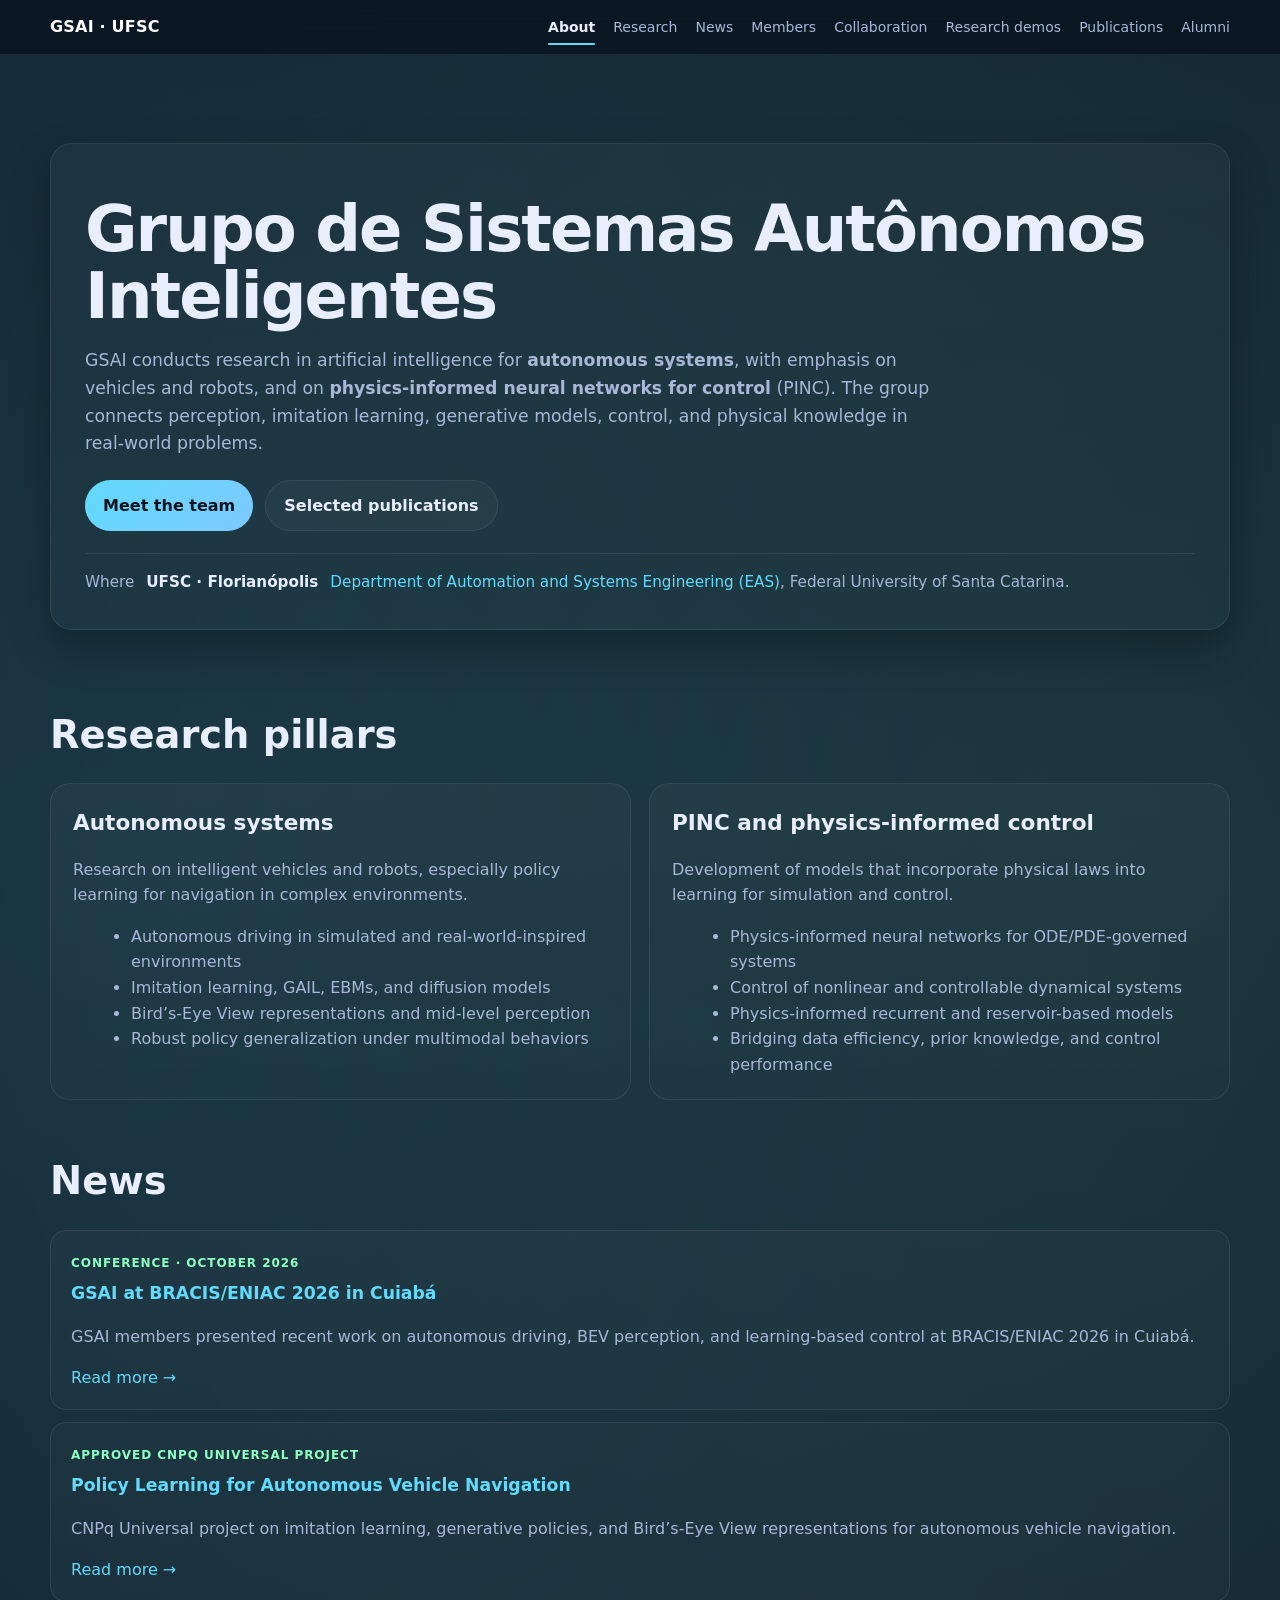
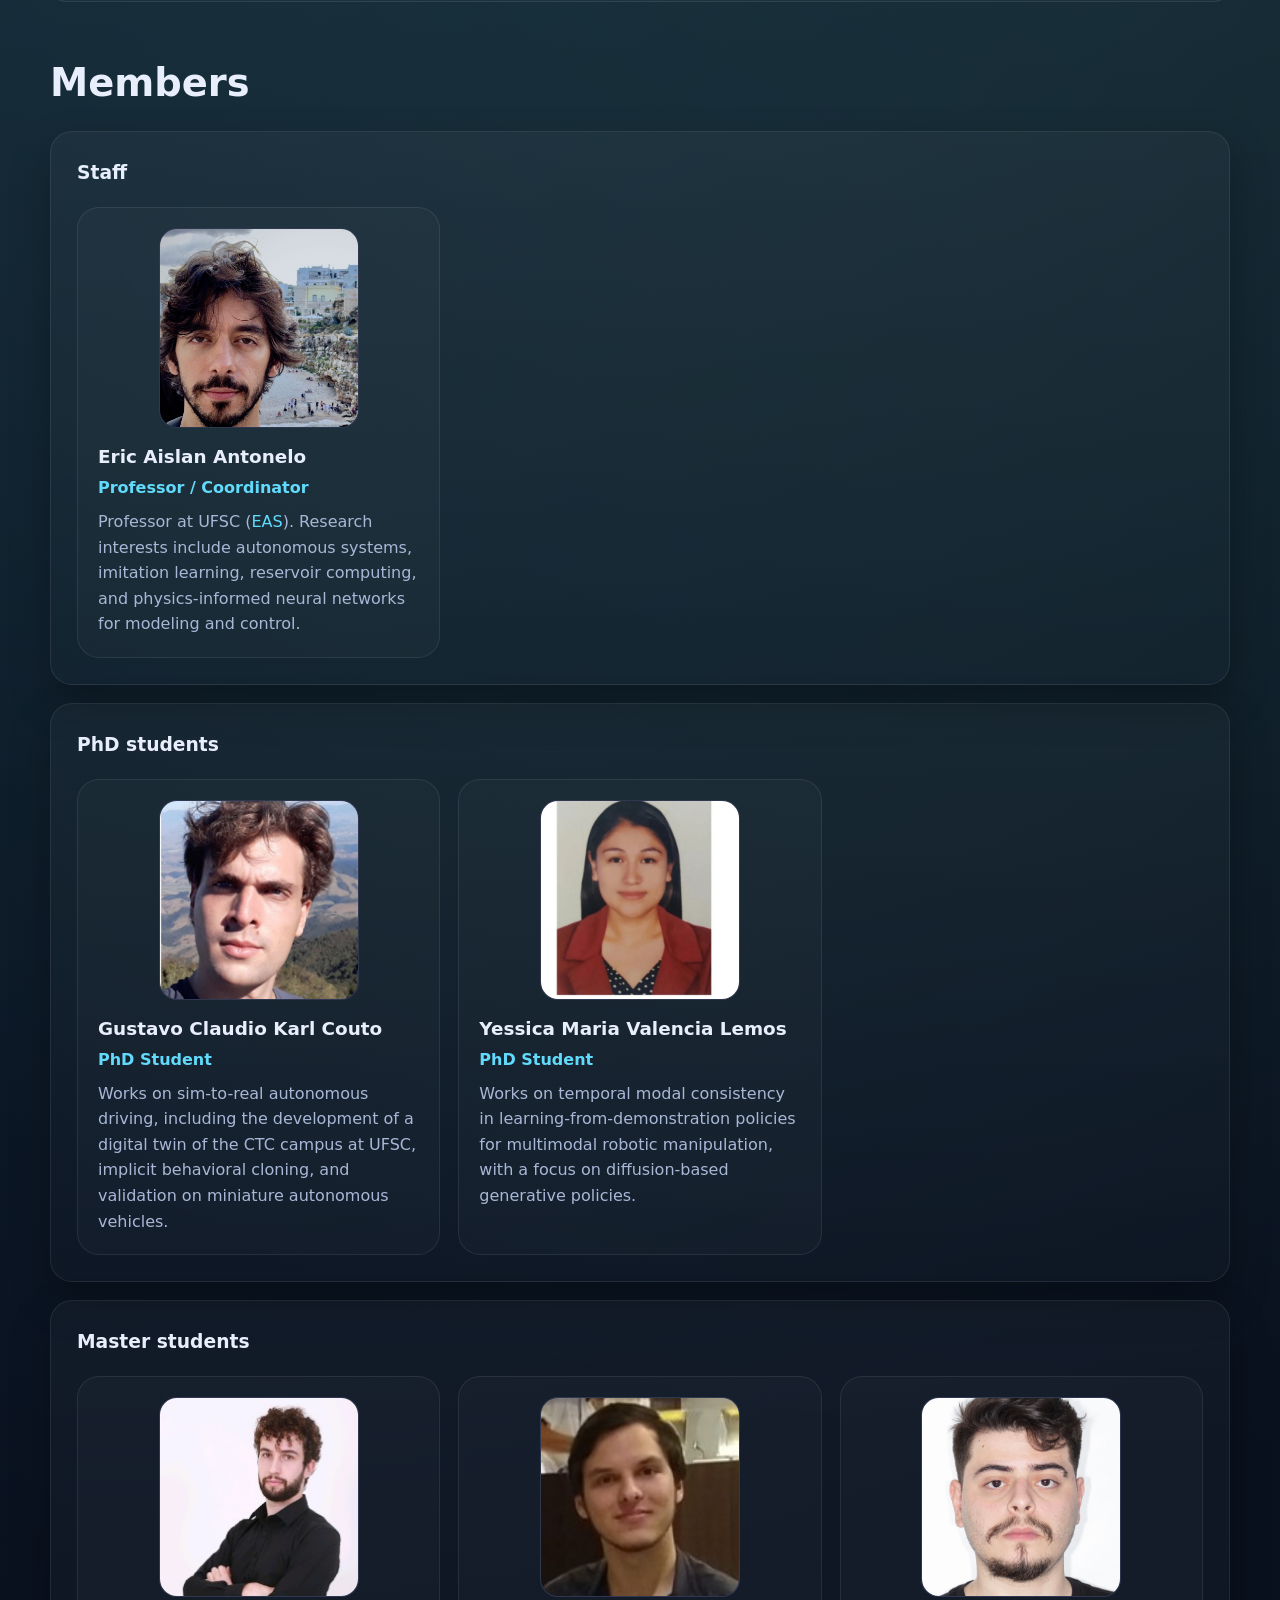
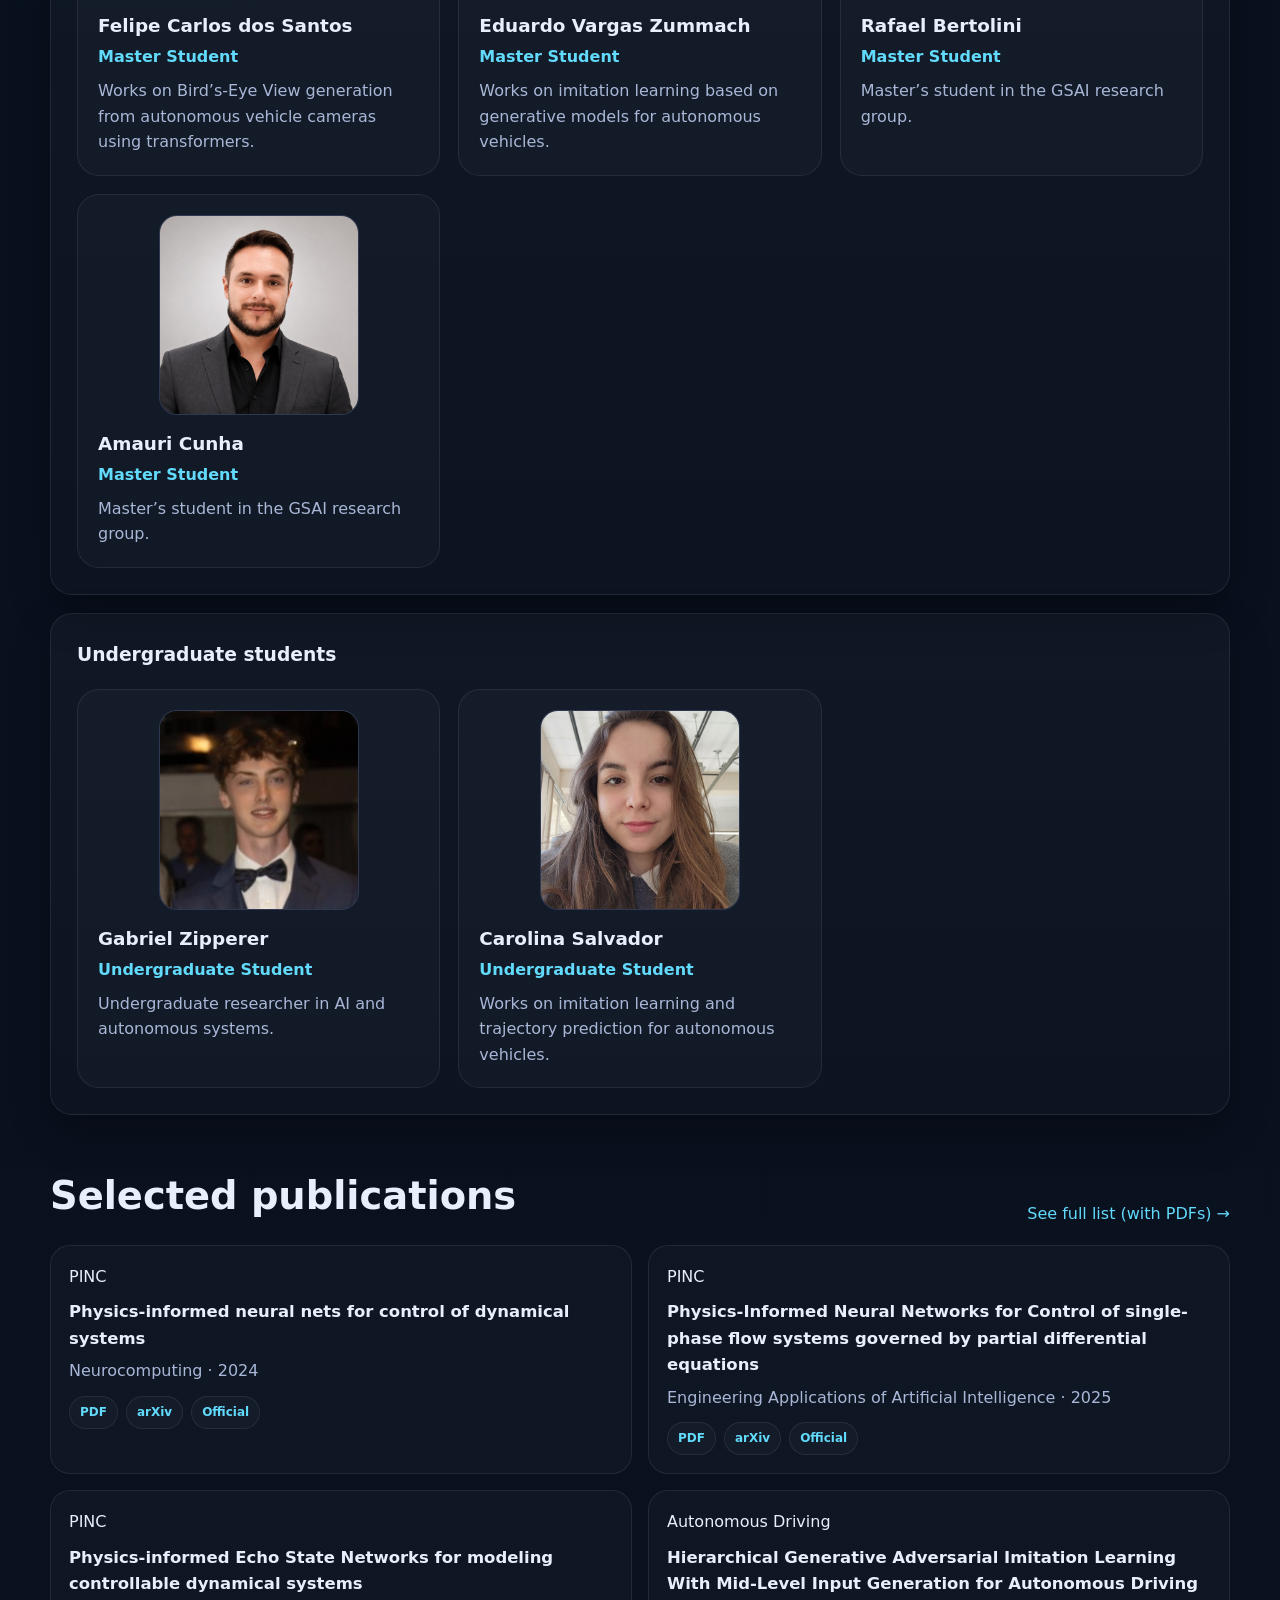
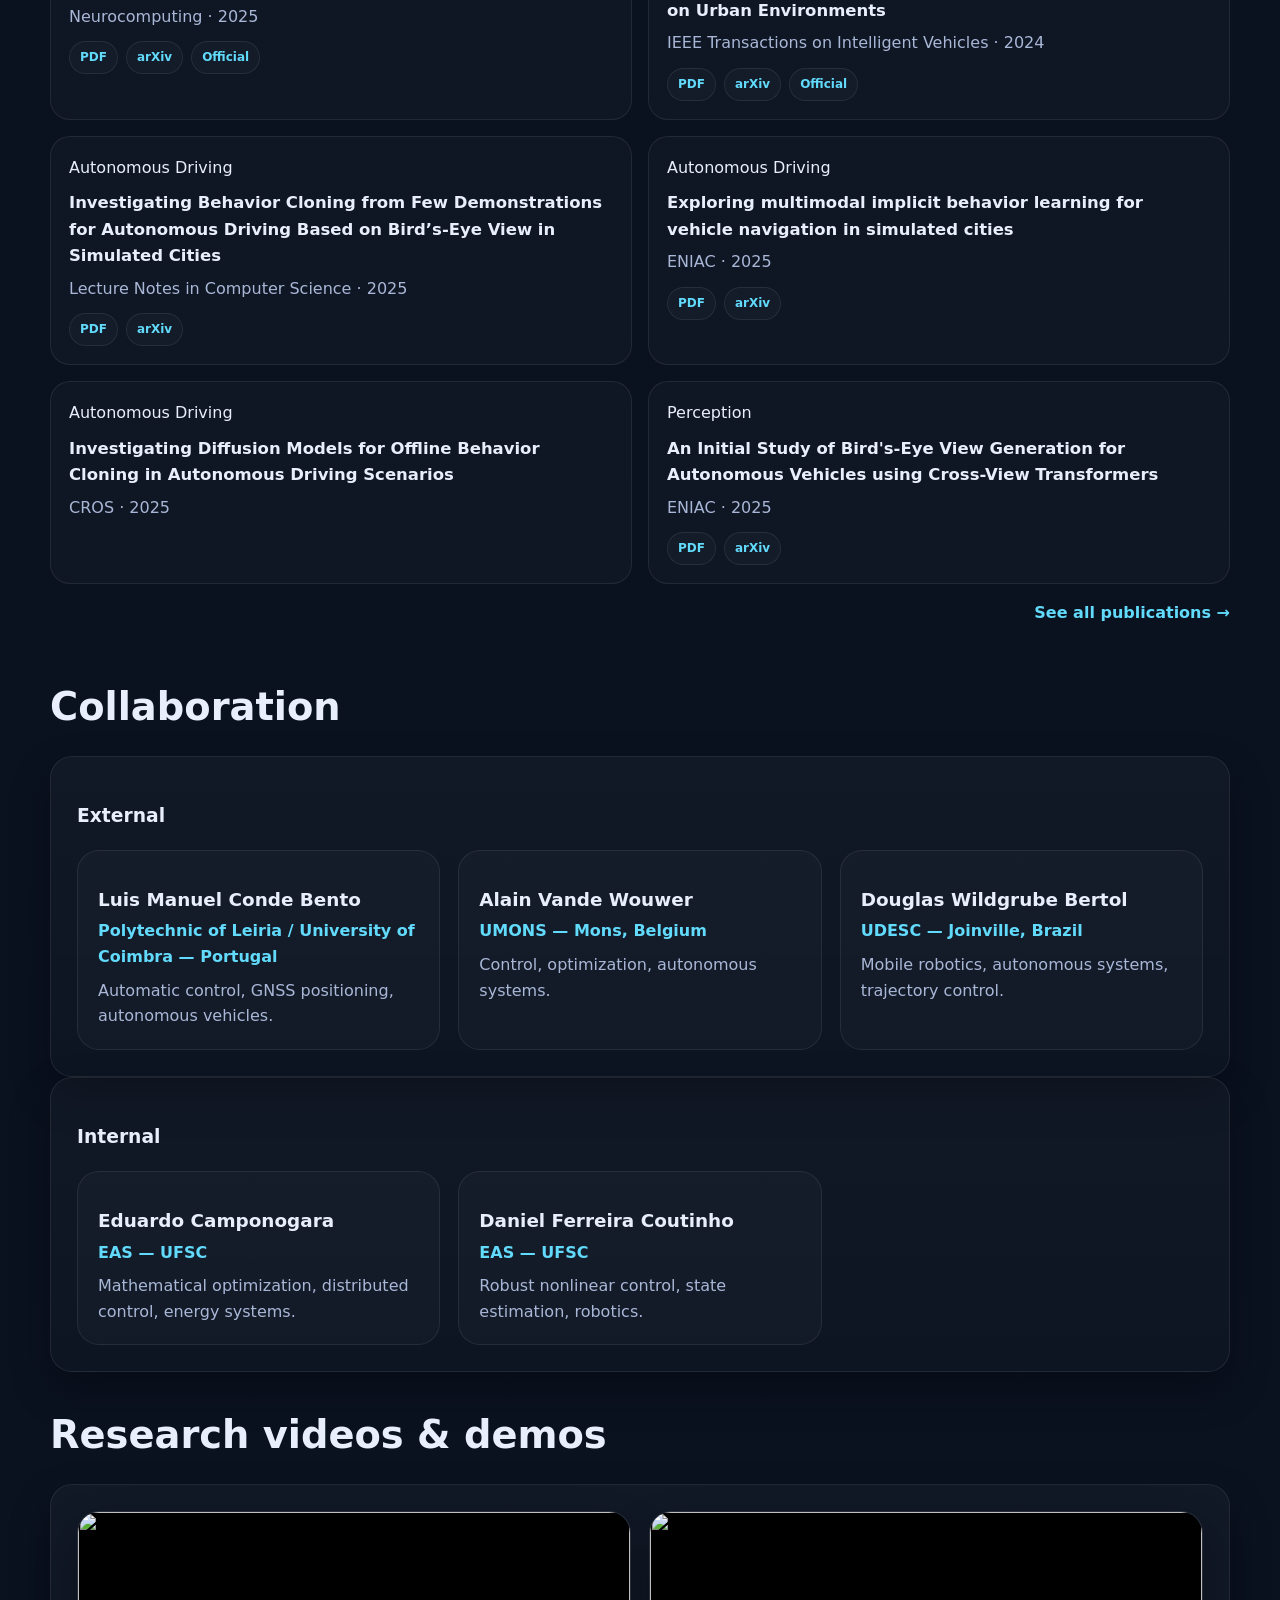
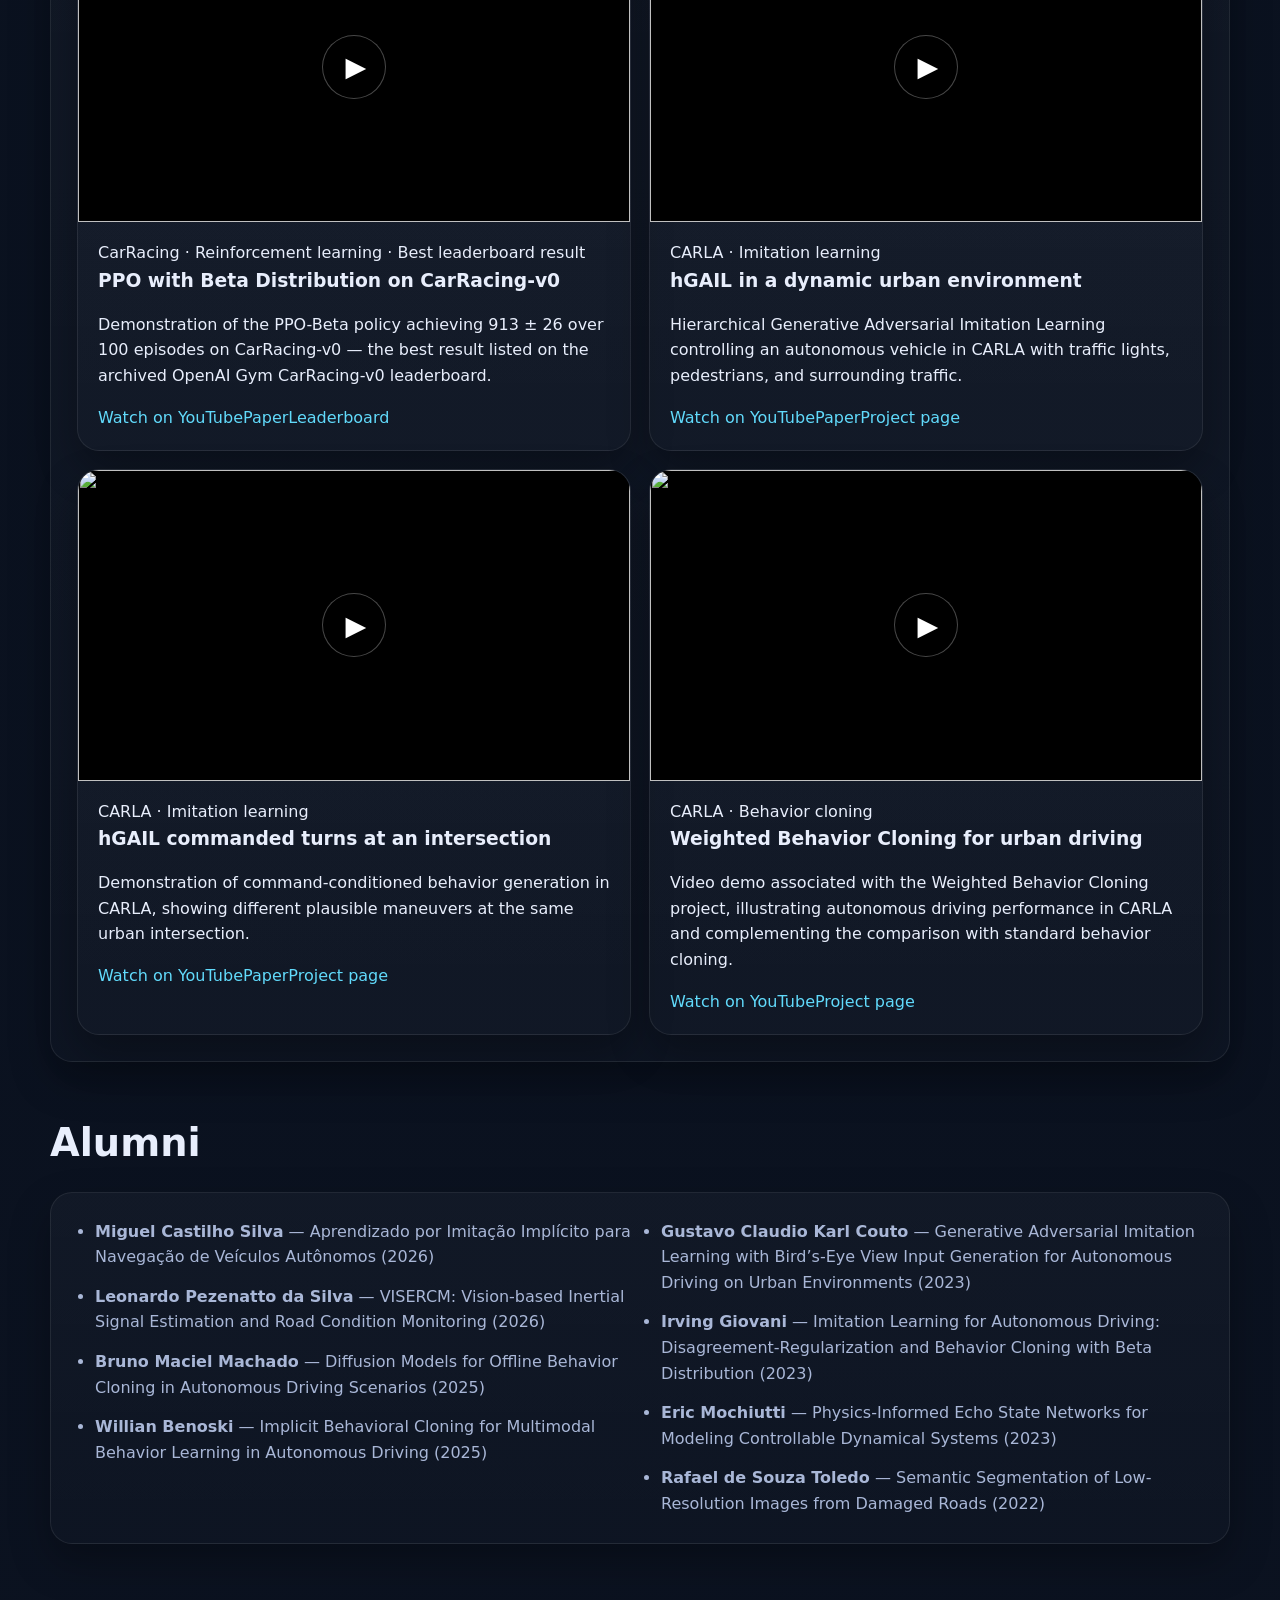
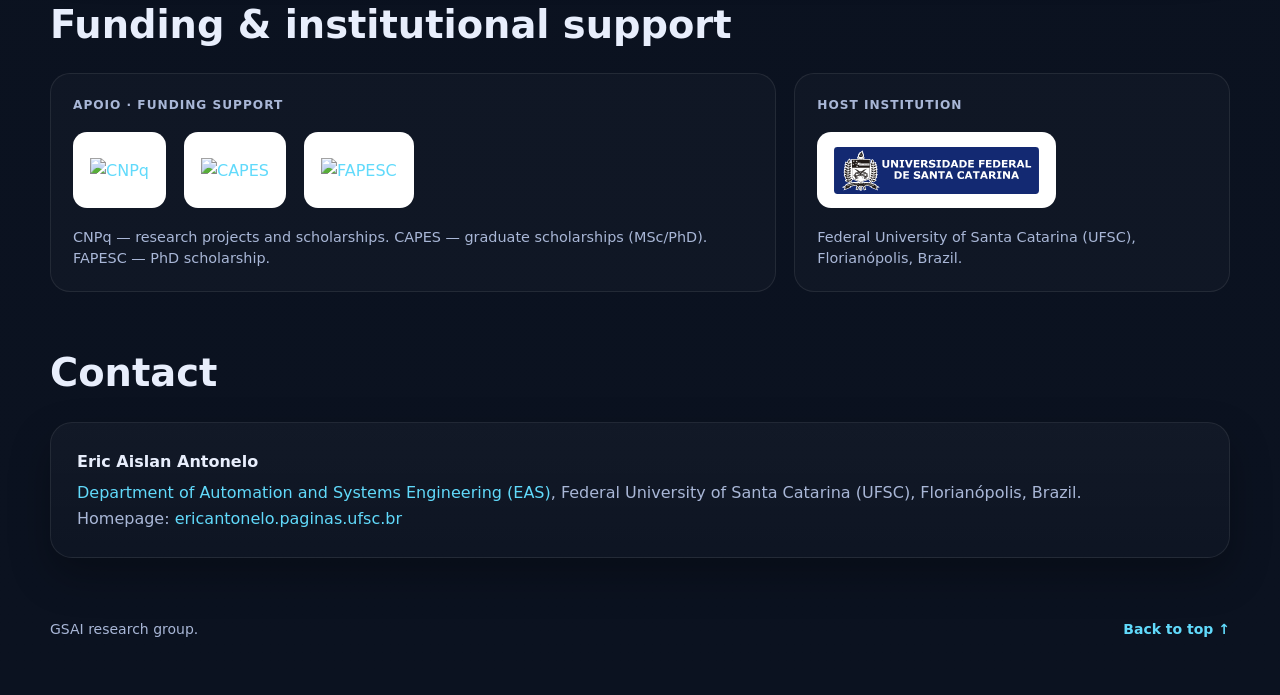
==== index.html @ 3a4d1303 "Move selected publications before collaboration" ====
<!DOCTYPE html>

<html lang="en">
<head>
<meta charset="utf-8"/>
<meta content="text/html; charset=utf-8" http-equiv="Content-Type"/>
<meta content="width=device-width, initial-scale=1.0" name="viewport"/>
<meta name="description" content="GSAI at UFSC researches autonomous systems, autonomous driving, imitation learning, generative models, and physics-informed neural networks for control."/>
<link rel="canonical" href="https://erantone.github.io/gsai/"/>
<meta property="og:type" content="website"/>
<meta property="og:site_name" content="GSAI · UFSC"/>
<meta property="og:title" content="GSAI · Intelligent Autonomous Systems Group · UFSC"/>
<meta property="og:description" content="GSAI at UFSC researches autonomous systems, autonomous driving, imitation learning, generative models, and physics-informed neural networks for control."/>
<meta property="og:url" content="https://erantone.github.io/gsai/"/>
<meta property="og:image" content="https://erantone.github.io/gsai/images/news/bracis-eniac-2026-group.jpg"/>
<meta property="og:image:alt" content="GSAI · Intelligent Autonomous Systems Group at UFSC"/>
<meta name="twitter:card" content="summary_large_image"/>
<meta name="twitter:title" content="GSAI · Intelligent Autonomous Systems Group · UFSC"/>
<meta name="twitter:description" content="GSAI at UFSC researches autonomous systems, autonomous driving, imitation learning, generative models, and physics-informed neural networks for control."/>
<meta name="twitter:image" content="https://erantone.github.io/gsai/images/news/bracis-eniac-2026-group.jpg"/>
<title>GSAI · Intelligent Autonomous Systems Group · UFSC</title>
<link rel="stylesheet" href="styles.css?v=20261023-2"/>
<style>
.hero {
      padding: 88px 0 56px;
    }
    .hero-grid {
      display: grid; grid-template-columns: 1fr; gap: 26px; align-items: stretch;
    }
    .hero-card, .side-card, .section-card {
      background: linear-gradient(180deg, rgba(255,255,255,.03), rgba(255,255,255,.015));
      border: 1px solid var(--line);
      border-radius: var(--radius);
      box-shadow: var(--shadow);
    }
    .hero-card { padding: 34px; }
    .eyebrow {
      display: inline-flex; align-items: center; gap: 8px;
      border: 1px solid rgba(97,218,251,.24);
      color: var(--accent);
      background: rgba(97,218,251,.08);
      border-radius: 999px; padding: 7px 12px; font-size: 13px; font-weight: 600;
    }
    h1 {
      font-size: clamp(2.2rem, 5vw, 4.2rem);
      line-height: 1.05;
      margin: 18px 0 16px;
      letter-spacing: -.03em;
    }
    .lead {
      font-size: 1.08rem;
      color: var(--muted);
      max-width: 78ch;
    }
    .hero-actions { display: flex; gap: 12px; flex-wrap: wrap; margin-top: 22px; }
    .side-card {
      padding: 26px;
      display: grid; gap: 16px;
    }
    .metric {
      padding: 16px 18px; border-radius: 18px;
      background: rgba(255,255,255,.025);
      border: 1px solid var(--line);
    }
    .metric strong { display:block; font-size: 1.55rem; }
    section { padding: 18px 0 32px; }
    .section-head {
      display: flex; justify-content: space-between; align-items: end; gap: 18px;
      margin-bottom: 18px;
    }
    .section-head h2 { font-size: clamp(1.55rem, 3vw, 2.4rem); margin: 0; }
    .section-head p { margin: 0; color: var(--muted); max-width: 64ch; }
    .section-card { padding: 26px; }
    .pillars {
      display: grid; grid-template-columns: repeat(2, minmax(0, 1fr)); gap: 18px;
    }
    .pillar {
      padding: 22px; border-radius: 20px;
      background: linear-gradient(180deg, rgba(255,255,255,.03), rgba(255,255,255,.01));
      border: 1px solid var(--line);
    }
    .pillar h3 { margin-top: 0; margin-bottom: 10px; font-size: 1.35rem; }
    .pillar ul { margin: 10px 0 0 18px; color: var(--muted); }
    .news-card {
      padding: 22px; border-radius: 20px; border: 1px solid rgba(140,255,193,.15);
      background: linear-gradient(180deg, rgba(140,255,193,.08), rgba(97,218,251,.04));
    }
    .news-card .label {
      display: inline-block; font-size: 12px; text-transform: uppercase; letter-spacing: .08em;
      color: var(--accent-2); font-weight: 800; margin-bottom: 10px;
    }
    .news-met
    .news-meta .box {
      padding: 14px; border-radius: 16px; background: rgba(255,255,255,.04); border: 1px solid var(--line);
      font-size: 14px;
    }
    .grid-3 {
      display: grid; grid-template-columns: repeat(3, minmax(0,1fr)); gap: 18px;
    }
    .member-card {
      background: rgba(255,255,255,.025);
      border: 1px solid var(--line);
      border-radius: 22px;
      padding: 20px;
    }
    .member-card h3 { margin: 14px 0 4px; font-size: 1.15rem; }
    .member-card .role { color: var(--accent); font-weight: 700; margin: 0 0 8px; }
    .member-card p { color: var(--muted); margin: 0; }
    .avatar {
      width: 200px; aspect-ratio: 1 / 1; object-fit: cover;
      border-radius: 18px; background: #1d2740; border: 1px solid var(--line);
      margin: 0 auto; display: block;
    }
    .avatar.placeholder {
      display: grid; place-items: center;
      font-size: 2rem; font-weight: 800; color: white;
      background: linear-gradient(135deg, #273555, #16213b);
    }
    .pub-grid {
      display: grid; grid-template-columns: repeat(2, minmax(0, 1fr)); gap: 16px;
    }
    .pub-item {
      padding: 18px; border-radius: 20px; border: 1px solid var(--line); background: rgba(255,255,255,.025);
    }
    .pub-item h4 { margin: 10px 0 6px; font-size: 1.03rem; }
    .pub-item p { margin: 0; color: var(--muted); }
    .pub-actions { display:flex; flex-wrap:wrap; gap:8px; margin-top:12px; }
    .pub-link {
      display:inline-flex; padding:6px 10px; border:1px solid var(--line);
      border-radius:999px; background:rgba(255,255,255,.025);
      font-size:12px; font-weight:700;
    }
    .pub-link:hover { text-decoration:none; background:rgba(97,218,251,.08); }
    .pub-more-link {
      margin-top:16px;
      text-align:right;
      font-weight:700;
    }
    .pub-more-link
    .pub-more-link
    .tag {
      display: inline-flex; padding: 6px 10px; border-radius: 999px;
      background: rgba(97,218,251,.10); color: var(--accent); font-weight: 700; font-size: 12px;
      border: 1px solid rgba(97,218,251,.18);
    }
    .media-card {
      display: grid; grid-template-columns: 1.1fr .9fr; gap: 20px; align-items: center;
      padding: 22px;
      border-radius: 22px;
      border: 1px solid var(--line);
      background: linear-gradient(180deg, rgba(255,255,255,.03), rgba(255,255,255,.01));
    }
    .media-preview {
      min-height: 240px;
      border-radius: 20px;
      background:
        linear-gradient(135deg, rgba(97,218,251,.18), rgba(140,255,193,.08)),
        radial-gradient(circle at 30% 25%, rgba(255,255,255,.12), transparent 26%),
        #0d1627;
      border: 1px solid var(--line);
      display: grid; place-items: center; text-align: center; padding: 18px;
    }
    .media-preview strong { font-size: 1.3rem; max-width: 18ch; }
    .alumni-list {
      columns: 2; gap: 24px; padding-left: 18px; margin: 0;
    }
    .alumni-list li { break-inside: avoid; margin-bottom: 14px; color: var(--muted); }
    @media (max-width: 980px) {
      .hero-grid, .pillars, .grid-3, .pub-grid, .media-card, .news-meta {
        grid-template-columns: 1fr;
      }
      .alumni-list { columns: 1; }
    }
    @media (max-width: 720px) {
      .nav .inner {
        flex-direction: column;
        align-items: flex-start;
        gap: 10px;
        padding: 12px 0 10px;
      }
      .menu {
        display: flex;
        width: 100%;
        flex-wrap: nowrap;
        gap: 16px;
        overflow-x: auto;
        white-space: nowrap;
        padding: 2px 0 5px;
        scrollbar-width: none;
        -webkit-overflow-scrolling: touch;
      }
      .menu::-webkit-scrollbar { display: none; }
      .hero-card, .side-card, .section-card { padding: 22px; }
      .hero { padding-top: 48px; }
    }
  

    .video-grid{display:grid;grid-template-columns:repeat(2,minmax(0,1fr));gap:18px}
    .video-card{padding:0;overflow:hidden}
    .video-embed{aspect-ratio:16/9;width:100%;border:0;display:block;background:#000}
    .video-content{padding:18px 20px 20px}
    .video-content h3{margin:0 0 8px}
    .video-met
    .video-links{display:flex;flex-wrap:wrap;gap:8px;margin-top:12px}
    .video-links
    .video-links
    .video-note{margin-top:14px;color:var(--muted);font-size:.93rem}
    @media (max-width: 900px){.video-grid{grid-template-columns:1fr}}

.video-thumb{
  position:relative;display:block;aspect-ratio:16/9;overflow:hidden;background:#000;
}
.video-thumb-button{
  width:100%;
  padding:0;
  border:0;
  cursor:pointer;
  color:inherit;
  font:inherit;
  text-align:inherit;
}
.video-thumb img{width:100%;height:100%;object-fit:cover;display:block;transition:transform .2s ease,opacity .2s ease}
.video-thumb:hover img{transform:scale(1.02);opacity:.88}
.video-play{
  position:absolute;left:50%;top:50%;transform:translate(-50%,-50%);
  width:64px;height:64px;border-radius:50%;display:grid;place-items:center;
  background:rgba(0,0,0,.72);border:1px solid rgba(255,255,255,.28);
  font-size:27px;color:#fff;line-height:1;padding-left:4px;
}
.video-thumb:hover .video-play{background:rgba(0,0,0,.88)}
.video-thumb:focus-visible{
  outline:3px solid var(--accent);
  outline-offset:3px;
}

    .collaborator-row:first-child { border-top: 0; }
    @media (max-width: 760px) {
      .collaborator-row {
        grid-template-columns: 1fr;
        gap: 4px;
      }
    }

    .collaborator-section-box

    .collaborator-section-box

    #collaboration {
      padding-top: 30px;
      padding-bottom: 10px;
    }
    @media (max-width: 760px) {
      .collaboration-row {
        grid-template-columns: 1fr;
        gap: 4px;
      }
    }

    /* Collaboration intentionally reuses the exact Members section structure/classes. */
    #collaboration .section-head,
    #collaboration .section-card,
    #collaboration .grid-3,
    #collaboration .member-card,
    #collaboration .member-card h3,
    #collaboration .member-card p,
    #collaboration .role {
      /* no custom overrides: inherit the same rules used by Members */
    }
    
    /* News feed */
    .news-stack { display:grid; gap:18px; }
    .news-title { margin:0 0 12px; font-size:1.35rem; }
    .news-copy p { margin:0 0 10px; }
    .news-hero {
      width:100%; max-height:520px; object-fit:cover; object-position:center 38%;
      display:block; border-radius:18px; border:1px solid var(--line); margin:14px 0 16px;
    }
    .featured-news { border-color:rgba(97,218,251,.2); }
    .news-gallery {
      display:grid; grid-template-columns:repeat(2,minmax(0,1fr)); gap:12px; margin-top:14px;
    }
    .news-gallery figure { margin:0; }
    .news-gallery img {
      width:100%; height:220px; object-fit:cover; border-radius:14px;
      border:1px solid var(--line); display:block;
    }
    .news-gallery figcaption { color:var(--muted); font-size:12px; margin-top:5px; }
    .news-related {
      margin-top:16px; padding-top:14px; border-top:1px solid var(--line);
    }
    .news-related ul { margin:8px 0 0 18px; padding:0; }
    .news-related li { margin:6px 0; }
    @media (max-width:720px) {
      .news-gallery { grid-template-columns:1fr; }
      .news-gallery img { height:auto; max-height:340px; }
    }

    /* Compact news list */
    .news-list { display:grid; gap:12px; }
    .news-summary-card {
      padding:18px 20px; border:1px solid var(--line); border-radius:16px;
      background:rgba(255,255,255,.025);
    }
    .news-summary-card .label {
      display:inline-block;
      font-size:12px;
      text-transform:uppercase;
      letter-spacing:.08em;
      color:var(--accent-2);
      font-weight:800;
      margin-bottom:2px;
    }
    .news-summary-card h3 { margin:5px 0 7px; font-size:1.08rem; }
    .news-summary-card h3
    .news-summary-card h3
    .news-summary-card p { margin:0 0 8px; }
    .news-read-more, .news-all-link
    .news-read-more:hover, .news-all-link
    .news-all-link { margin-top:14px; }

    .hero-location {
      margin-top: 22px;
      padding-top: 16px;
      border-top: 1px solid var(--line);
      display: flex;
      flex-wrap: wrap;
      align-items: baseline;
      gap: 8px 12px;
      font-size: .95rem;
    }
    .hero-location strong { color: var(--text); }

    /* Funding and institutional support */
    .support-card {
      display:grid;
      grid-template-columns:1.25fr .75fr;
      gap:18px;
    }
    .support-group {
      padding:22px;
      border-radius:20px;
      background:rgba(255,255,255,.025);
      color:var(--text);
      border:1px solid var(--line);
    }
    .support-kicker {
      display:block;
      margin-bottom:12px;
      color:var(--muted);
      font-size:.76rem;
      font-weight:800;
      letter-spacing:.08em;
      text-transform:uppercase;
    }
    .support-logos {
      display:flex;
      align-items:center;
      gap:18px;
      flex-wrap:wrap;
      min-height:86px;
    }
    .support-logo-link {
      display:inline-flex;
      align-items:center;
      justify-content:center;
      min-height:76px;
      padding:12px 16px;
      border-radius:14px;
      background:#fff;
      border:1px solid rgba(255,255,255,.14);
      text-decoration:none;
    }
    .support-logo {
      display:block;
      width:auto;
      height:auto;
      max-height:52px;
      max-width:170px;
    }
    .support-logo.capes { max-width:185px; }
    .support-logo.fapesc { max-width:205px; max-height:58px; }
    .support-logo.ufsc { max-width:205px; max-height:58px; }
    .support-note {
      margin:14px 0 0;
      color:var(--muted);
      font-size:.9rem;
      line-height:1.45;
    }
    @media (max-width:720px) {
      .support-card { grid-template-columns:1fr; }
      .support-logos { gap:14px; }
      .support-logo-link { min-height:70px; padding:10px 14px; }
      .support-logo { max-width:145px; max-height:48px; }
      .support-logo.capes { max-width:160px; }
      .support-logo.fapesc { max-width:175px; max-height:52px; }
      .support-logo.ufsc { max-width:180px; max-height:54px; }
    }
</style>
</head>
<body id="top"><div id="site-nav"></div><script src="shared-nav.js?v=20261023-3"></script>
<header class="hero">
<div class="wrap hero-grid">
<div class="hero-card">
<h1>Grupo de Sistemas Autônomos Inteligentes</h1>
<p class="lead">GSAI conducts research in artificial intelligence for <strong>autonomous systems</strong>, with emphasis on vehicles and robots, and on <strong>physics-informed neural networks for control</strong> (PINC). The group connects perception, imitation learning, generative models, control, and physical knowledge in real-world problems.</p>
<div class="hero-actions">
<a class="btn primary" href="#members">Meet the team</a>
<a class="btn secondary" href="#publications">Selected publications</a>
</div>
<div class="hero-location">
  <span class="muted">Where</span>
  <strong>UFSC · Florianópolis</strong>
  <span class="muted"><a href="https://eas.ufsc.br/" rel="noopener noreferrer" target="_blank">Department of Automation and Systems Engineering (EAS)</a>, Federal University of Santa Catarina.</span>
</div>
</div>
</div>
</header>
<main class="wrap">
<section id="research">
<div class="section-head">
<h2>Research pillars</h2>
</div>
<div class="pillars">
<div class="pillar">
<h3>Autonomous systems</h3>
<p class="muted">
            Research on intelligent vehicles and robots, especially policy learning for navigation in complex environments.
          </p>
<ul>
<li>Autonomous driving in simulated and real-world-inspired environments</li>
<li>Imitation learning, GAIL, EBMs, and diffusion models</li>
<li>Bird’s-Eye View representations and mid-level perception</li>
<li>Robust policy generalization under multimodal behaviors</li>
</ul>
</div>
<div class="pillar">
<h3>PINC and physics-informed control</h3>
<p class="muted">
            Development of models that incorporate physical laws into learning for simulation and control.
          </p>
<ul>
<li>Physics-informed neural networks for ODE/PDE-governed systems</li>
<li>Control of nonlinear and controllable dynamical systems</li>
<li>Physics-informed recurrent and reservoir-based models</li>
<li>Bridging data efficiency, prior knowledge, and control performance</li>
</ul>
</div>
</div>
</section>
<section id="news">
<div class="section-head">
<h2>News</h2>
</div>
<div id="news-content"></div>
</section>
<section id="members">
<div class="section-head">
<h2>Members</h2>
</div>
<div id="members-content"></div></section><section id="publications">
<div class="section-head">
<h2>Selected publications</h2>
<a href="publications.html">See full list (with PDFs) →</a>
</div>
<div id="selected-publications-content"></div>
<div class="pub-more-link"><a href="publications.html">See all publications →</a></div>
</section>
<section class="section" id="collaboration"><div class="container"><div class="section-head"><h2>Collaboration</h2></div><div id="collaboration-content"></div></div></section>
<section id="videos" style="padding-top:0">
<div class="section-head">
<h2>Research videos &amp; demos</h2>
</div>
<div id="videos-content"></div></section>
<section id="alumni">
<div class="section-head">
<h2>Alumni</h2>
</div>
<div class="section-card">
<ul class="alumni-list">
<li><strong>Miguel Castilho Silva</strong> — Aprendizado por Imitação Implícito para Navegação de Veículos Autônomos (2026)</li><li><strong>Leonardo Pezenatto da Silva</strong> — VISERCM: Vision-based Inertial Signal Estimation and Road Condition Monitoring (2026)</li><li><strong>Bruno Maciel Machado</strong> — Diffusion Models for Offline Behavior Cloning in Autonomous Driving Scenarios <span class="muted">(2025)</span></li>
<li><strong>Willian Benoski</strong> — Implicit Behavioral Cloning for Multimodal Behavior Learning in Autonomous Driving <span class="muted">(2025)</span></li>
<li><strong>Gustavo Claudio Karl Couto</strong> — Generative Adversarial Imitation Learning with Bird’s-Eye View Input Generation for Autonomous Driving on Urban Environments <span class="muted">(2023)</span></li>
<li><strong>Irving Giovani</strong> — Imitation Learning for Autonomous Driving: Disagreement-Regularization and Behavior Cloning with Beta Distribution <span class="muted">(2023)</span></li>
<li><strong>Eric Mochiutti</strong> — Physics-Informed Echo State Networks for Modeling Controllable Dynamical Systems <span class="muted">(2023)</span></li>
<li><strong>Rafael de Souza Toledo</strong> — Semantic Segmentation of Low-Resolution Images from Damaged Roads <span class="muted">(2022)</span></li>
</ul>
</div>
</section>

<section id="support">
<div class="section-head">
<h2>Funding &amp; institutional support</h2>
</div>
<div class="support-card">
  <div class="support-group">
    <span class="support-kicker">Apoio · Funding support</span>
    <div class="support-logos">
      <a class="support-logo-link" href="https://www.gov.br/cnpq/pt-br" target="_blank" rel="noopener noreferrer" aria-label="CNPq">
        <img class="support-logo" src="https://www.gov.br/cnpq/pt-br/canais_atendimento/identidade-visual/CNPq_v2017_rgb.png" alt="CNPq"/>
      </a>
      <a class="support-logo-link" href="https://www.gov.br/capes/pt-br" target="_blank" rel="noopener noreferrer" aria-label="CAPES">
        <img class="support-logo capes" src="https://www.gov.br/capes/pt-br/centrais-de-conteudo/logo-aplicacao-horizontal-fundo-claro-png/@@images/image-3180-5cb3582909c66128ae50ae27d6f6d790.png" alt="CAPES"/>
      </a>
      <a class="support-logo-link" href="https://fapesc.sc.gov.br/" target="_blank" rel="noopener noreferrer" aria-label="FAPESC">
        <img class="support-logo fapesc" src="https://fapesc.sc.gov.br/wp-content/uploads/2024/05/PREVIEW-SITE-VERSAO-1-HORIZONTAL-COR-preto.jpg" alt="FAPESC"/>
      </a>
    </div>
    <p class="support-note">CNPq — research projects and scholarships. CAPES — graduate scholarships (MSc/PhD). FAPESC — PhD scholarship.</p>
  </div>
  <div class="support-group">
    <span class="support-kicker">Host institution</span>
    <div class="support-logos">
      <a class="support-logo-link" href="https://ufsc.br/" target="_blank" rel="noopener noreferrer" aria-label="Federal University of Santa Catarina">
        <img class="support-logo ufsc" src="https://identidade.ufsc.br/files/2010/09/brasao_UFSC_vertical_sigla_fundo-claro.svg" onerror="this.onerror=null;this.src='images/logos/ufsc.svg'" alt="Universidade Federal de Santa Catarina (UFSC)"/>
      </a>
    </div>
    <p class="support-note">Federal University of Santa Catarina (UFSC), Florianópolis, Brazil.</p>
  </div>
</div>
</section>

<section id="contact">
<div class="section-head">
<h2>Contact</h2>
</div>
<div class="section-card">
<p style="margin:0 0 6px"><strong>Eric Aislan Antonelo</strong></p>
<p class="muted" style="margin:0"><a href="https://eas.ufsc.br/" rel="noopener noreferrer" target="_blank">Department of Automation and Systems Engineering (EAS)</a>, Federal University of Santa Catarina (UFSC), Florianópolis, Brazil.<br/>Homepage: <a href="https://ericantonelo.paginas.ufsc.br/" rel="noopener noreferrer" target="_blank">ericantonelo.paginas.ufsc.br</a></p>
</div>
</section>
<div class="footer footer-row">
      <span>GSAI research group.</span>
      <a class="back-to-top" href="#top">Back to top ↑</a>
    </div>
</main>
<script src="site.js?v=20261023-6"></script></body>
</html>
---- styles.css ----
:root {
  --bg: #0b1220;
  --panel: #111a2e;
  --panel-2: #16213b;
  --text: #e8eefc;
  --muted: #a9b7d7;
  --line: rgba(255,255,255,.08);
  --accent: #61dafb;
  --accent-2: #8cffc1;
  --max: 1180px;
  --shadow: 0 18px 40px rgba(0,0,0,.28);
  --radius: 22px;
}
* { box-sizing: border-box; }
html { scroll-behavior: smooth; }
body {
  margin: 0;
  font-family: Inter, ui-sans-serif, system-ui, -apple-system, BlinkMacSystemFont, "Segoe UI", sans-serif;
  background:
    radial-gradient(circle at 10% 10%, rgba(97,218,251,.14), transparent 30%),
    radial-gradient(circle at 90% 10%, rgba(140,255,193,.10), transparent 28%),
    linear-gradient(180deg, #08101d 0%, #0b1220 100%);
  color: var(--text);
  line-height: 1.6;
}
a { color: var(--accent); text-decoration: none; }
a:hover { text-decoration: underline; }
.wrap { width: min(var(--max), calc(100% - 32px)); margin: 0 auto; }
.nav {
  position: sticky; top: 0; z-index: 100;
  backdrop-filter: blur(12px);
  background: rgba(8,16,29,.72);
  border-bottom: 1px solid var(--line);
}
.nav .inner {
  display: flex; align-items: center; justify-content: space-between;
  gap: 24px; padding: 14px 0;
}
.brand { font-weight: 800; letter-spacing: .2px; color: white; }
.menu { display: flex; gap: 18px; flex-wrap: wrap; font-size: 14px; }
.btn {
  display: inline-flex; align-items: center; justify-content: center;
  padding: 12px 18px; border-radius: 999px; font-weight: 700;
  border: 1px solid var(--line);
  transition: transform .2s ease, opacity .2s ease;
}
.btn:hover { transform: translateY(-1px); text-decoration: none; }
.btn.primary {
  background: linear-gradient(135deg, var(--accent), #7dc9ff);
  color: #07131f; border: none;
}
.btn.secondary { background: rgba(255,255,255,.03); color: var(--text); }
.muted { color: var(--muted); }
.footer { padding: 28px 0 54px; color: var(--muted); font-size: 14px; }
.footer-row {
  display:flex; justify-content:space-between; align-items:center;
  gap:16px; flex-wrap:wrap;
}
.back-to-top { font-weight:700; white-space:nowrap; }

.menu a {
  position: relative;
  color: var(--muted);
}
.menu a:hover {
  color: var(--text);
  text-decoration: none;
}
.menu a.active,
.menu a[aria-current="page"] {
  color: var(--text);
  font-weight: 700;
}
.menu a.active::after,
.menu a[aria-current="page"]::after {
  content: "";
  position: absolute;
  left: 0;
  right: 0;
  bottom: -7px;
  height: 2px;
  border-radius: 999px;
  background: var(--accent);
}
.menu-shell { min-width: 0; }

@media (max-width:720px) {
  .nav .inner {
    flex-direction: column;
    align-items: flex-start;
    gap: 10px;
    padding: 12px 0 10px;
  }
  .menu-shell {
    position: relative;
    width: 100%;
    overflow: hidden;
  }
  .menu {
    display: flex;
    width: 100%;
    flex-wrap: nowrap;
    gap: 16px;
    overflow-x: auto;
    white-space: nowrap;
    padding: 2px 28px 7px 0;
    scrollbar-width: none;
    -webkit-overflow-scrolling: touch;
    mask-image: linear-gradient(to right, #000 0, #000 calc(100% - 28px), transparent 100%);
    -webkit-mask-image: linear-gradient(to right, #000 0, #000 calc(100% - 28px), transparent 100%);
  }
  .menu::-webkit-scrollbar { display: none; }
}
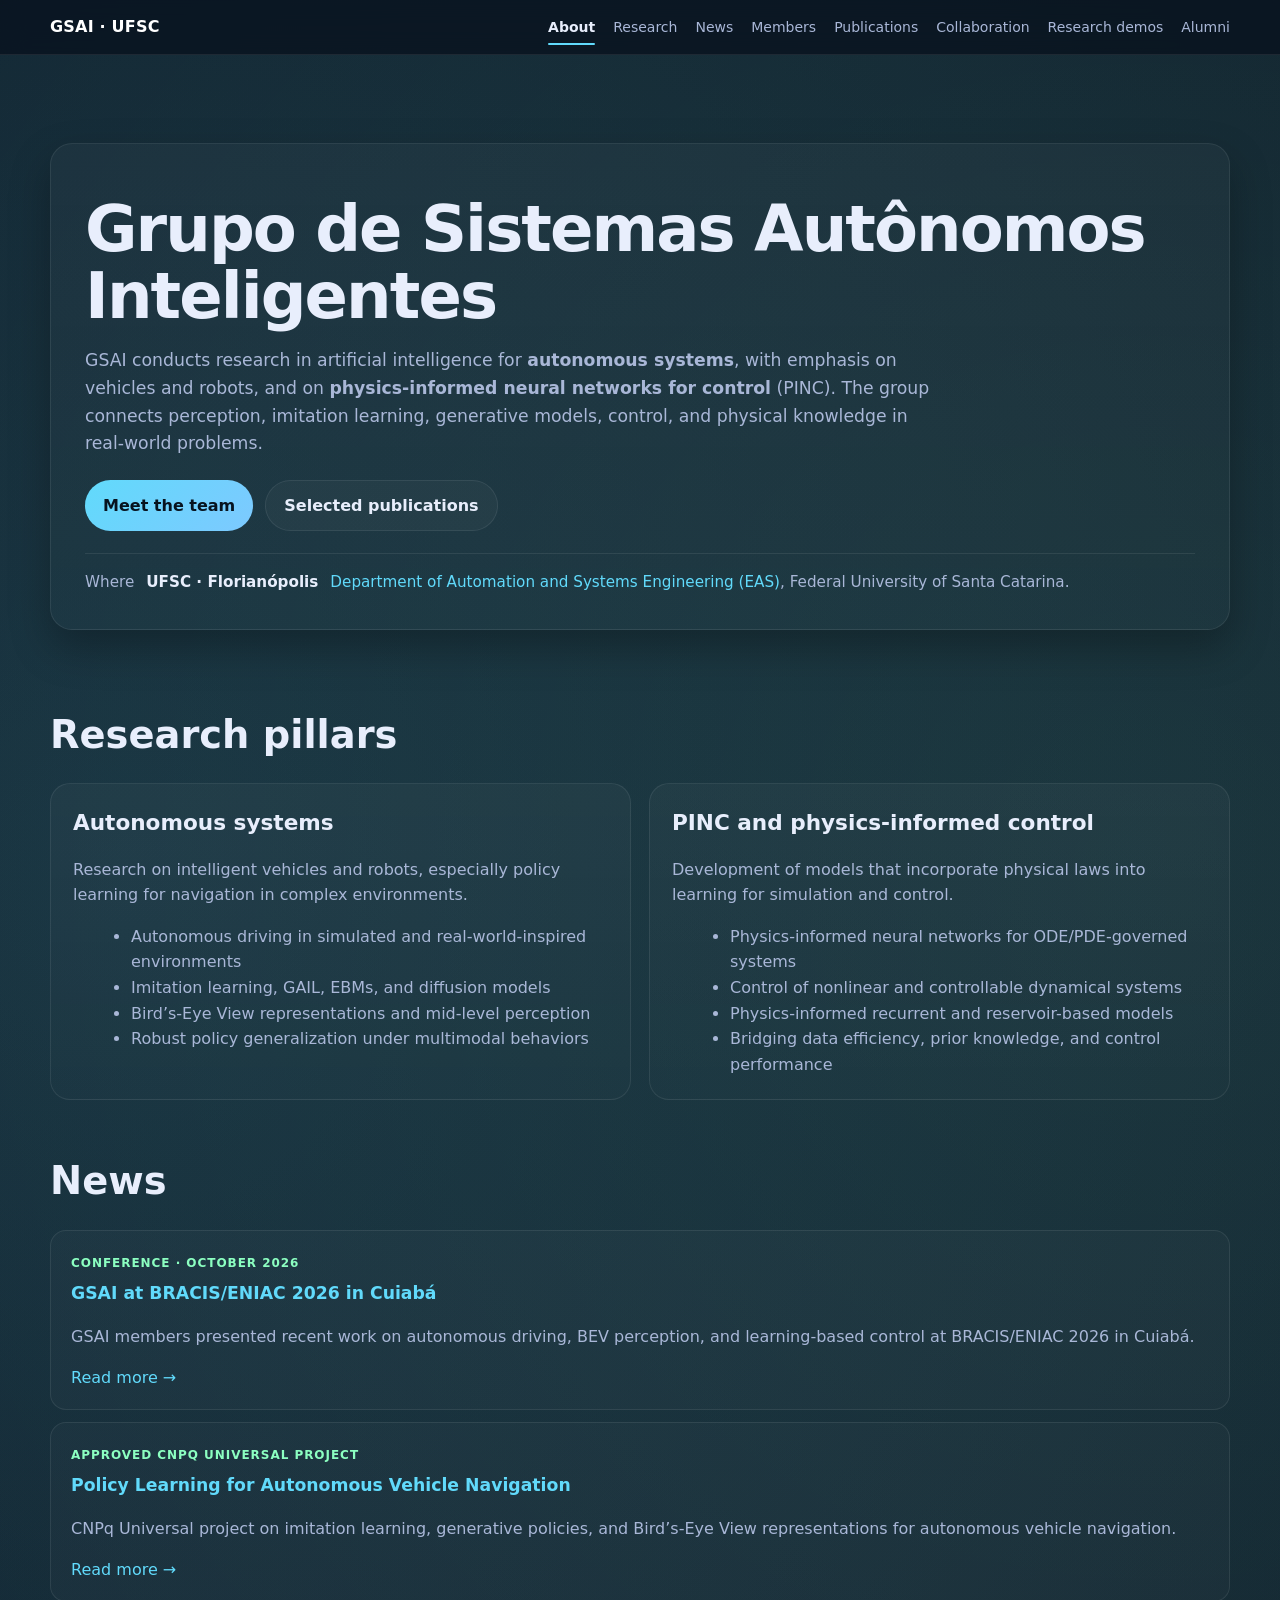
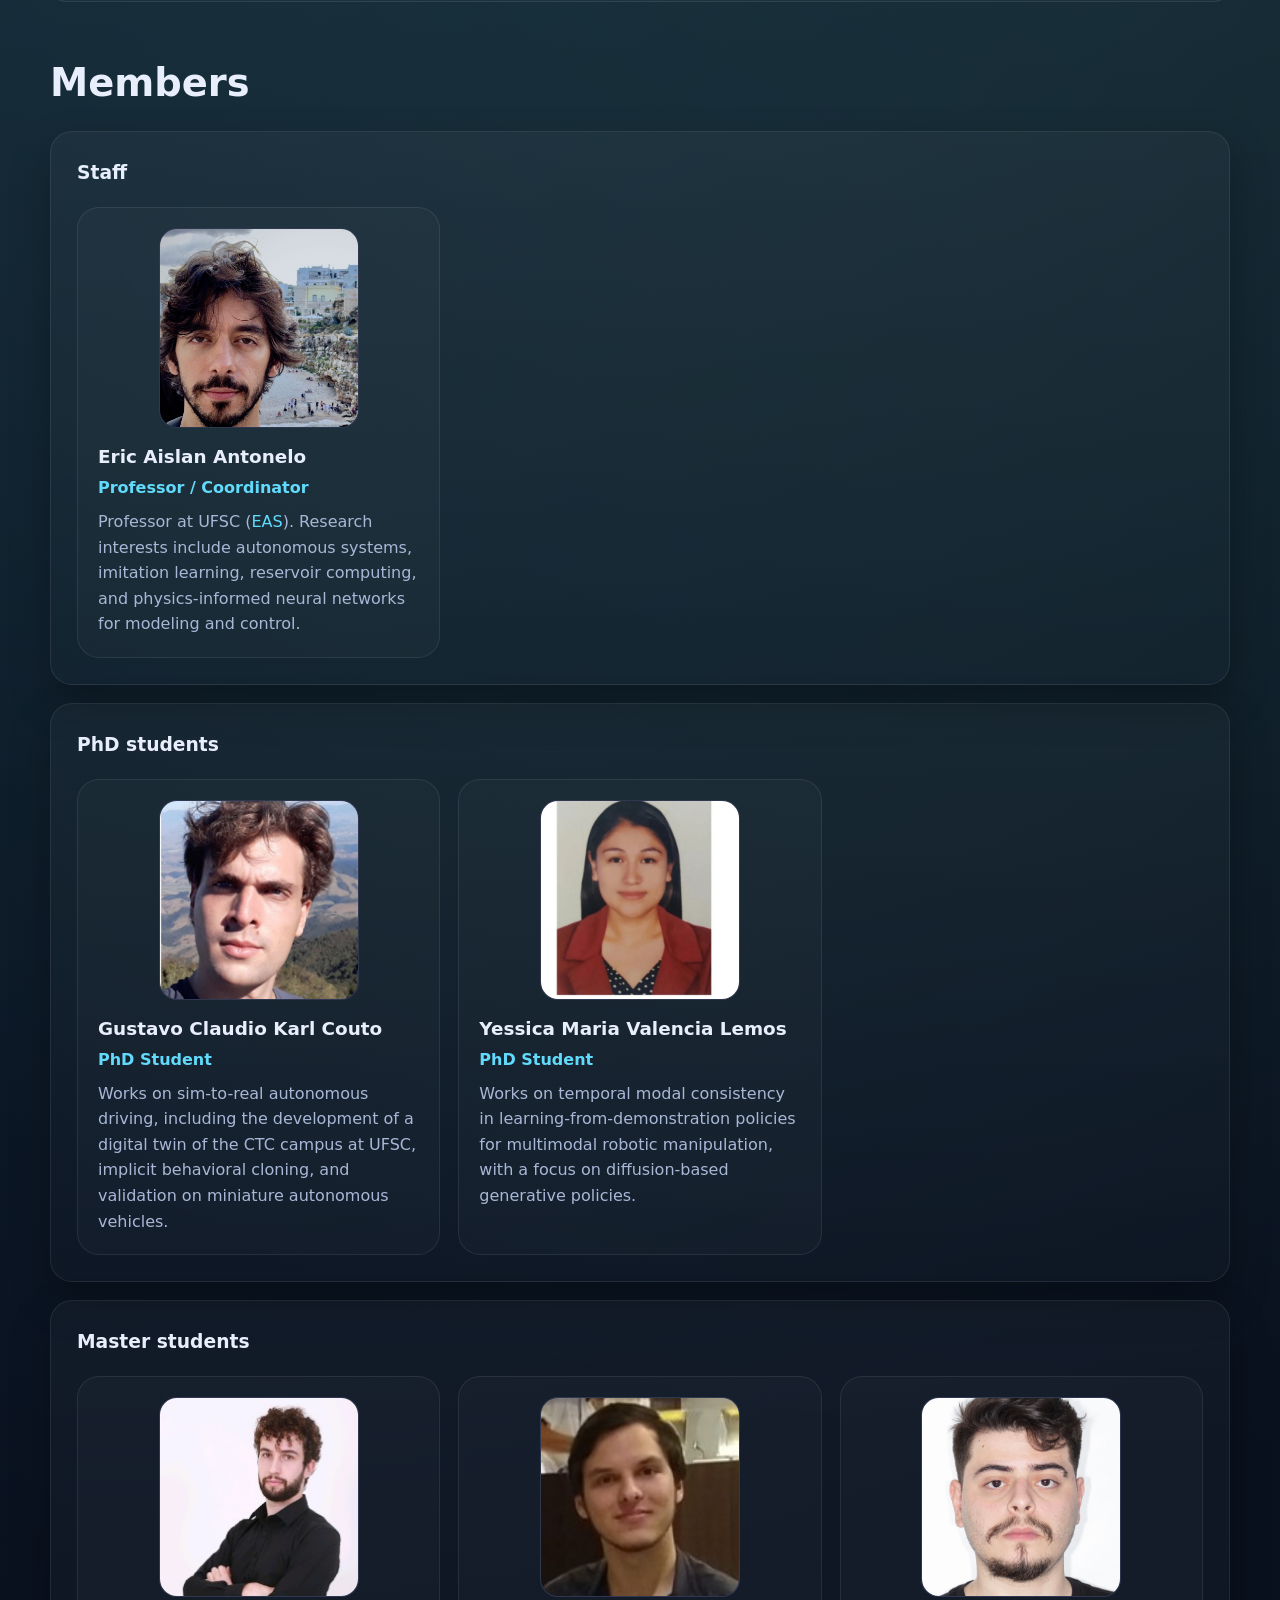
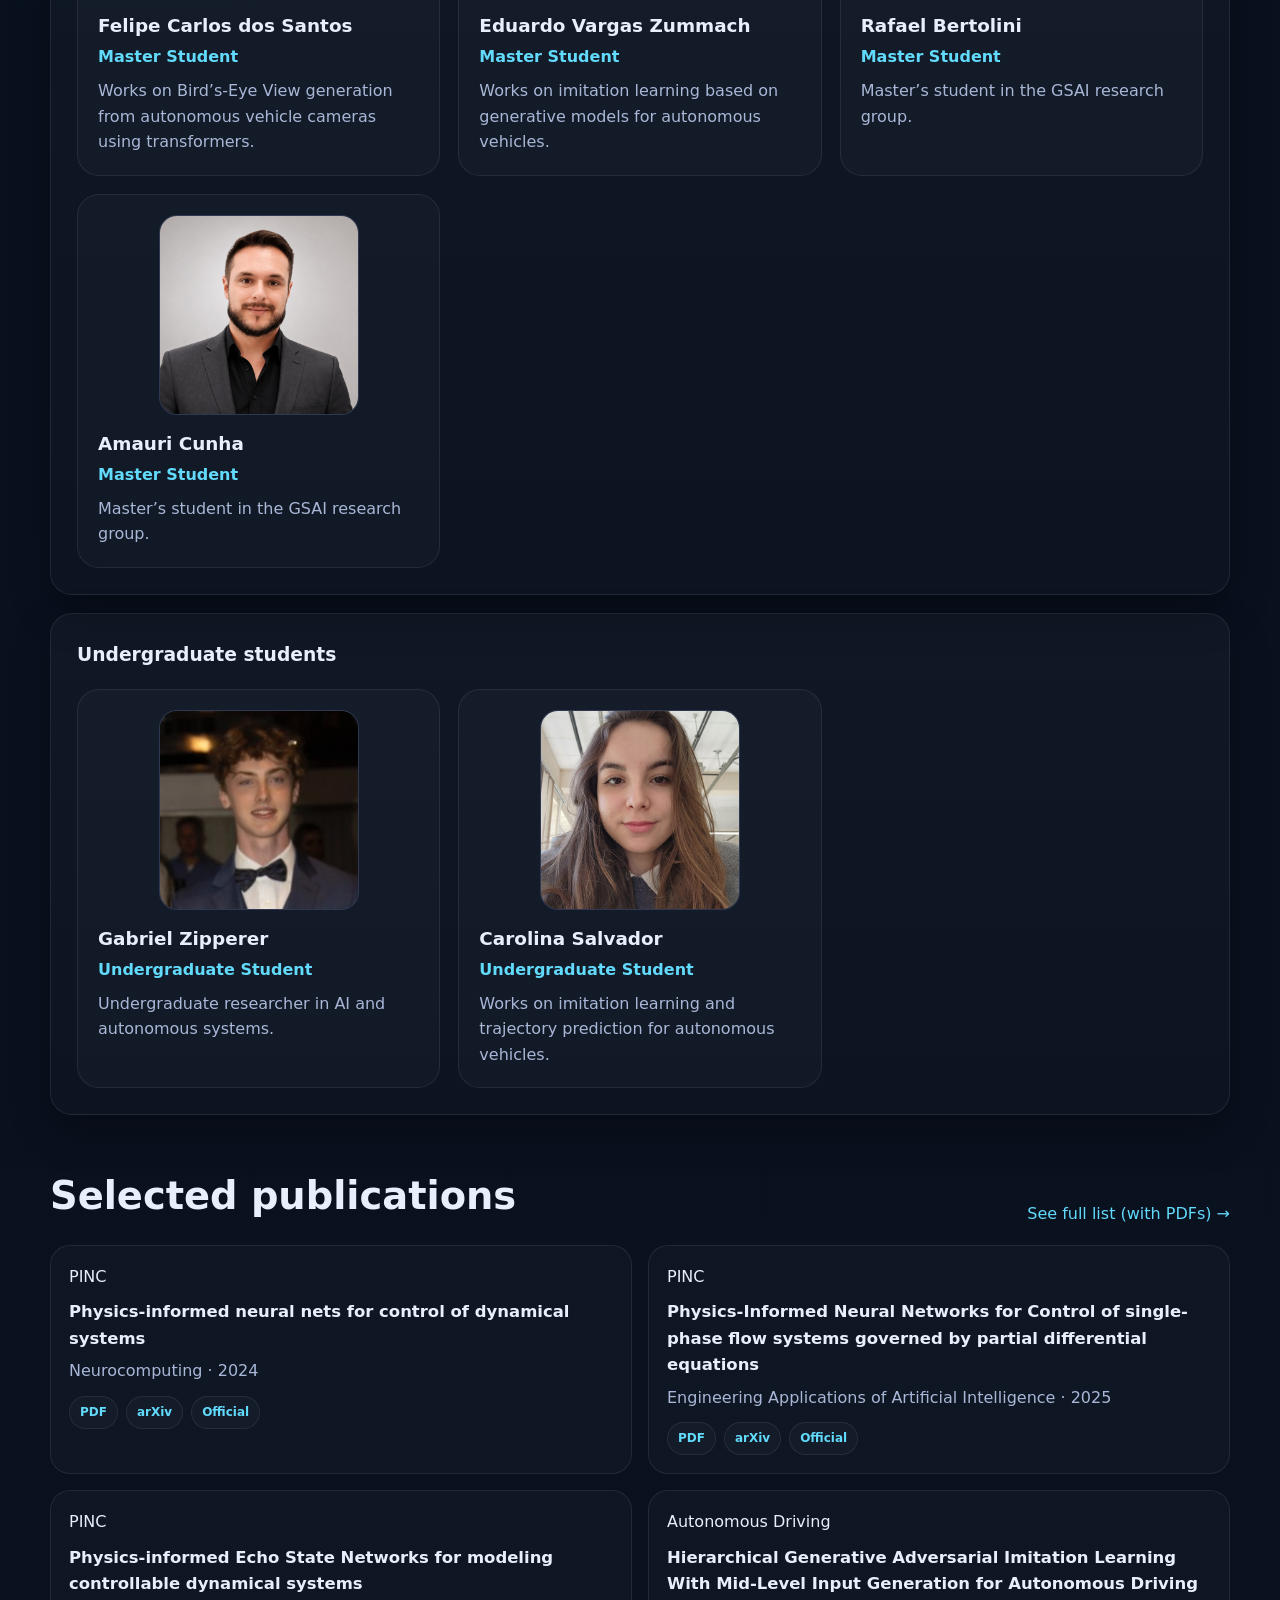
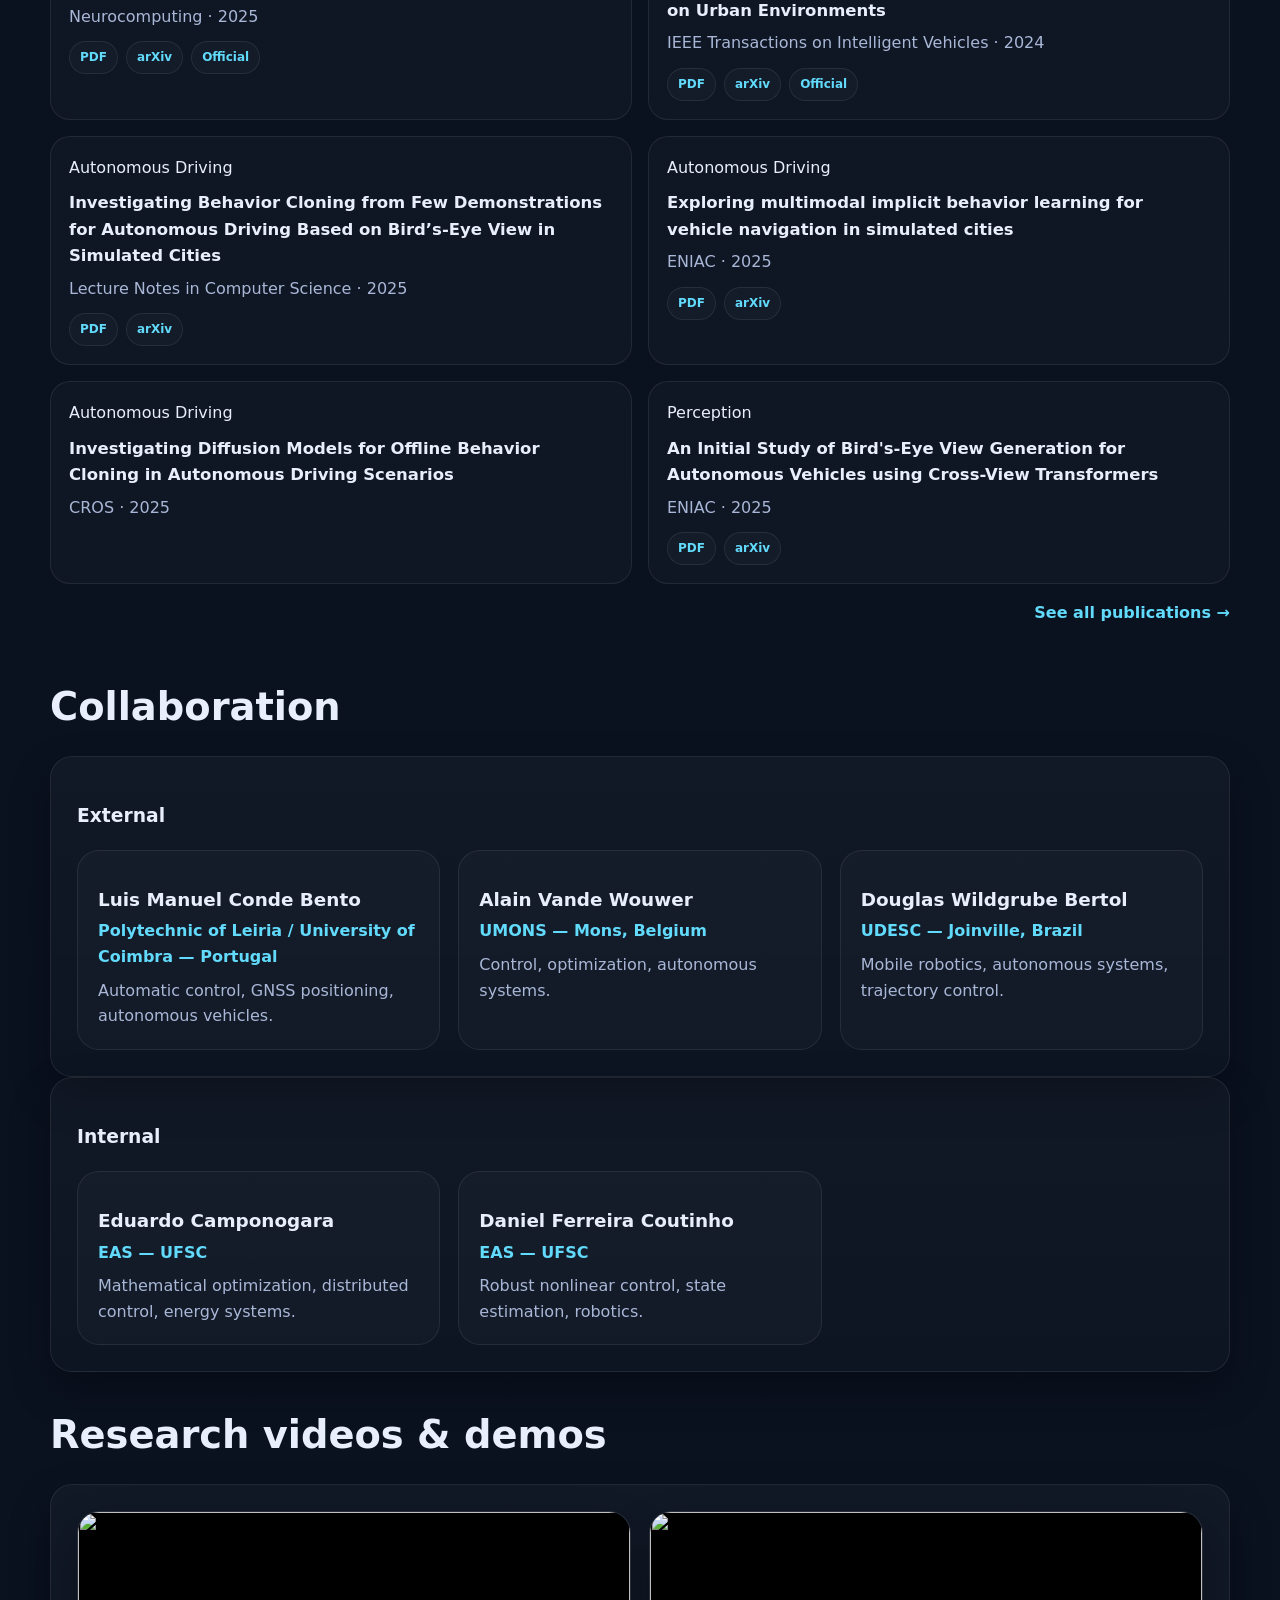
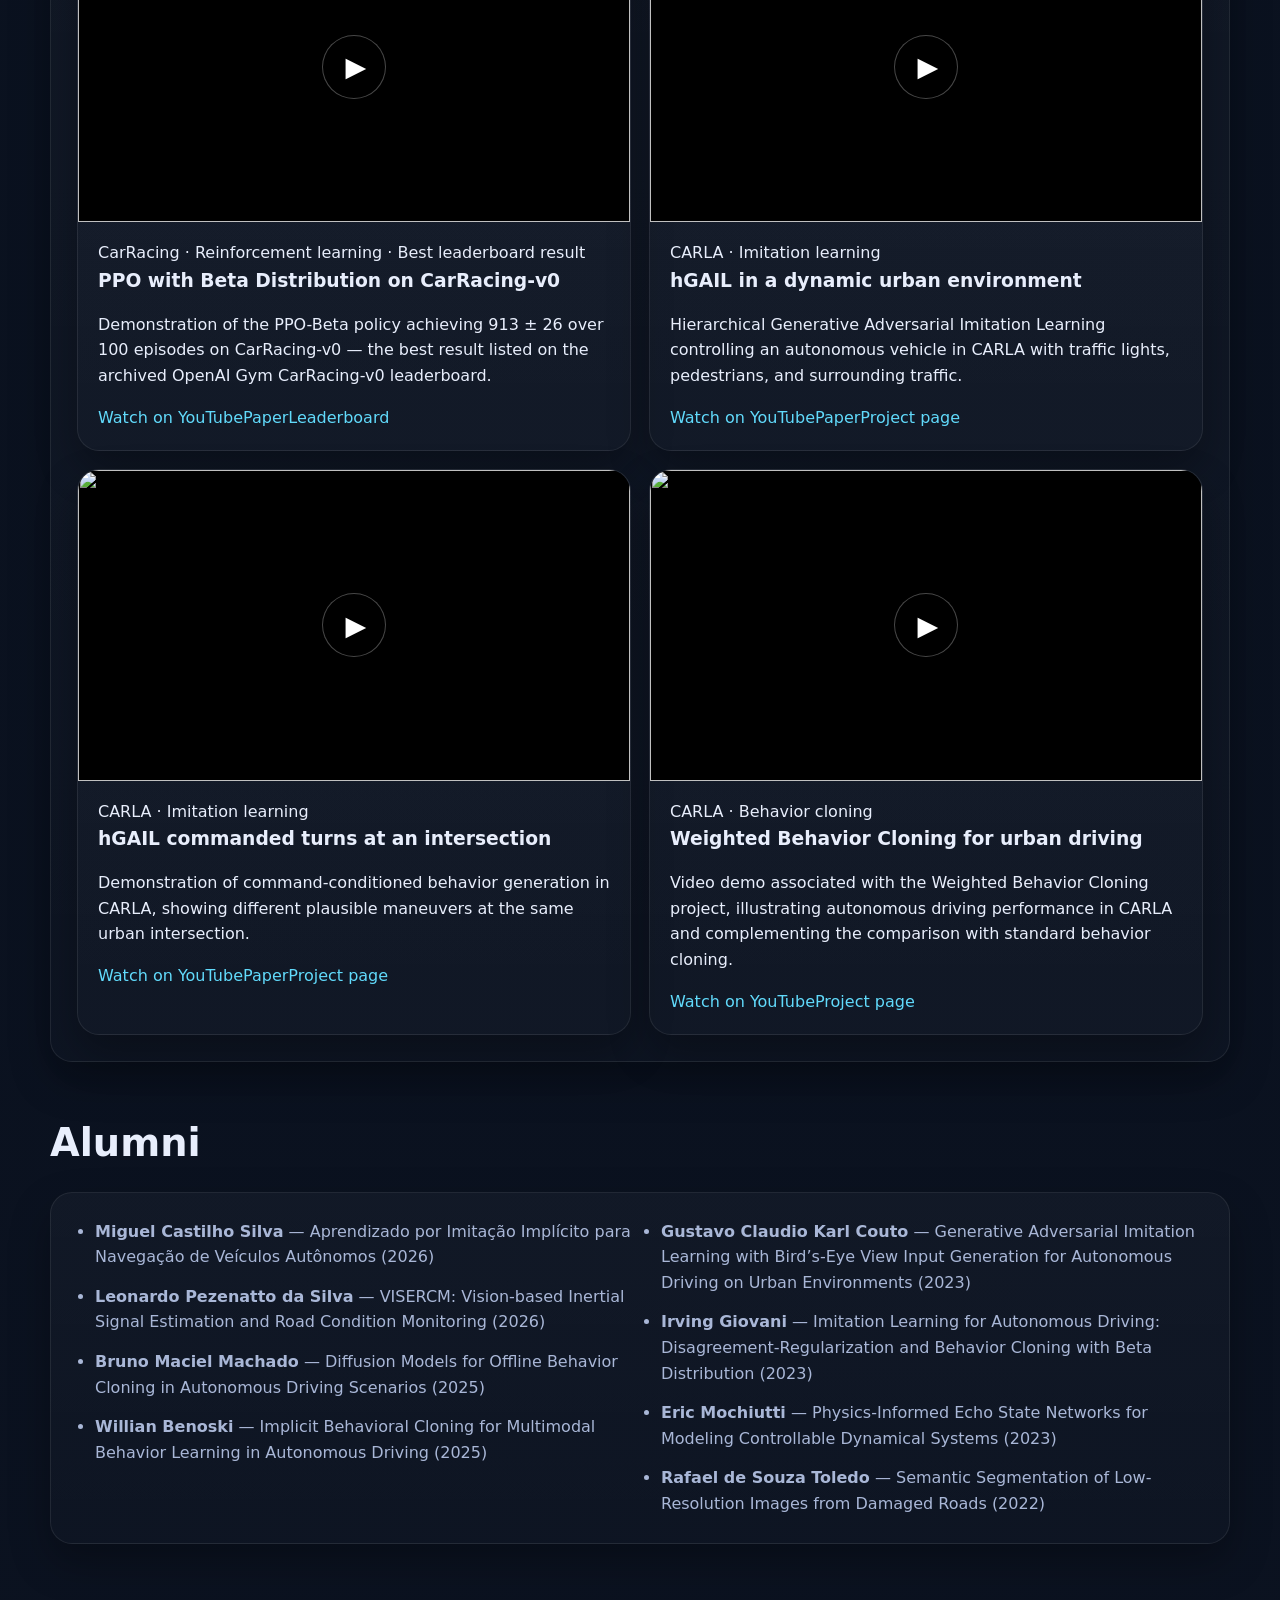
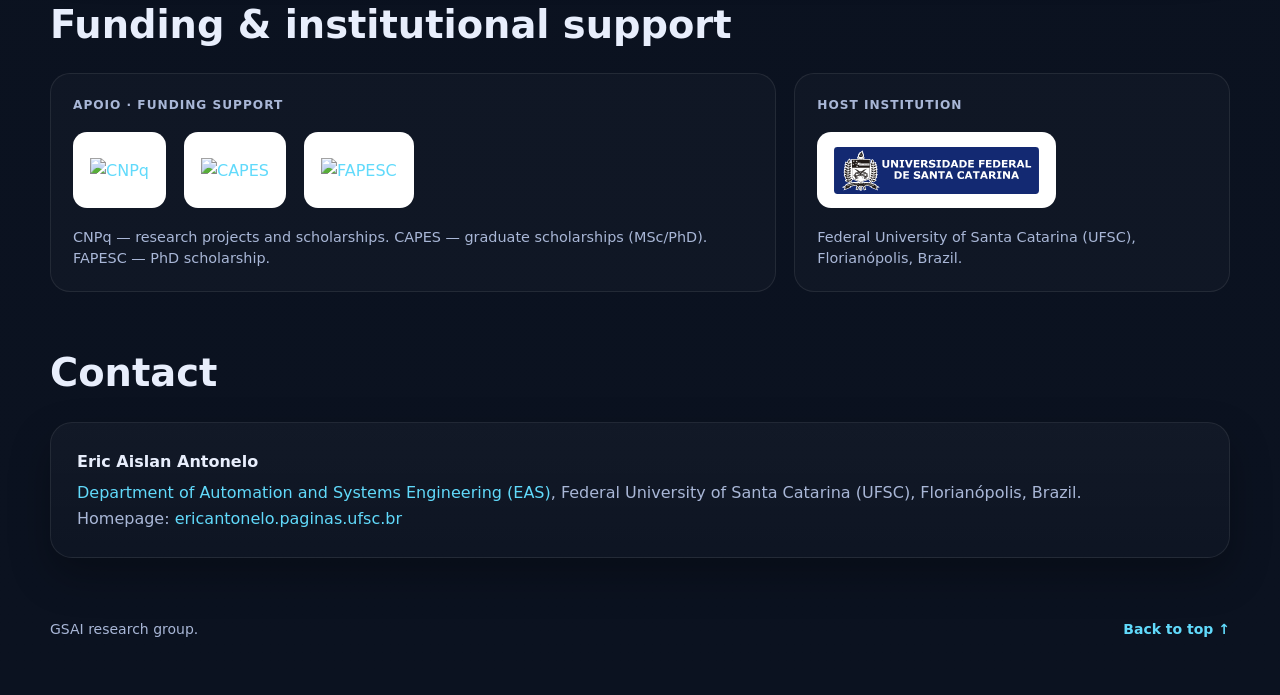
==== commit 87fd0627: "Refresh navigation cache after menu reorder" ====
--- a/index.html
+++ b/index.html
@@ -397,7 +397,7 @@
     }
 </style>
 </head>
-<body id="top"><div id="site-nav"></div><script src="shared-nav.js?v=20261023-3"></script>
+<body id="top"><div id="site-nav"></div><script src="shared-nav.js?v=20261023-4"></script>
 <header class="hero">
 <div class="wrap hero-grid">
 <div class="hero-card">
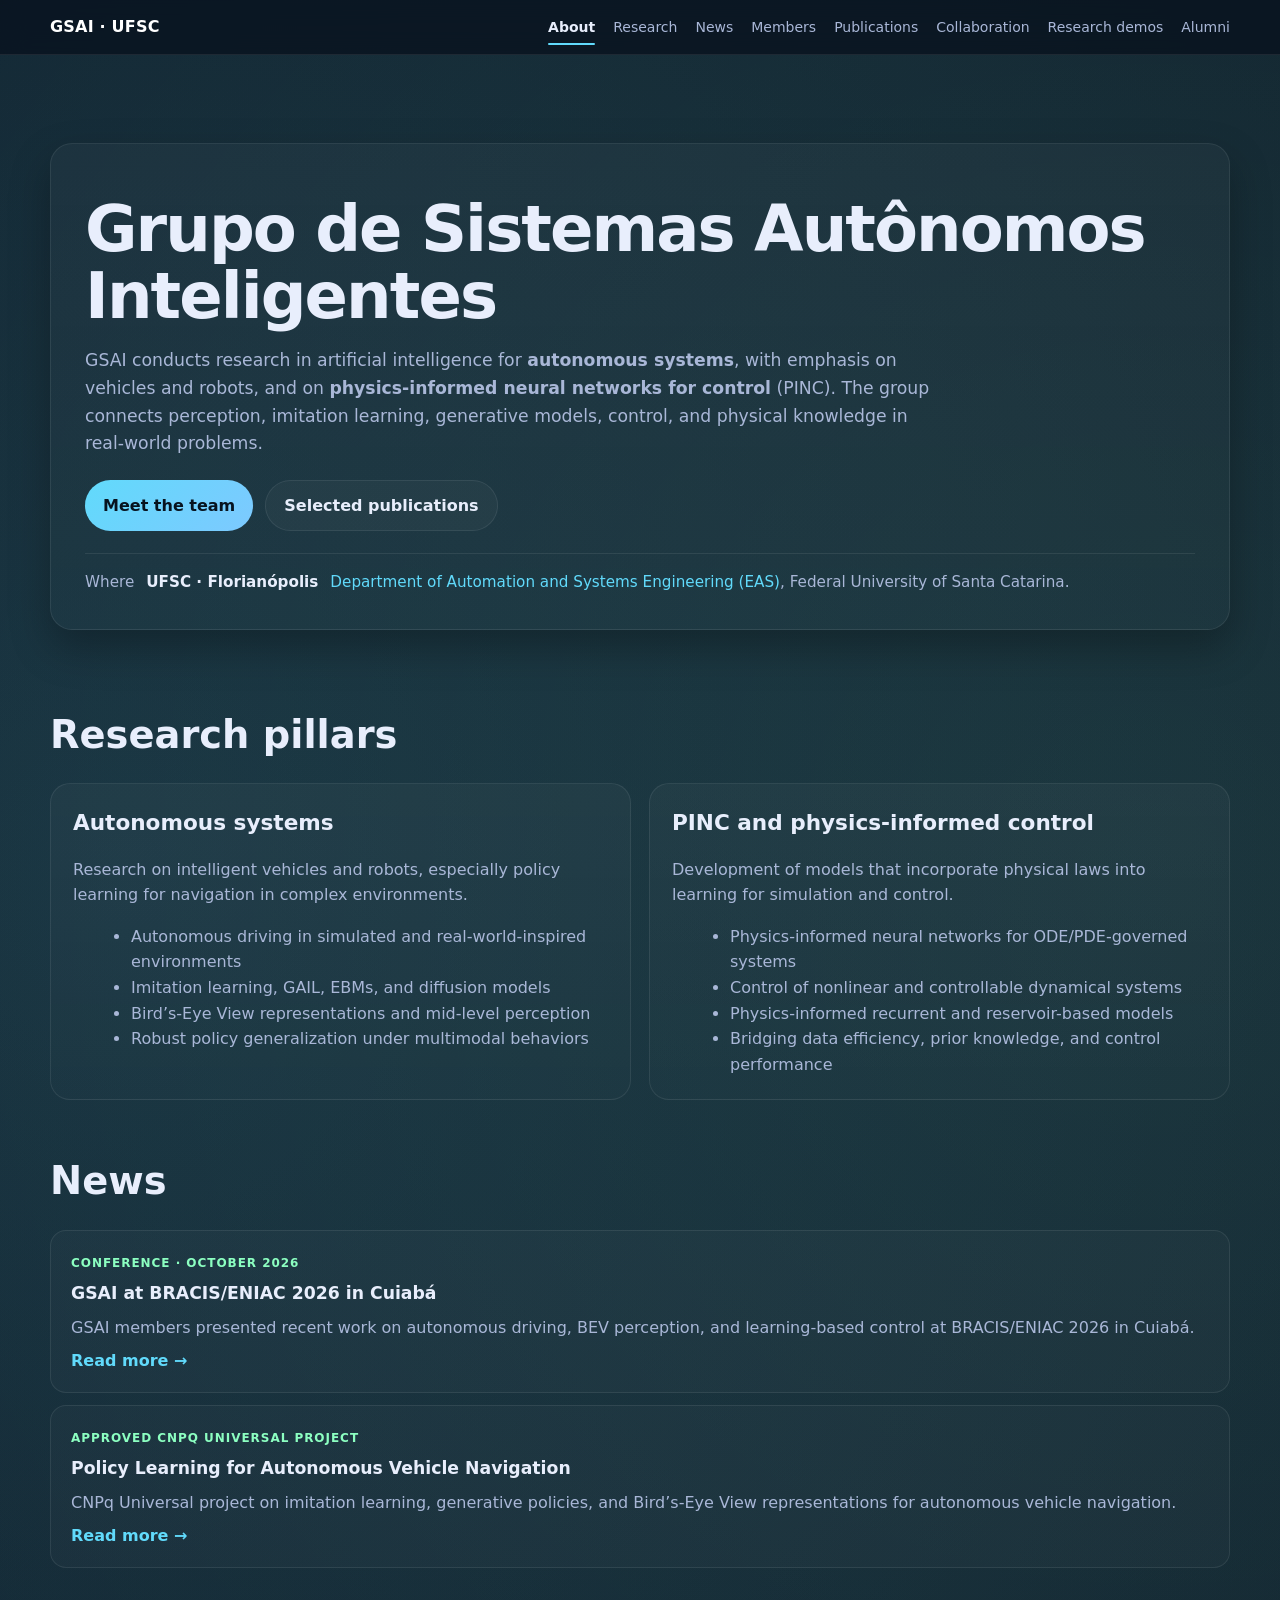
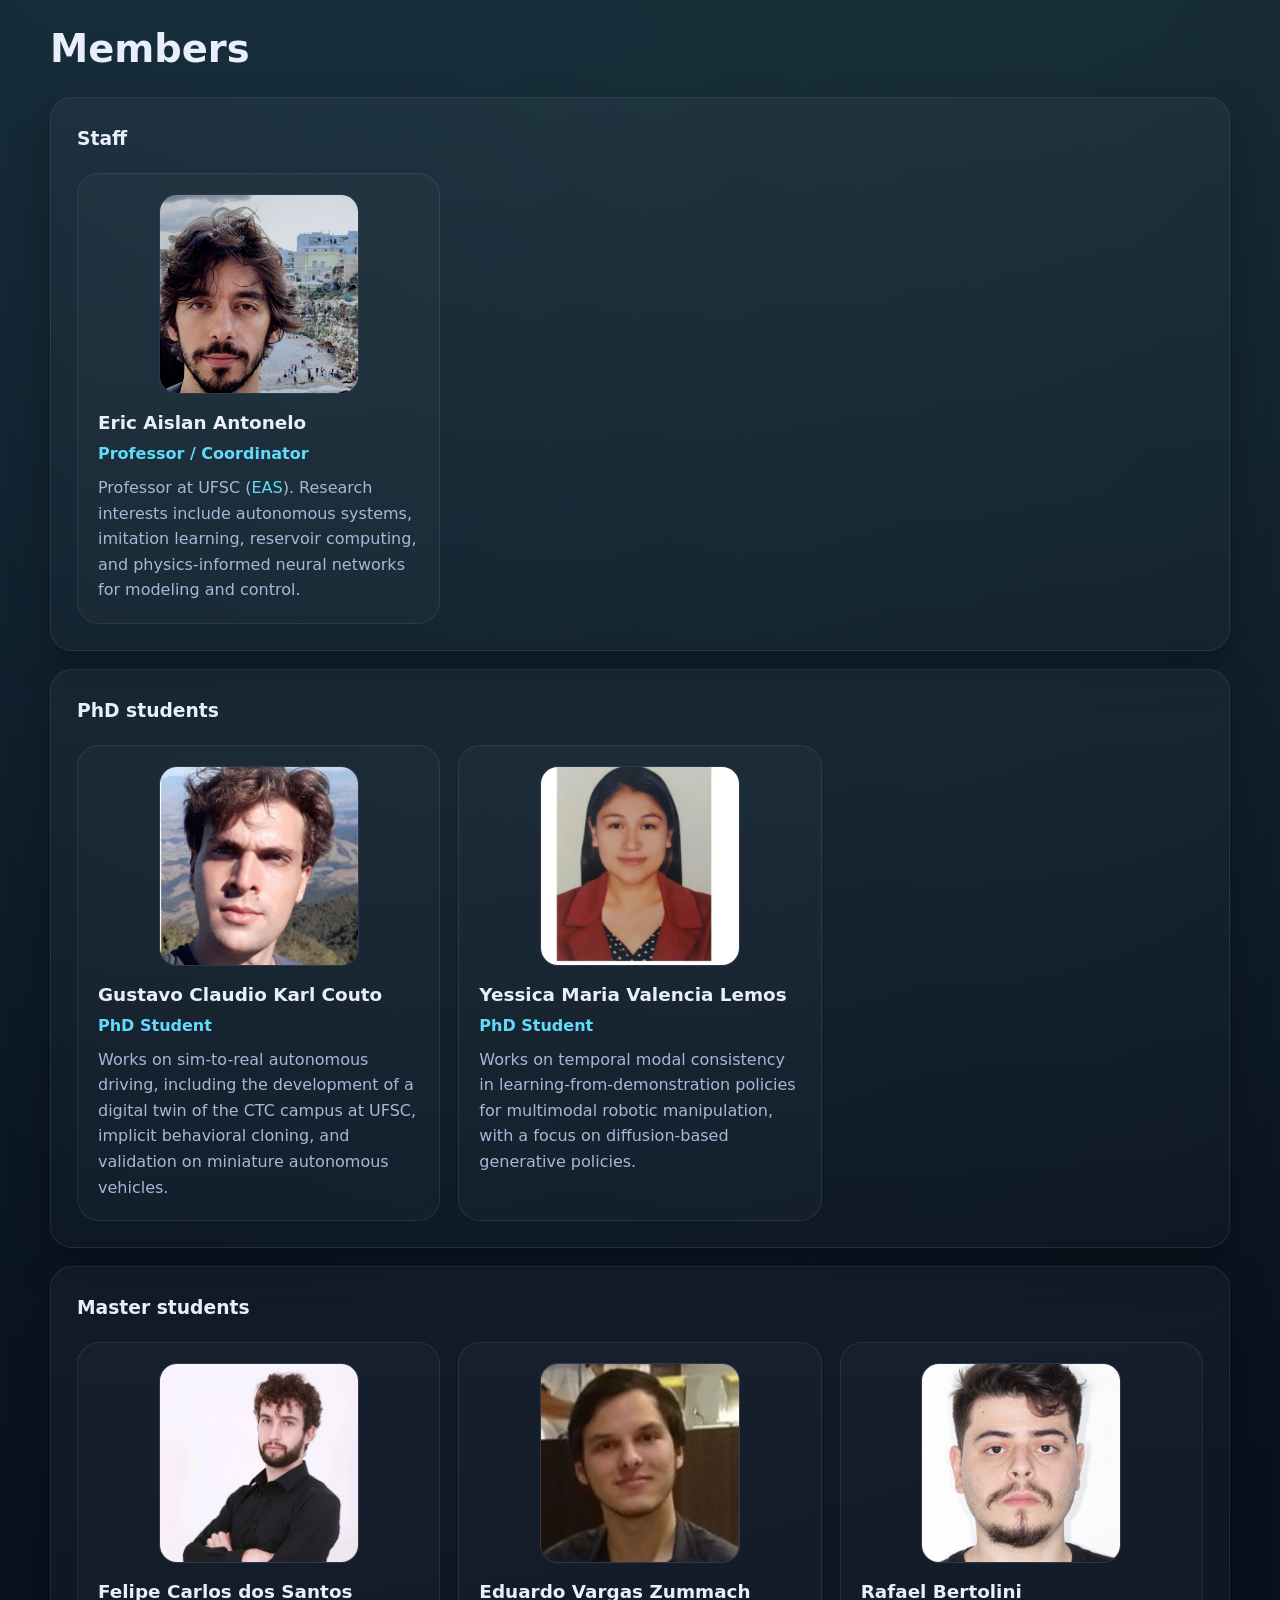
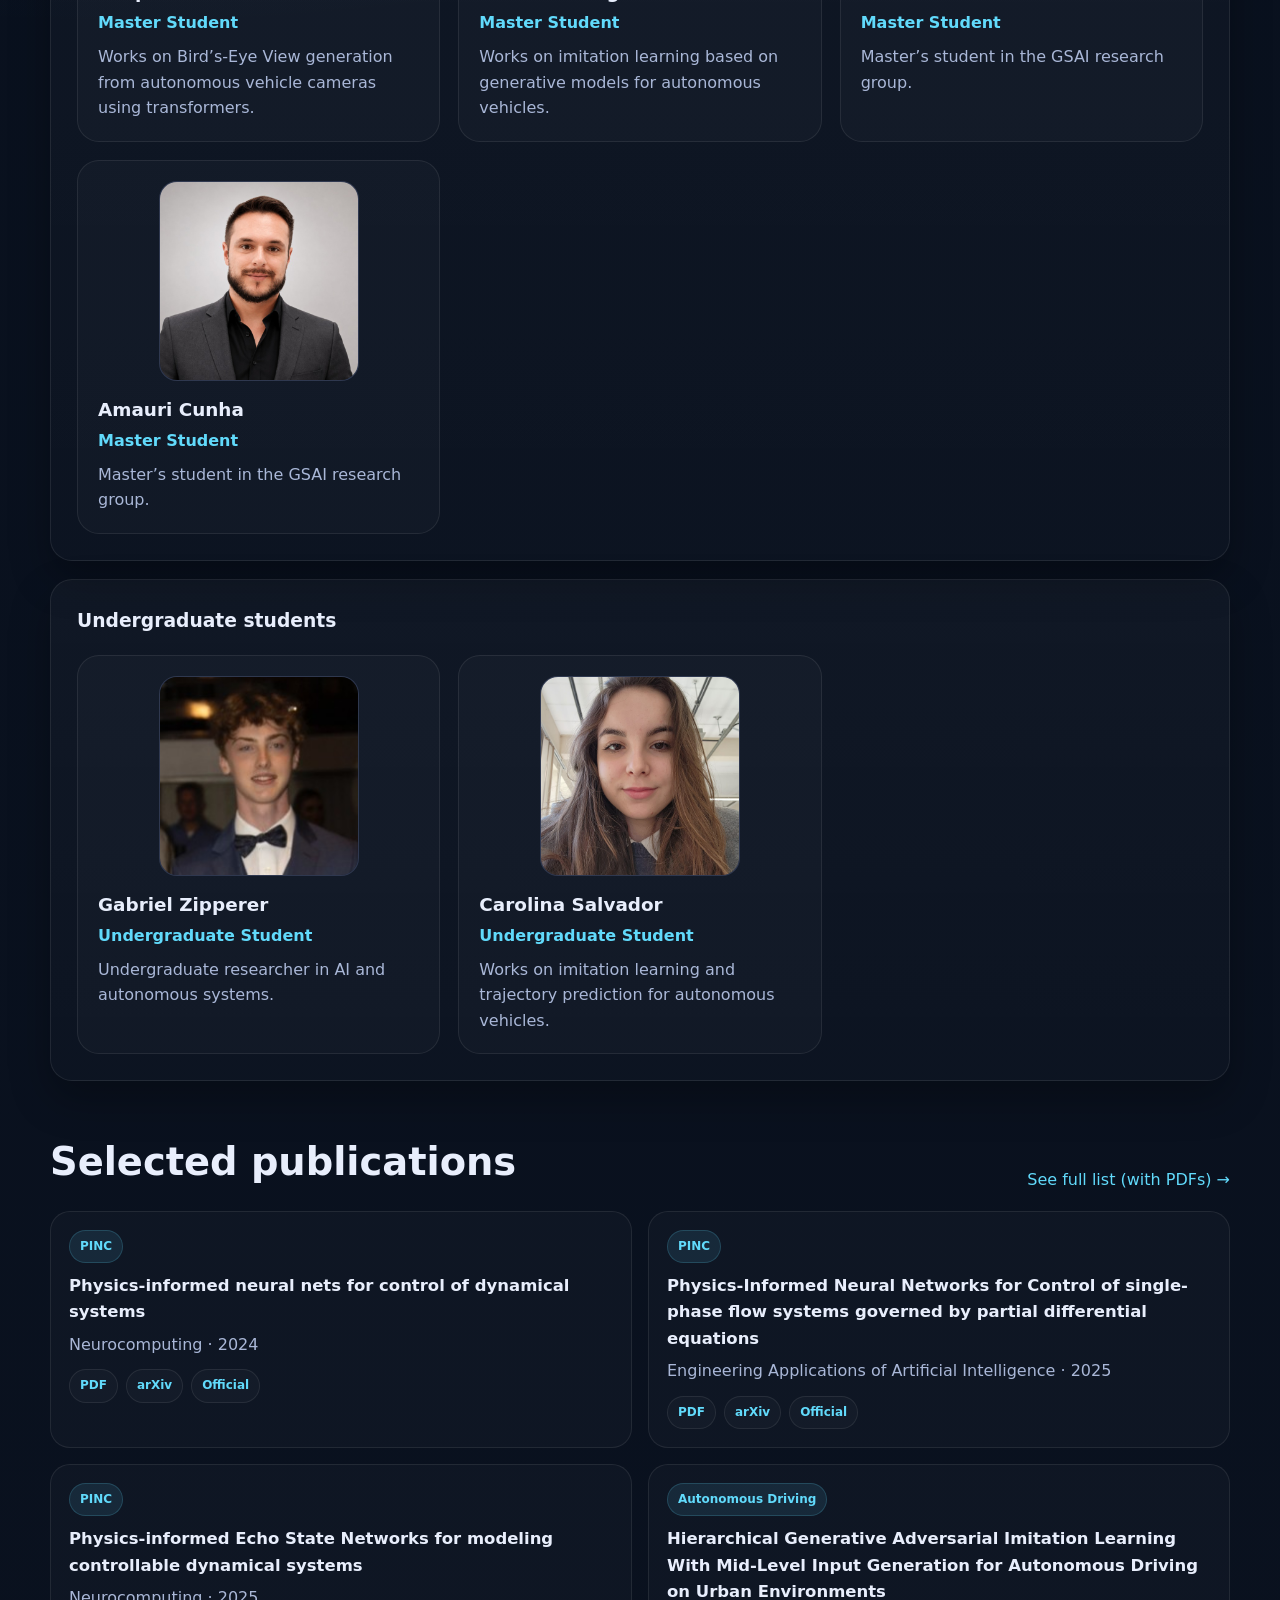
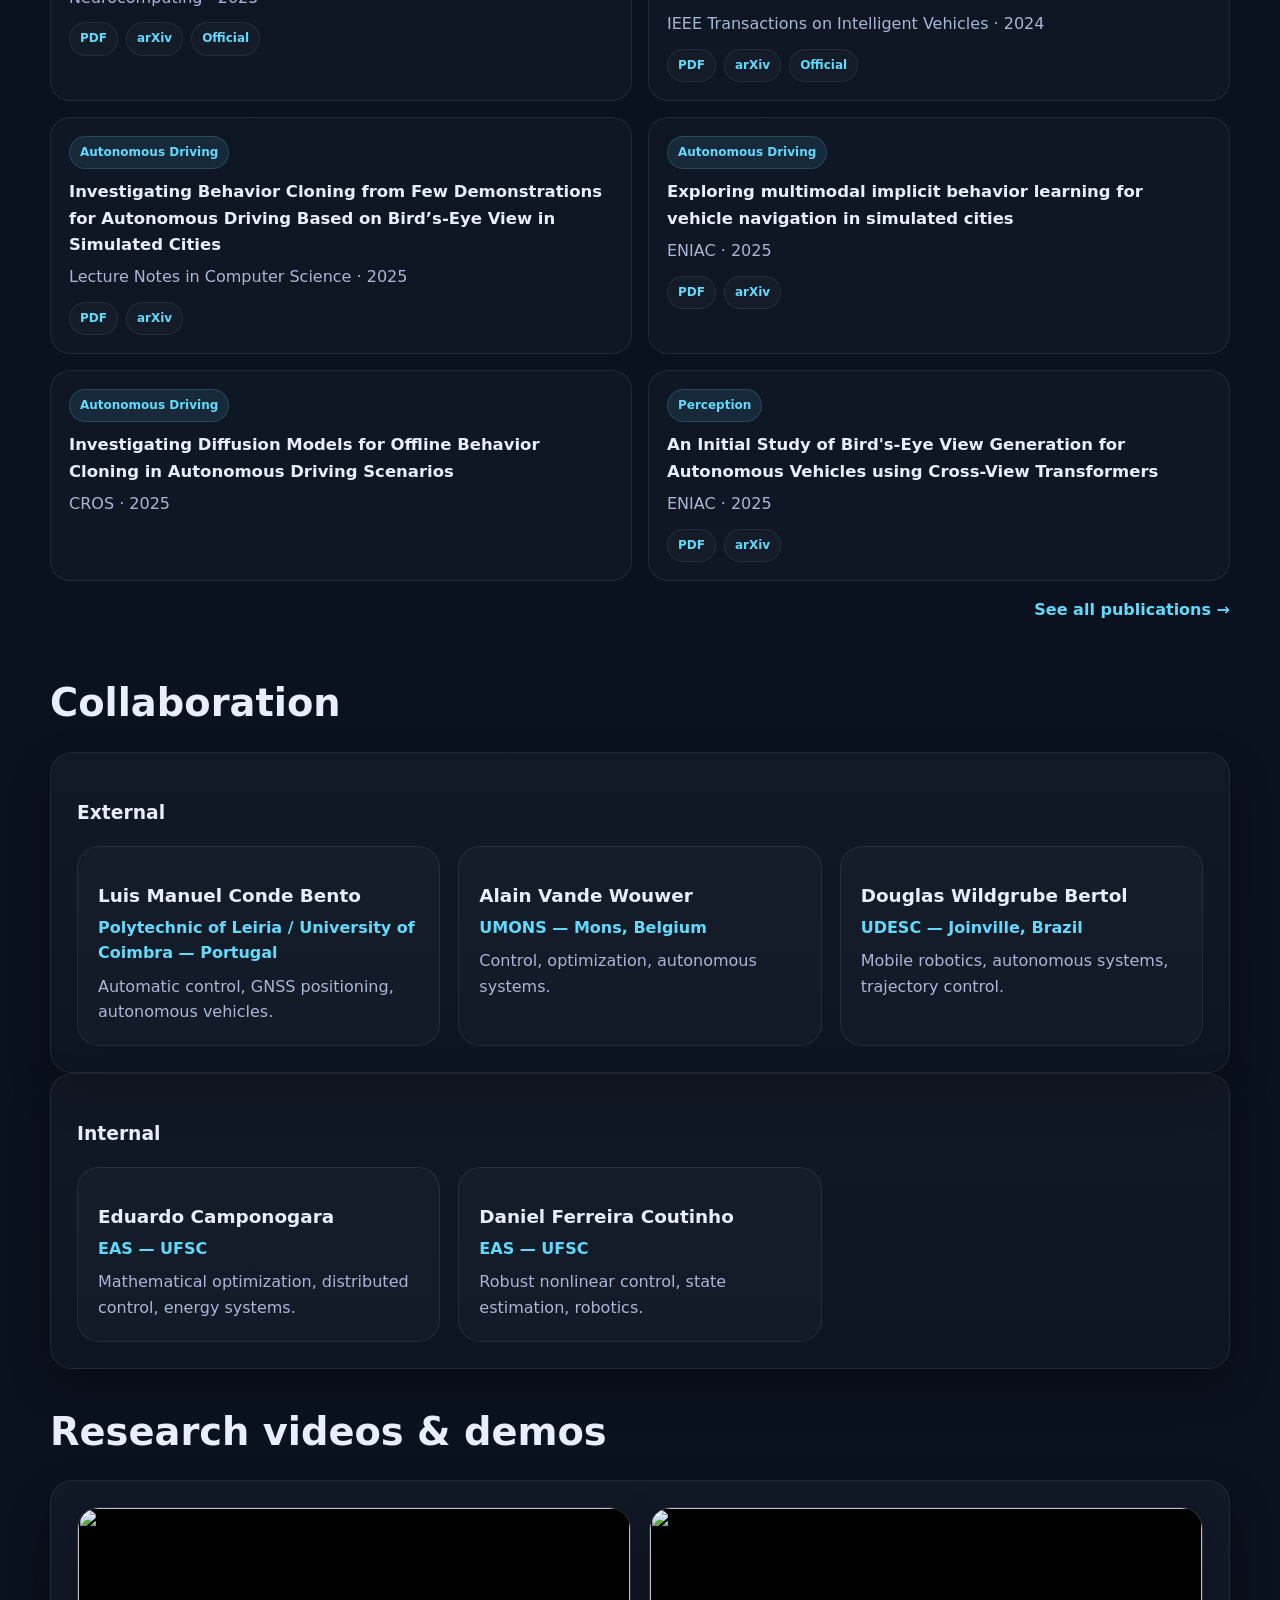
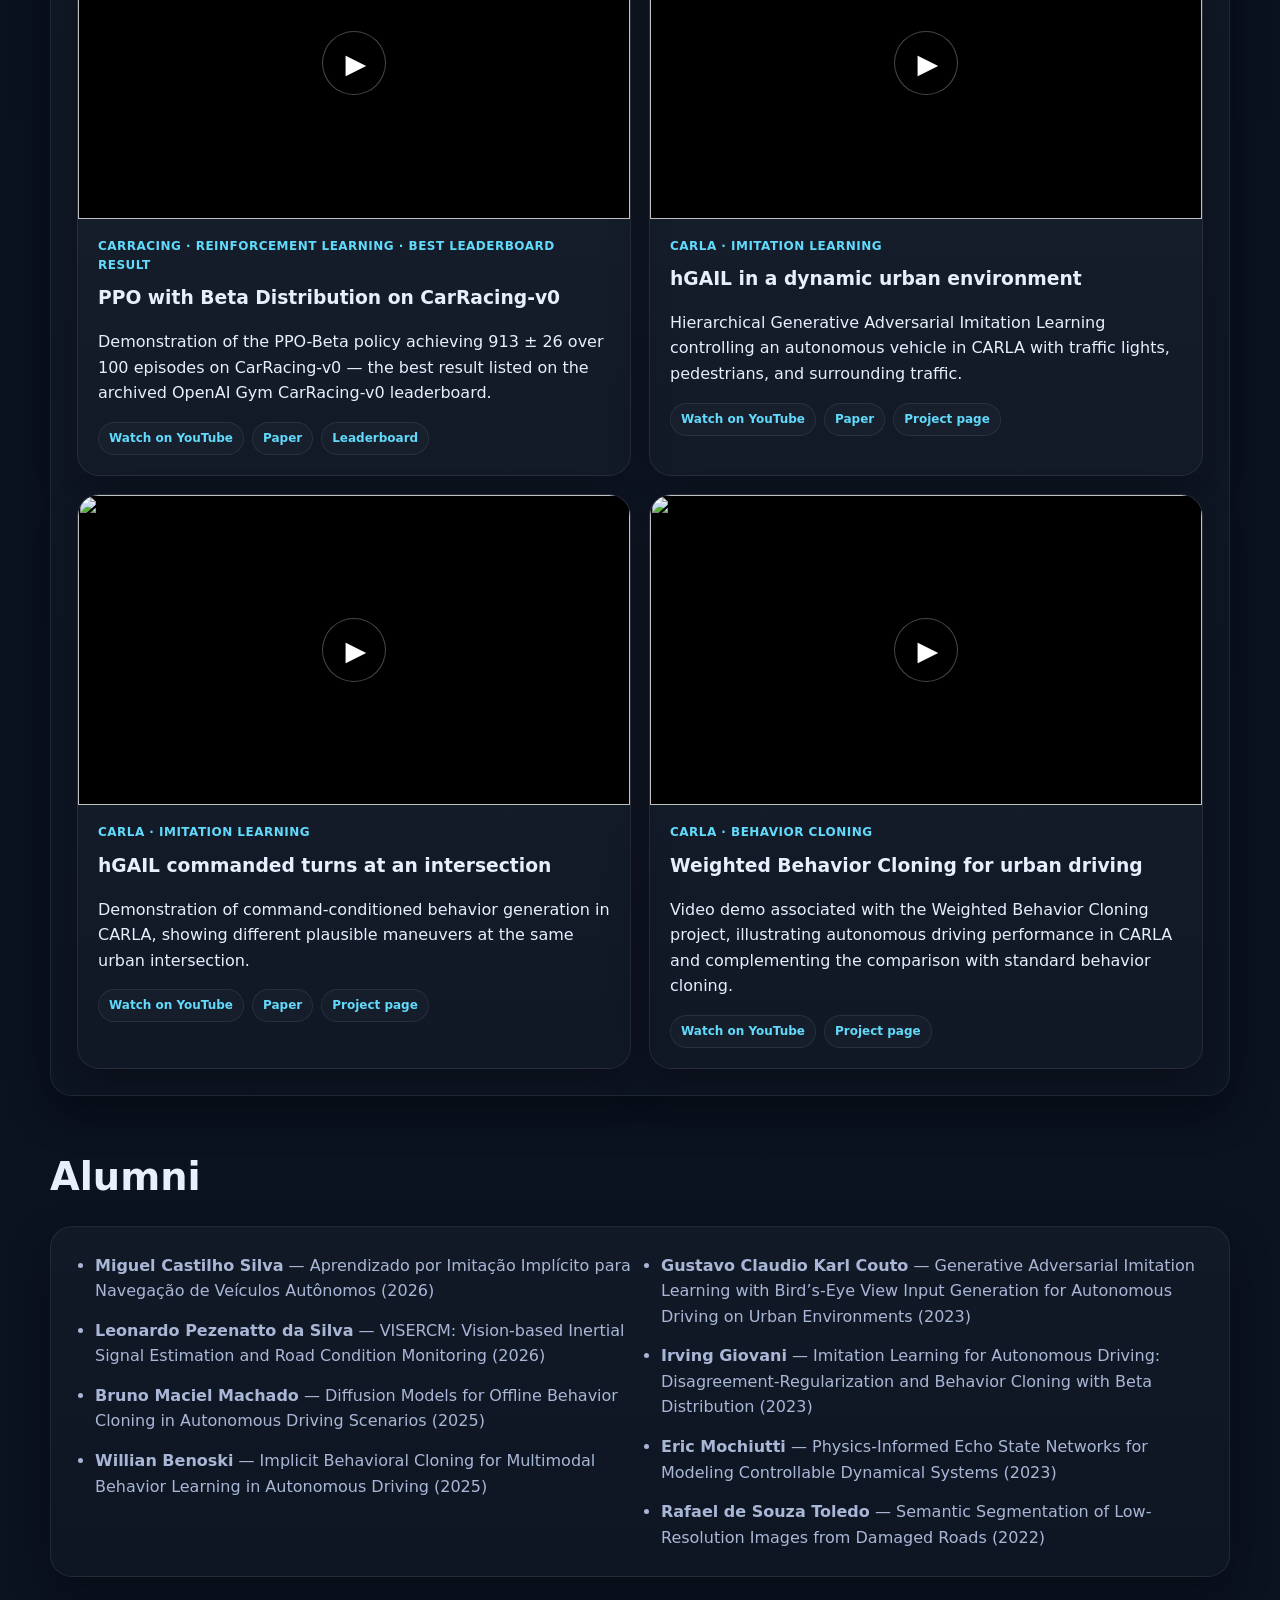
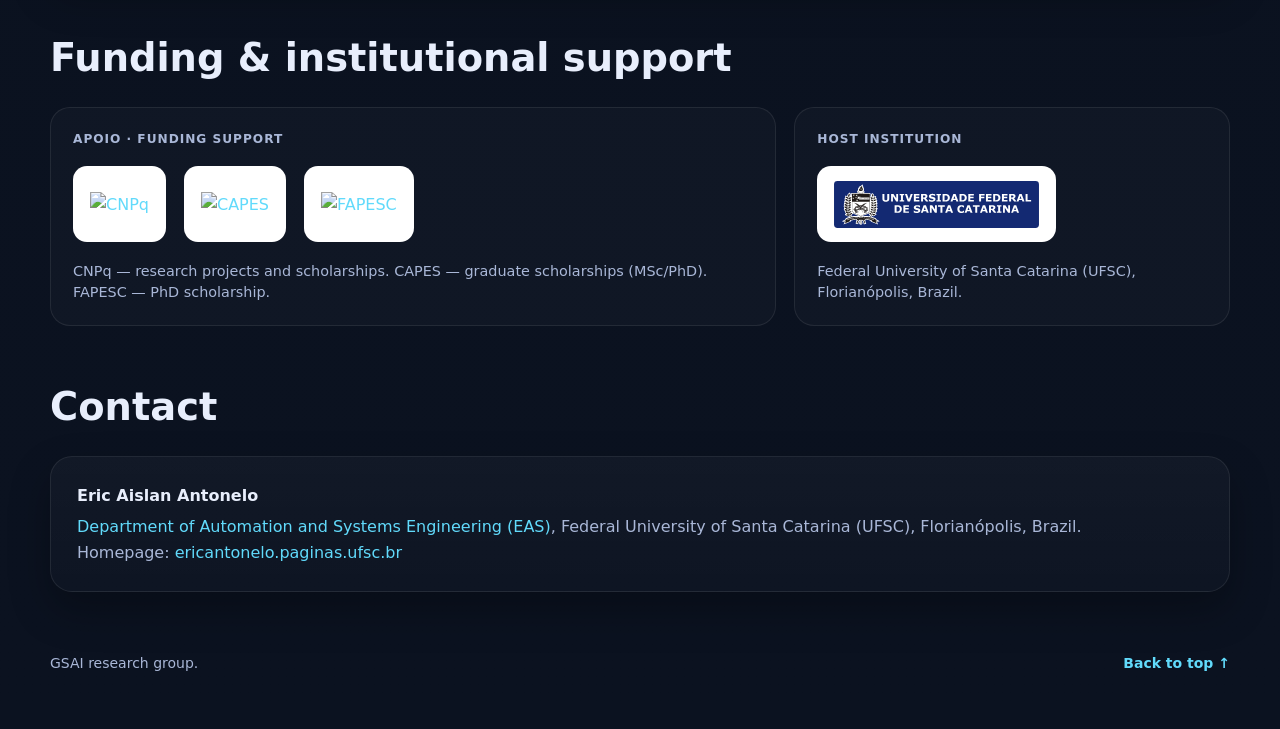
==== commit e0e12612: "Clean malformed CSS selectors and refresh styles" ====
--- a/index.html
+++ b/index.html
@@ -19,7 +19,7 @@
 <meta name="twitter:description" content="GSAI at UFSC researches autonomous systems, autonomous driving, imitation learning, generative models, and physics-informed neural networks for control."/>
 <meta name="twitter:image" content="https://erantone.github.io/gsai/images/news/bracis-eniac-2026-group.jpg"/>
 <title>GSAI · Intelligent Autonomous Systems Group · UFSC</title>
-<link rel="stylesheet" href="styles.css?v=20261023-2"/>
+<link rel="stylesheet" href="styles.css?v=20261023-3"/>
 <style>
 .hero {
       padding: 88px 0 56px;
@@ -89,7 +89,6 @@
       display: inline-block; font-size: 12px; text-transform: uppercase; letter-spacing: .08em;
       color: var(--accent-2); font-weight: 800; margin-bottom: 10px;
     }
-    .news-met
     .news-meta .box {
       padding: 14px; border-radius: 16px; background: rgba(255,255,255,.04); border: 1px solid var(--line);
       font-size: 14px;
@@ -136,8 +135,6 @@
       text-align:right;
       font-weight:700;
     }
-    .pub-more-link
-    .pub-more-link
     .tag {
       display: inline-flex; padding: 6px 10px; border-radius: 999px;
       background: rgba(97,218,251,.10); color: var(--accent); font-weight: 700; font-size: 12px;
@@ -200,11 +197,6 @@
     .video-embed{aspect-ratio:16/9;width:100%;border:0;display:block;background:#000}
     .video-content{padding:18px 20px 20px}
     .video-content h3{margin:0 0 8px}
-    .video-met
-    .video-links{display:flex;flex-wrap:wrap;gap:8px;margin-top:12px}
-    .video-links
-    .video-links
-    .video-note{margin-top:14px;color:var(--muted);font-size:.93rem}
     @media (max-width: 900px){.video-grid{grid-template-columns:1fr}}
 
 .video-thumb{
@@ -311,12 +303,6 @@
       margin-bottom:2px;
     }
     .news-summary-card h3 { margin:5px 0 7px; font-size:1.08rem; }
-    .news-summary-card h3
-    .news-summary-card h3
-    .news-summary-card p { margin:0 0 8px; }
-    .news-read-more, .news-all-link
-    .news-read-more:hover, .news-all-link
-    .news-all-link { margin-top:14px; }
 
     .hero-location {
       margin-top: 22px;
--- a/styles.css
+++ b/styles.css
@@ -111,3 +111,81 @@
   }
   .menu::-webkit-scrollbar { display: none; }
 }
+
+
+/* Restored component styles */
+.news-meta {
+  display:grid;
+  grid-template-columns:repeat(4,minmax(0,1fr));
+  gap:12px;
+  margin-top:18px;
+}
+.news-meta .box {
+  padding:14px;
+  border-radius:16px;
+  background:rgba(255,255,255,.04);
+  border:1px solid var(--line);
+  font-size:14px;
+}
+.tag {
+  display:inline-flex;
+  padding:6px 10px;
+  border-radius:999px;
+  background:rgba(97,218,251,.10);
+  color:var(--accent);
+  font-weight:700;
+  font-size:12px;
+  border:1px solid rgba(97,218,251,.18);
+}
+.video-meta {
+  font-size:12px;
+  font-weight:700;
+  letter-spacing:.04em;
+  text-transform:uppercase;
+  color:var(--accent);
+  margin-bottom:8px;
+}
+.video-links {
+  display:flex;
+  flex-wrap:wrap;
+  gap:8px;
+  margin-top:12px;
+}
+.video-links a {
+  display:inline-flex;
+  padding:6px 10px;
+  border:1px solid var(--line);
+  border-radius:999px;
+  background:rgba(255,255,255,.025);
+  font-size:12px;
+  font-weight:700;
+}
+.video-links a:hover {
+  text-decoration:none;
+  background:rgba(97,218,251,.08);
+}
+.video-note {
+  margin-top:14px;
+  color:var(--muted);
+  font-size:.93rem;
+}
+.news-summary-card h3 a {
+  color:var(--text);
+  text-decoration:none;
+}
+.news-summary-card h3 a:hover { text-decoration:underline; }
+.news-summary-card p { margin:0 0 8px; }
+.news-read-more,
+.news-all-link a {
+  font-weight:600;
+  text-decoration:none;
+}
+.news-read-more:hover,
+.news-all-link a:hover { text-decoration:underline; }
+.news-all-link { margin-top:14px; }
+.pub-more-link a { text-decoration:none; }
+.pub-more-link a:hover { text-decoration:underline; }
+
+@media (max-width:980px) {
+  .news-meta { grid-template-columns:1fr; }
+}
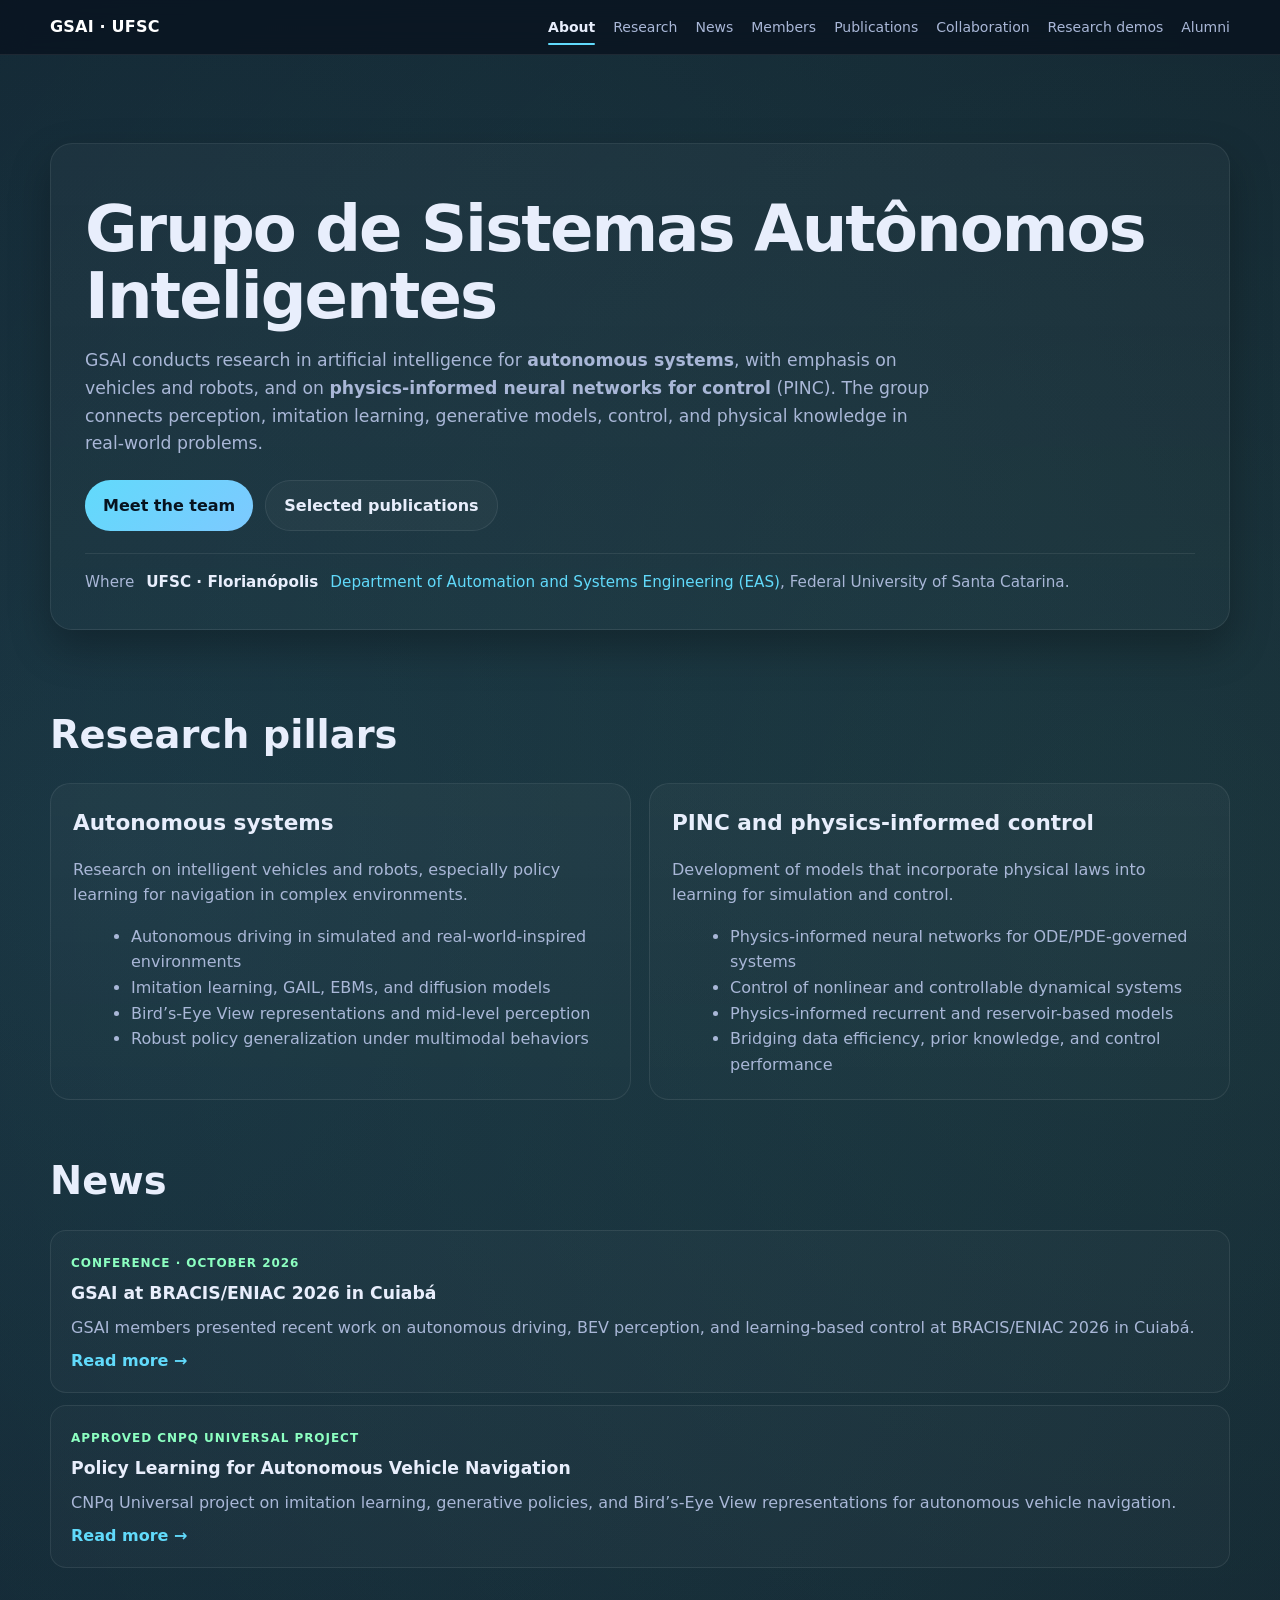
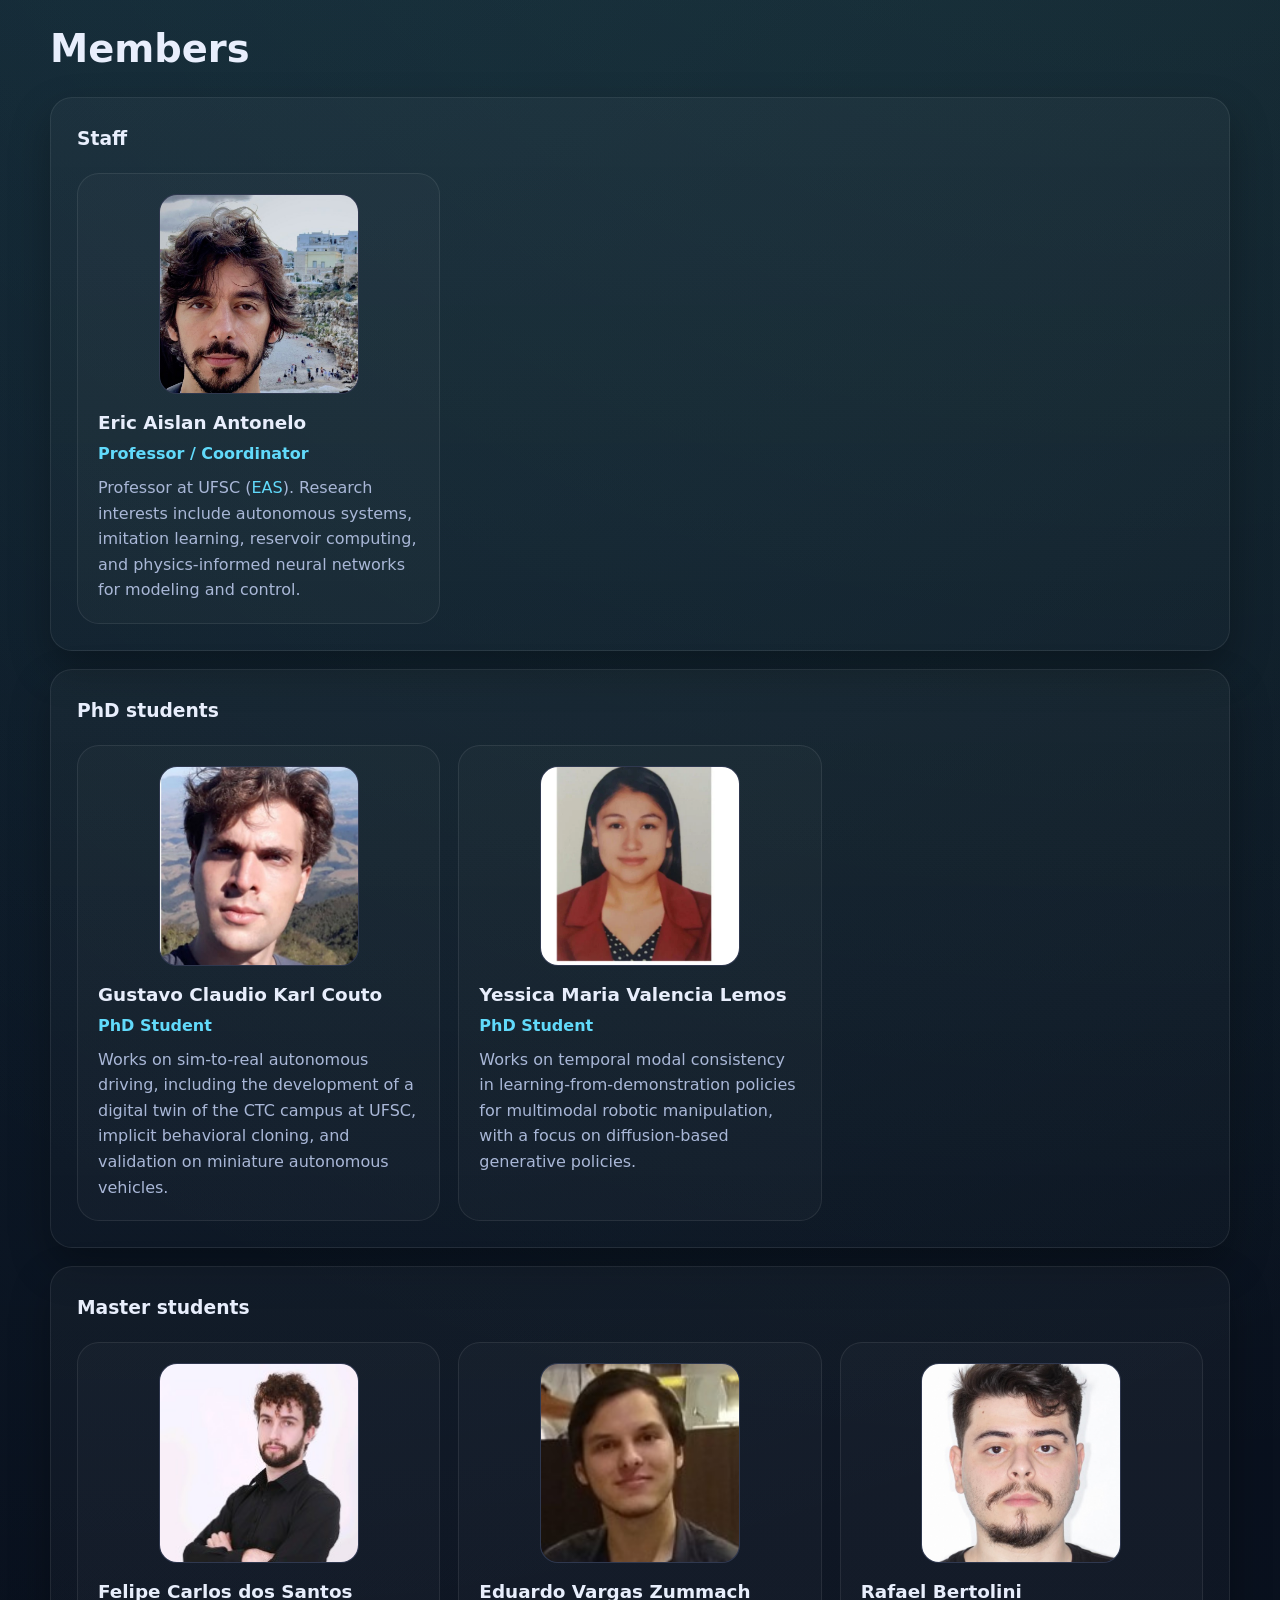
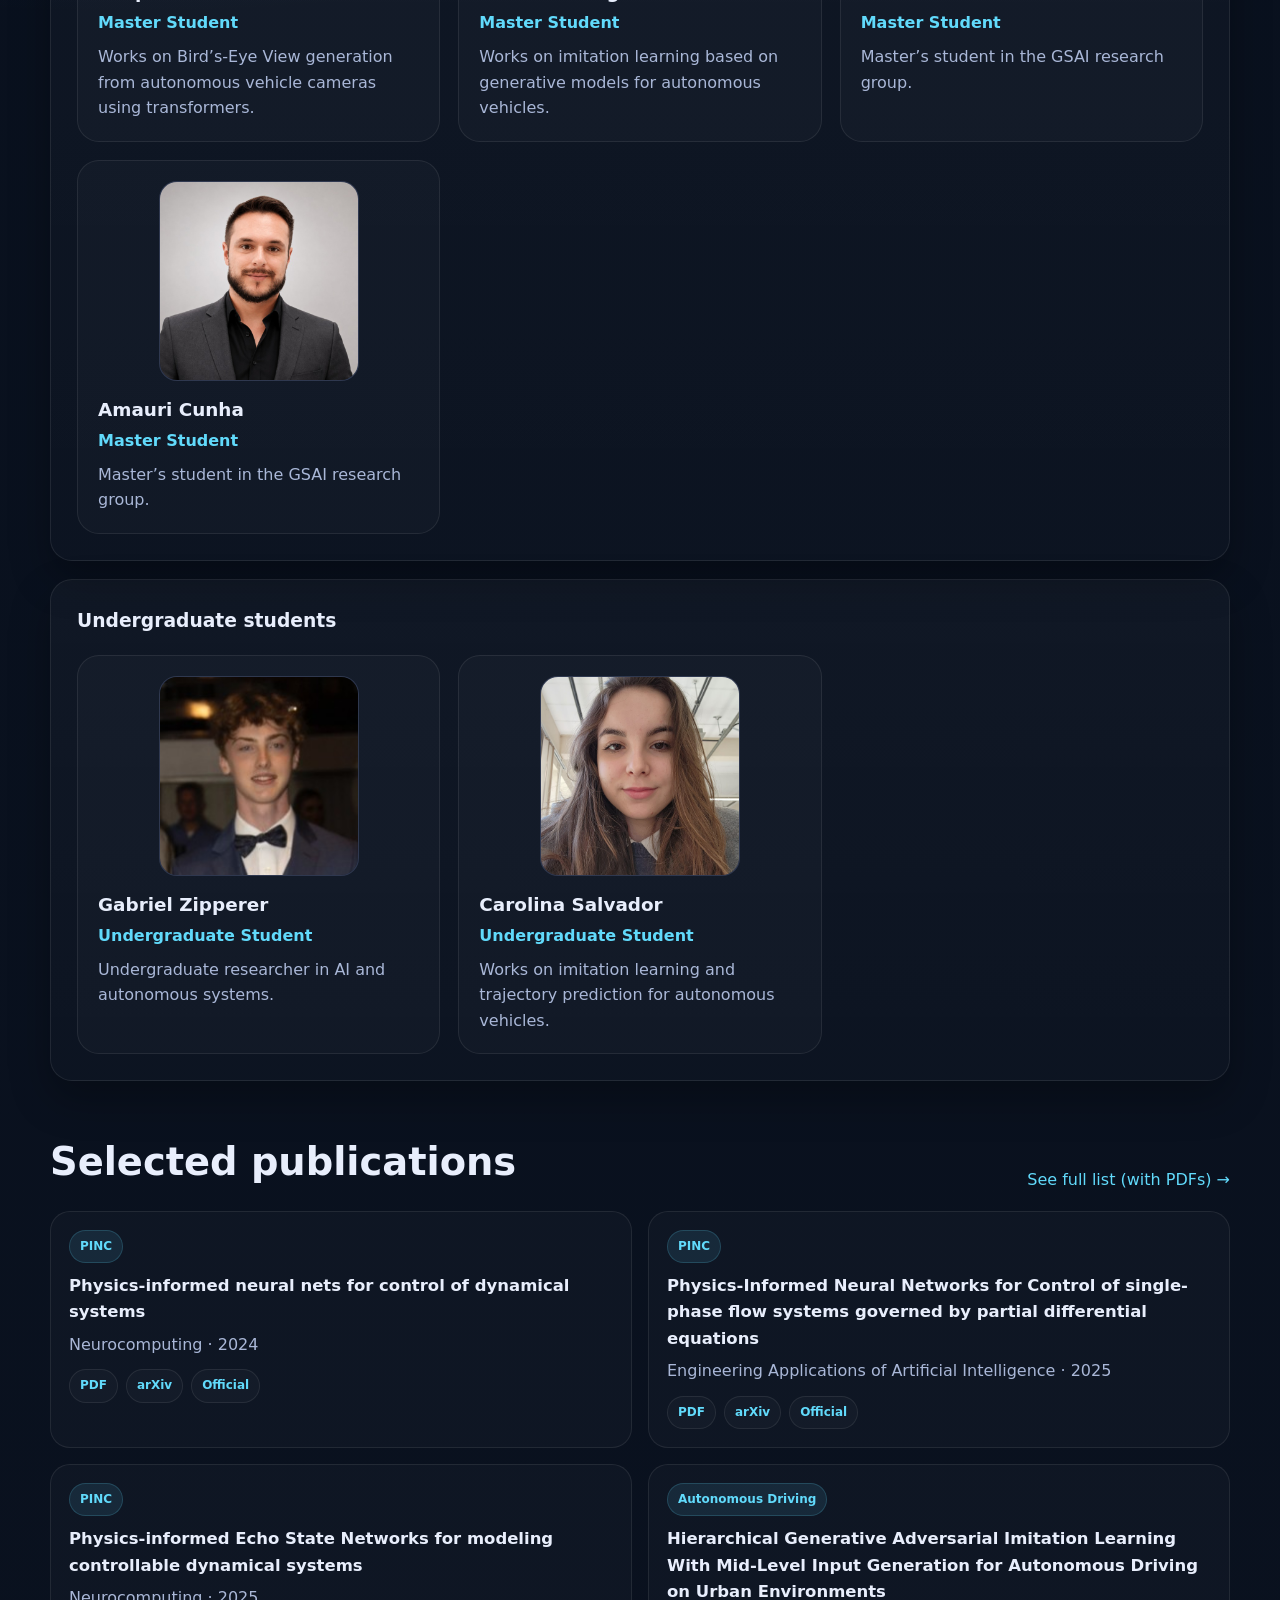
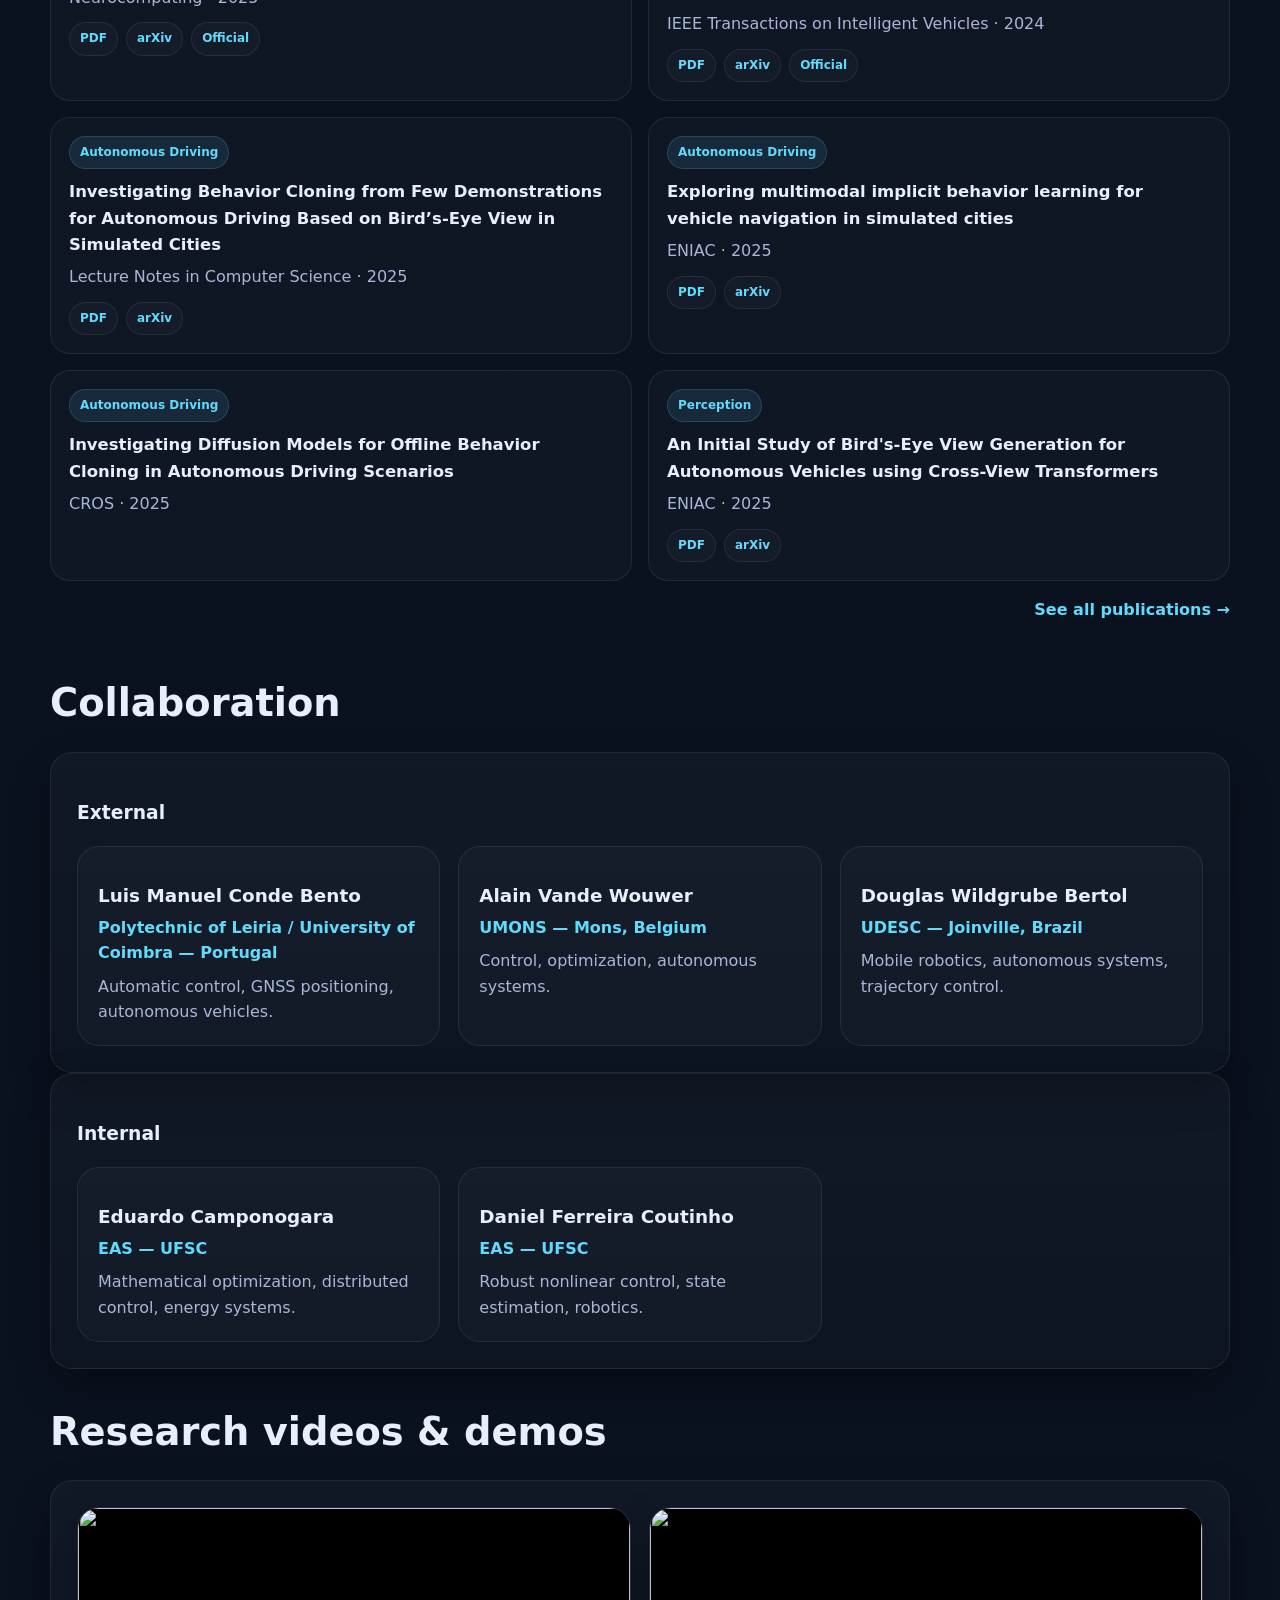
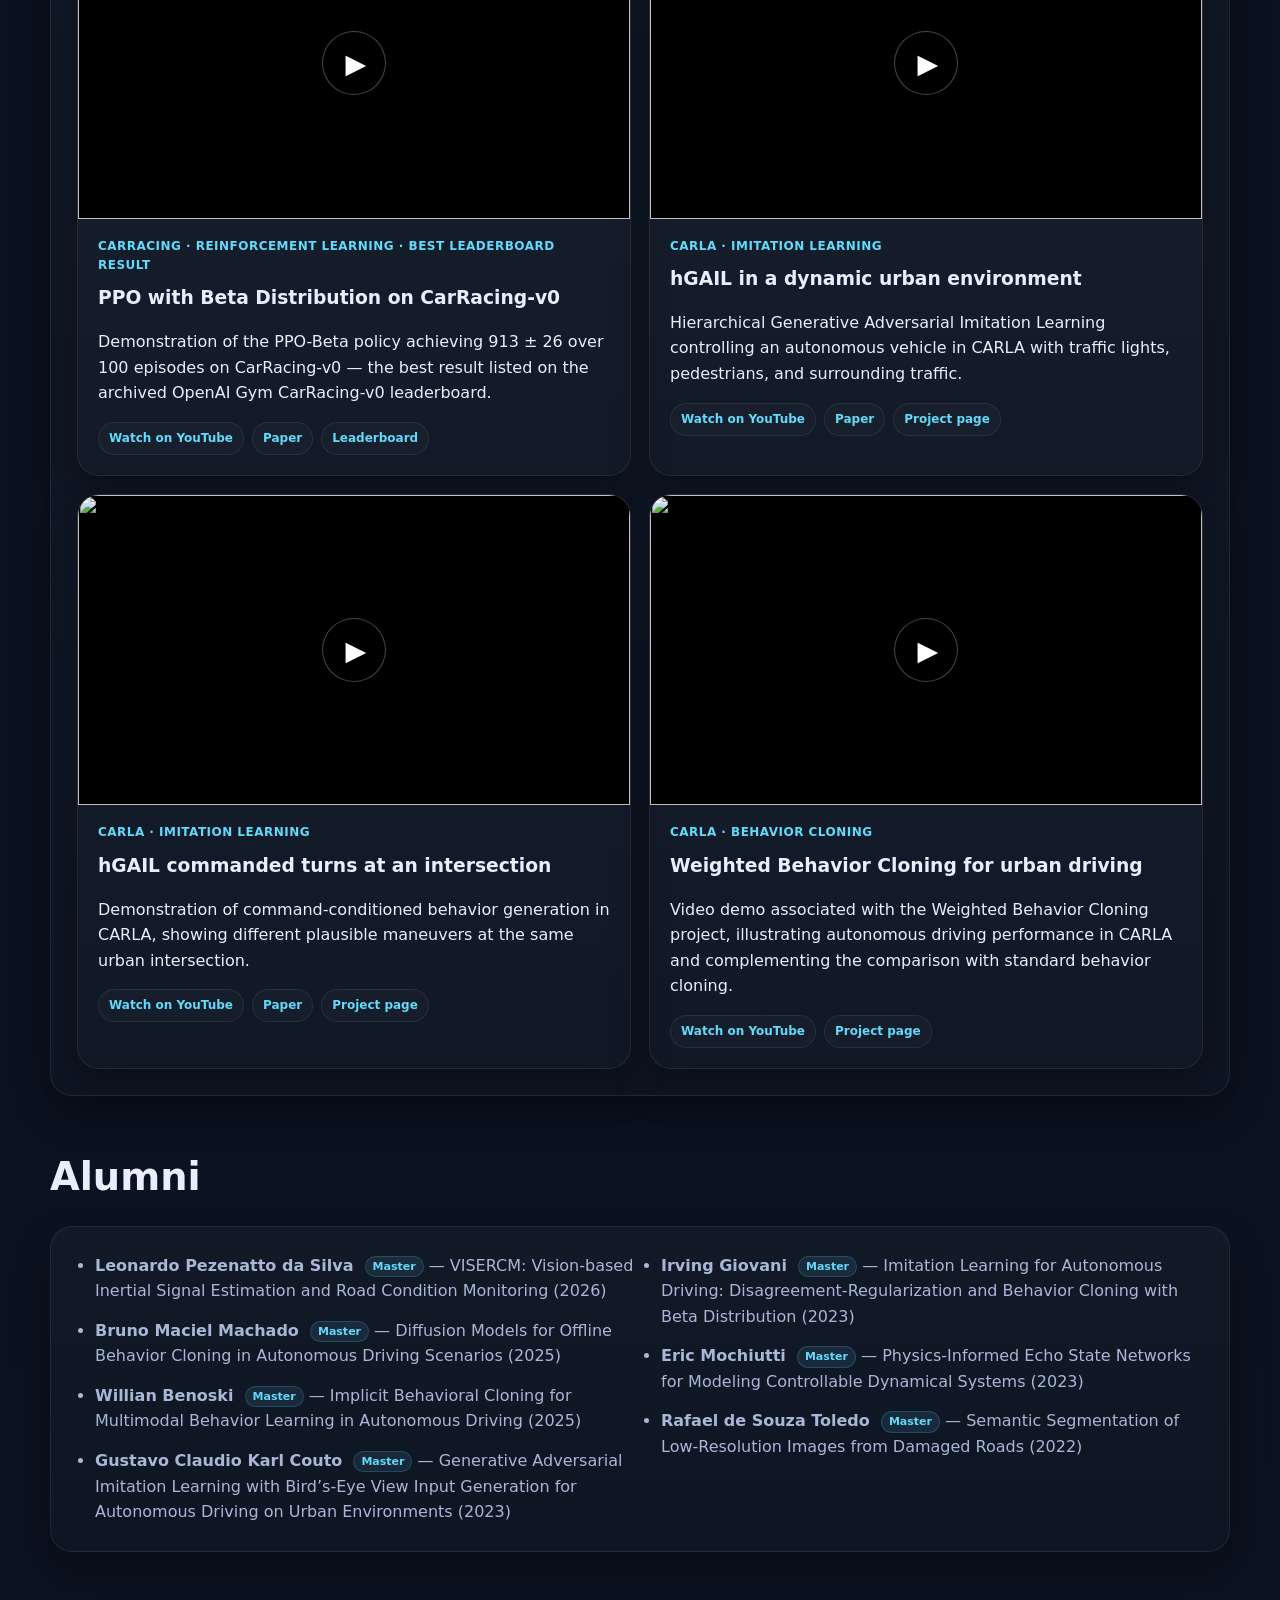
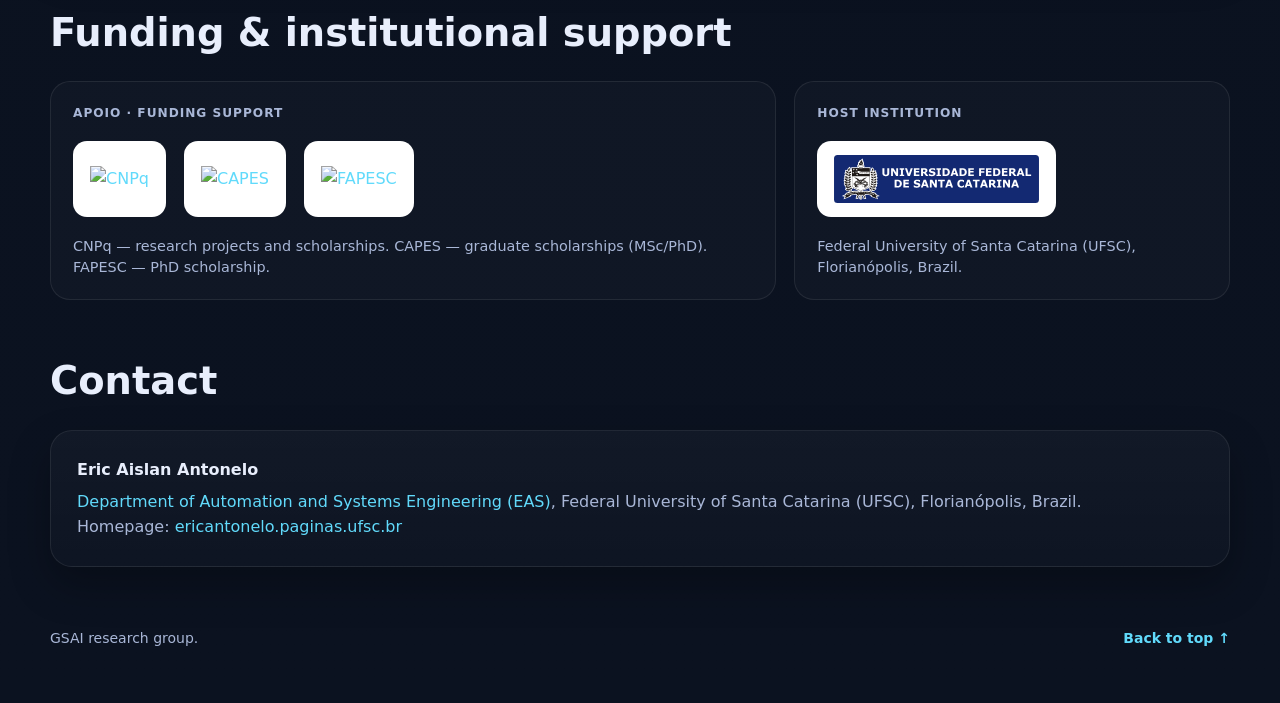
==== commit 5cd4c75e: "Label graduate alumni and remove undergraduate alumnus" ====
--- a/index.html
+++ b/index.html
@@ -162,6 +162,20 @@
       columns: 2; gap: 24px; padding-left: 18px; margin: 0;
     }
     .alumni-list li { break-inside: avoid; margin-bottom: 14px; color: var(--muted); }
+    .alumni-tag {
+      display:inline-flex;
+      align-items:center;
+      margin-left:6px;
+      padding:2px 7px;
+      border-radius:999px;
+      border:1px solid rgba(97,218,251,.18);
+      background:rgba(97,218,251,.10);
+      color:var(--accent);
+      font-size:11px;
+      font-weight:800;
+      line-height:1.4;
+      vertical-align:1px;
+    }
     @media (max-width: 980px) {
       .hero-grid, .pillars, .grid-3, .pub-grid, .media-card, .news-meta {
         grid-template-columns: 1fr;
@@ -463,12 +477,12 @@
 </div>
 <div class="section-card">
 <ul class="alumni-list">
-<li><strong>Miguel Castilho Silva</strong> — Aprendizado por Imitação Implícito para Navegação de Veículos Autônomos (2026)</li><li><strong>Leonardo Pezenatto da Silva</strong> — VISERCM: Vision-based Inertial Signal Estimation and Road Condition Monitoring (2026)</li><li><strong>Bruno Maciel Machado</strong> — Diffusion Models for Offline Behavior Cloning in Autonomous Driving Scenarios <span class="muted">(2025)</span></li>
-<li><strong>Willian Benoski</strong> — Implicit Behavioral Cloning for Multimodal Behavior Learning in Autonomous Driving <span class="muted">(2025)</span></li>
-<li><strong>Gustavo Claudio Karl Couto</strong> — Generative Adversarial Imitation Learning with Bird’s-Eye View Input Generation for Autonomous Driving on Urban Environments <span class="muted">(2023)</span></li>
-<li><strong>Irving Giovani</strong> — Imitation Learning for Autonomous Driving: Disagreement-Regularization and Behavior Cloning with Beta Distribution <span class="muted">(2023)</span></li>
-<li><strong>Eric Mochiutti</strong> — Physics-Informed Echo State Networks for Modeling Controllable Dynamical Systems <span class="muted">(2023)</span></li>
-<li><strong>Rafael de Souza Toledo</strong> — Semantic Segmentation of Low-Resolution Images from Damaged Roads <span class="muted">(2022)</span></li>
+<li><strong>Leonardo Pezenatto da Silva</strong> <span class="alumni-tag">Master</span> — VISERCM: Vision-based Inertial Signal Estimation and Road Condition Monitoring (2026)</li><li><strong>Bruno Maciel Machado</strong> <span class="alumni-tag">Master</span> — Diffusion Models for Offline Behavior Cloning in Autonomous Driving Scenarios <span class="muted">(2025)</span></li>
+<li><strong>Willian Benoski</strong> <span class="alumni-tag">Master</span> — Implicit Behavioral Cloning for Multimodal Behavior Learning in Autonomous Driving <span class="muted">(2025)</span></li>
+<li><strong>Gustavo Claudio Karl Couto</strong> <span class="alumni-tag">Master</span> — Generative Adversarial Imitation Learning with Bird’s-Eye View Input Generation for Autonomous Driving on Urban Environments <span class="muted">(2023)</span></li>
+<li><strong>Irving Giovani</strong> <span class="alumni-tag">Master</span> — Imitation Learning for Autonomous Driving: Disagreement-Regularization and Behavior Cloning with Beta Distribution <span class="muted">(2023)</span></li>
+<li><strong>Eric Mochiutti</strong> <span class="alumni-tag">Master</span> — Physics-Informed Echo State Networks for Modeling Controllable Dynamical Systems <span class="muted">(2023)</span></li>
+<li><strong>Rafael de Souza Toledo</strong> <span class="alumni-tag">Master</span> — Semantic Segmentation of Low-Resolution Images from Damaged Roads <span class="muted">(2022)</span></li>
 </ul>
 </div>
 </section>
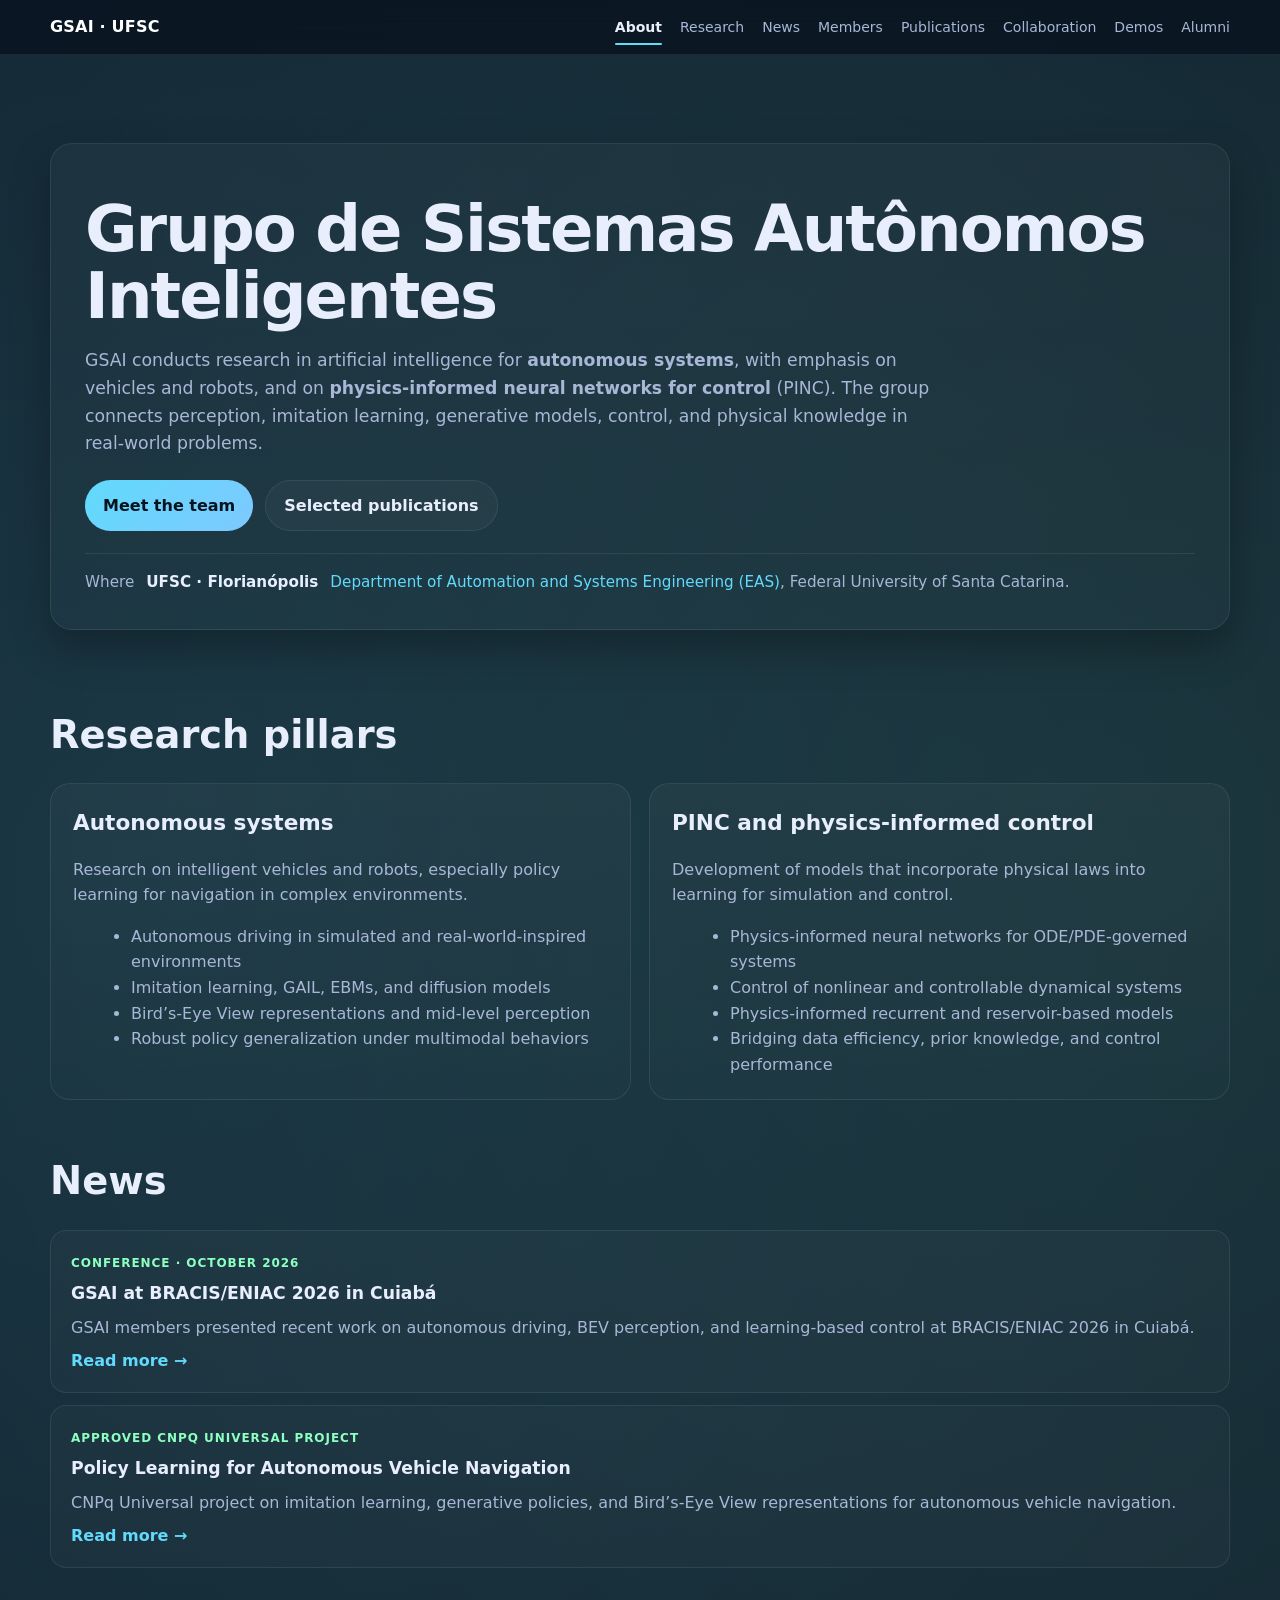
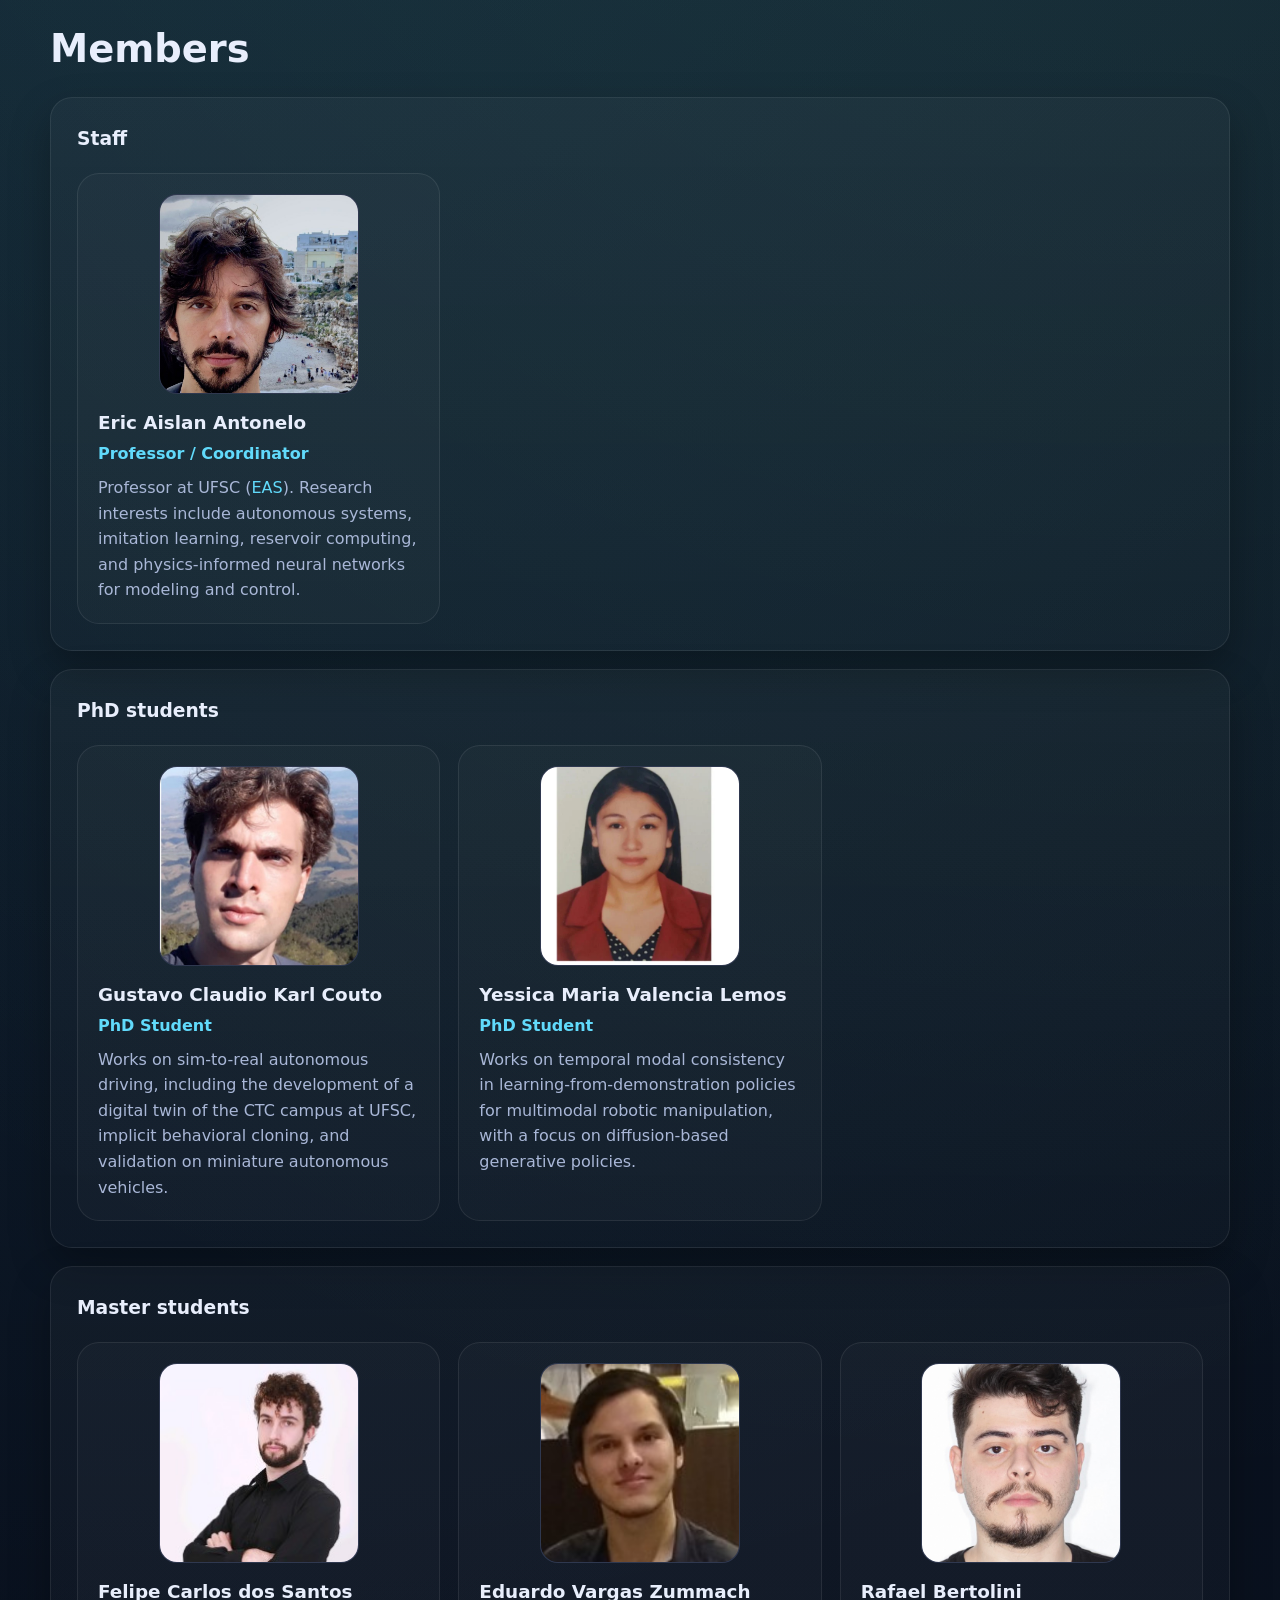
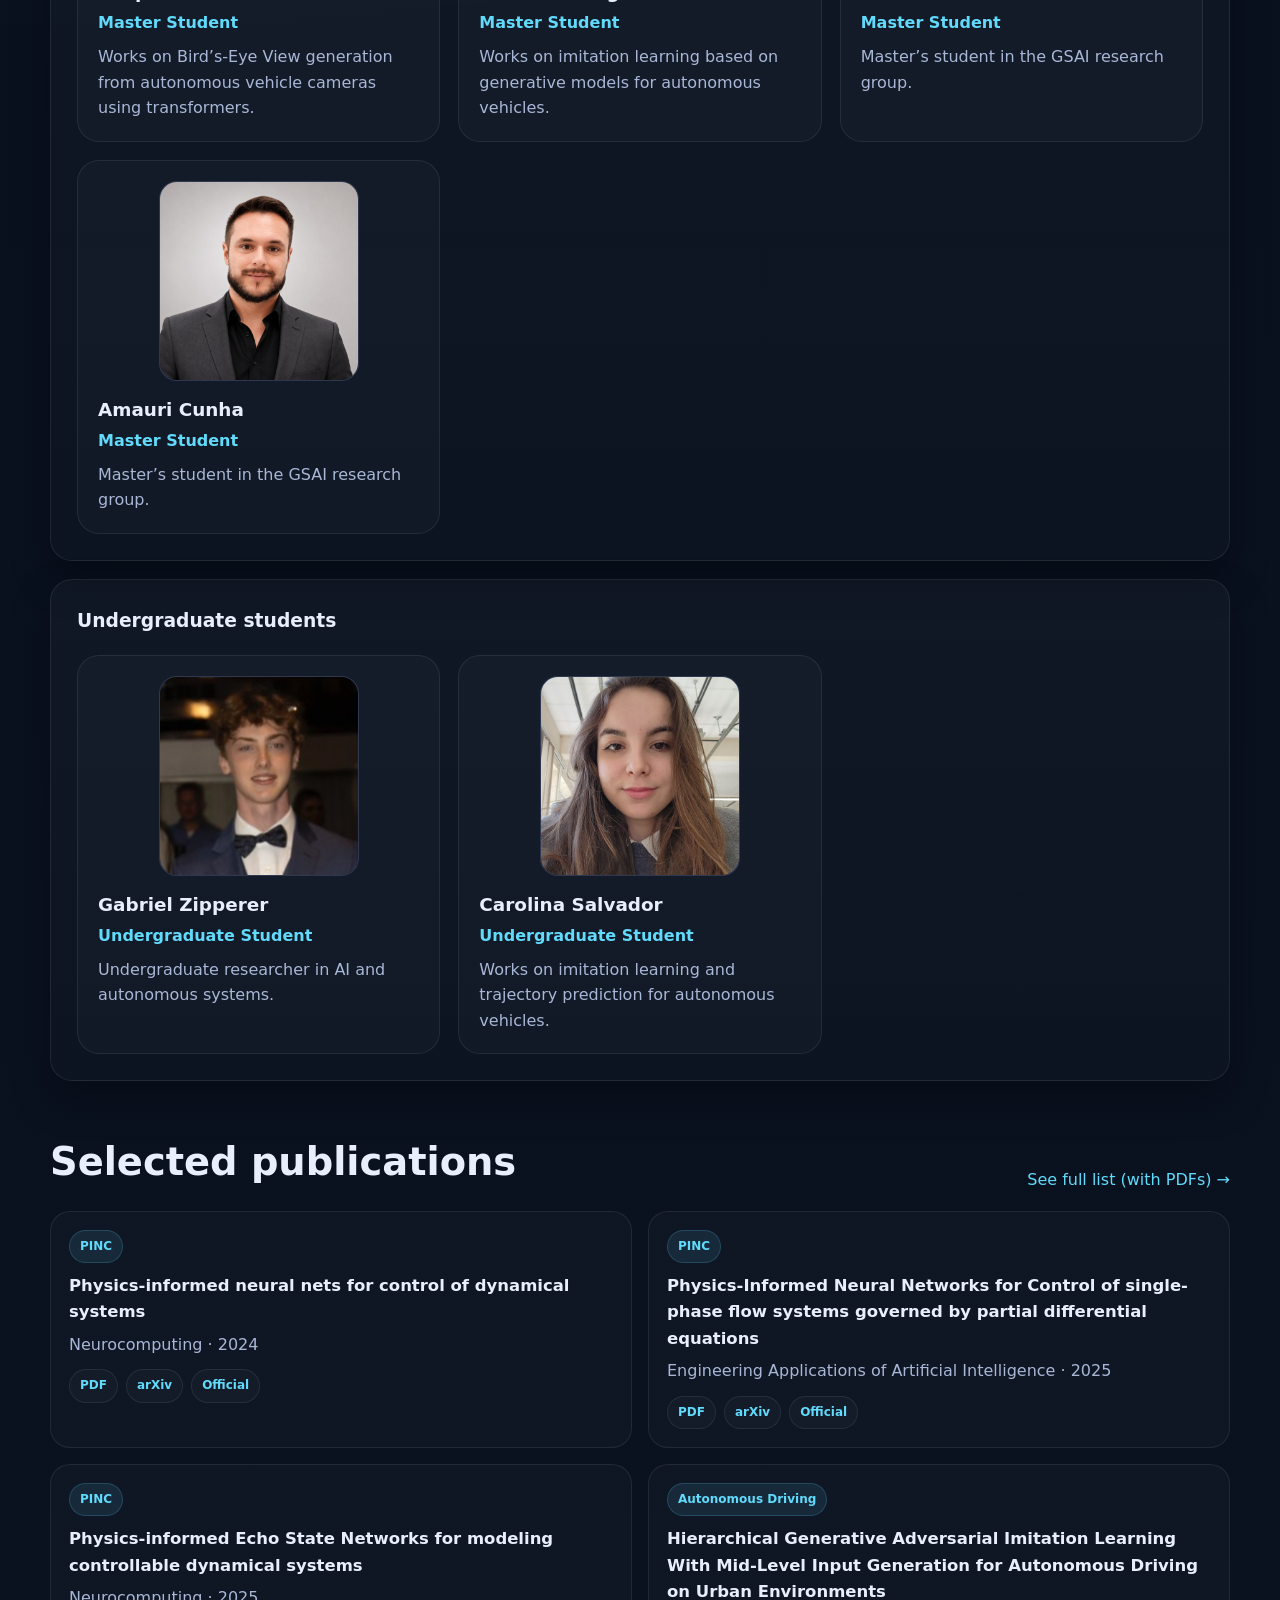
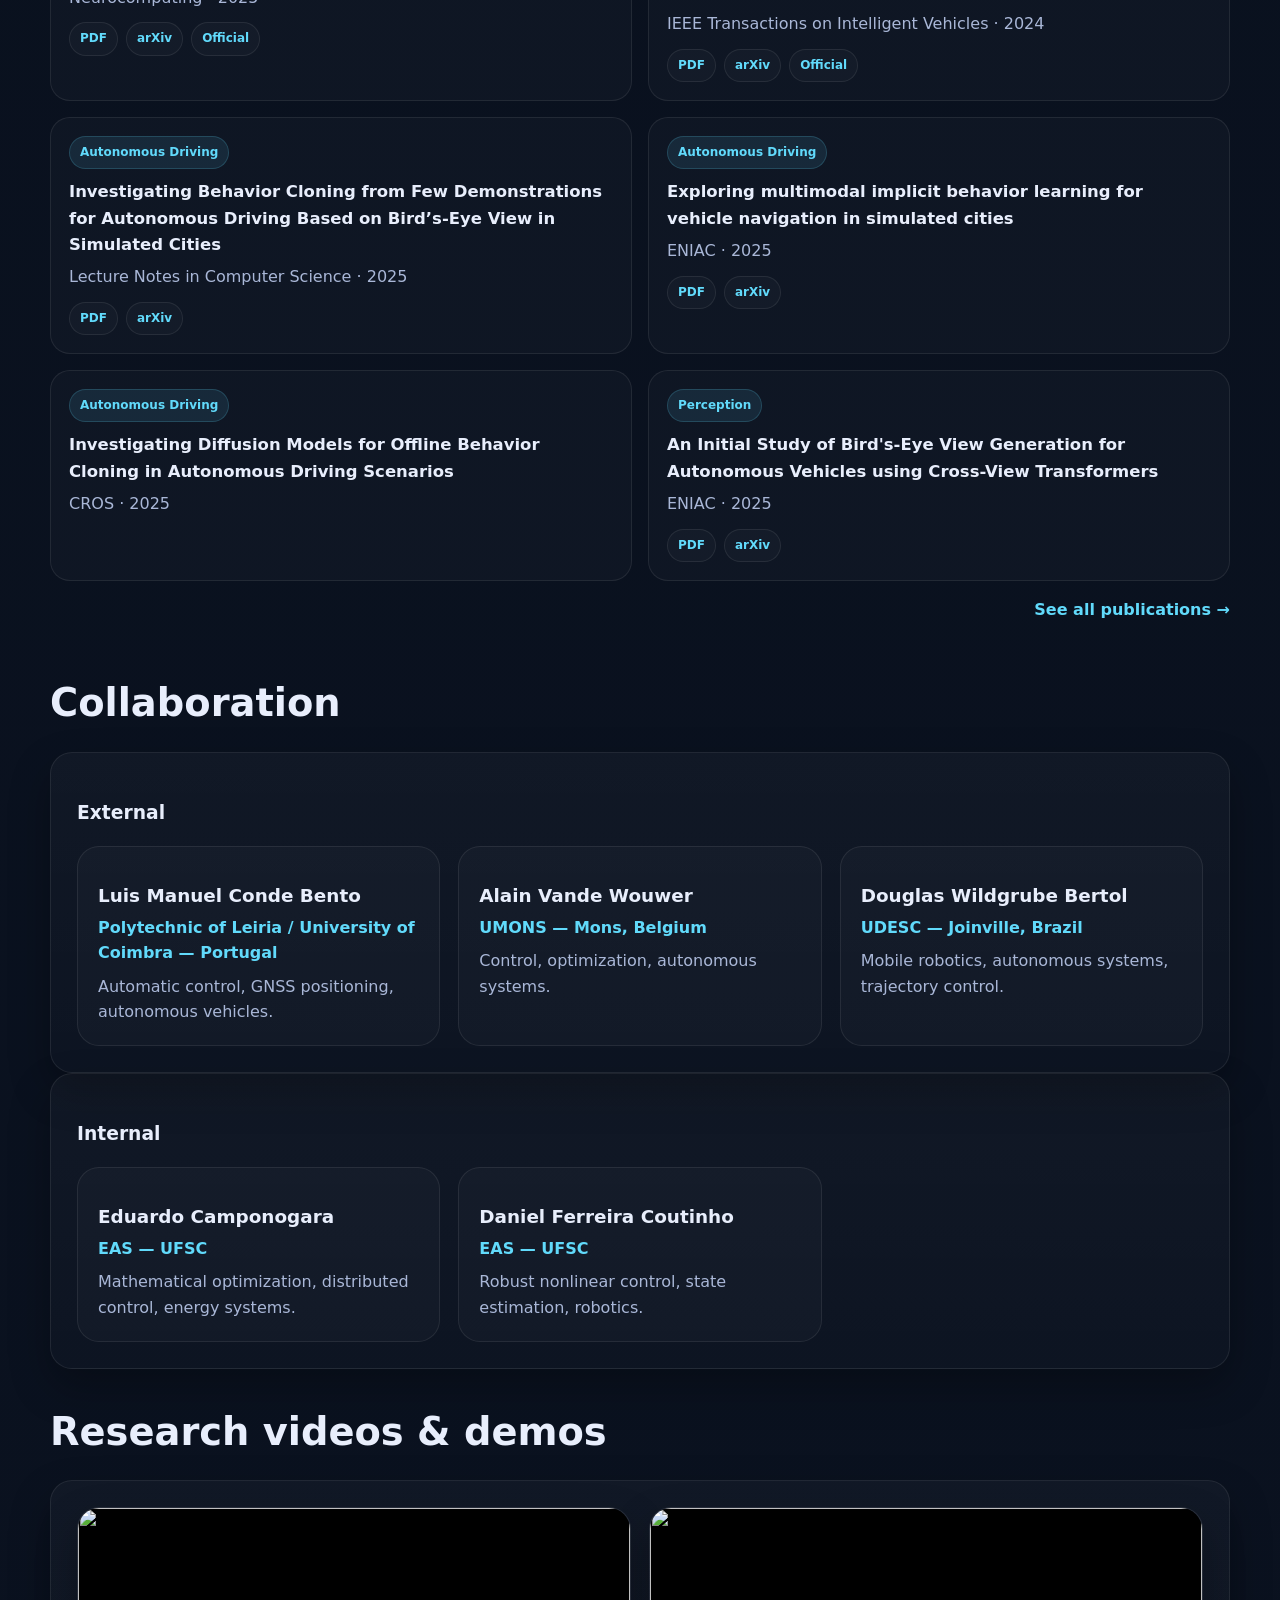
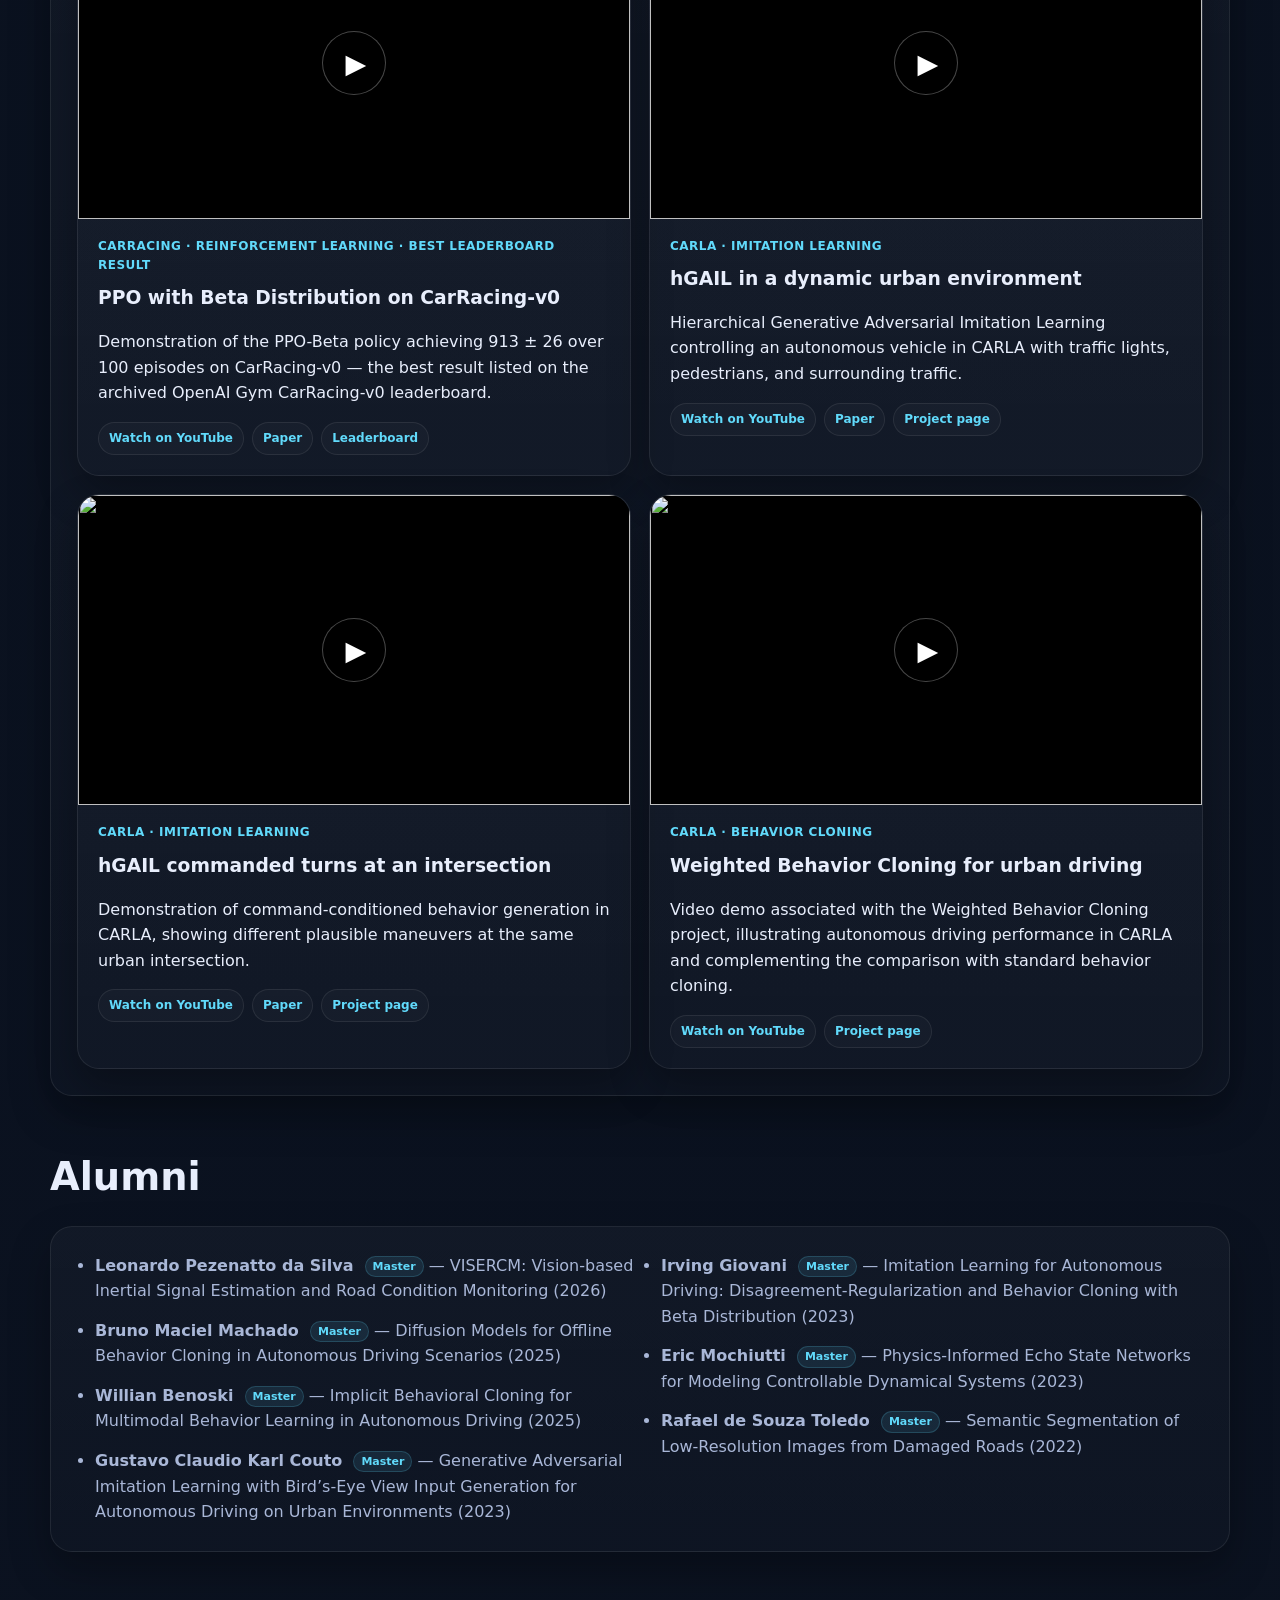
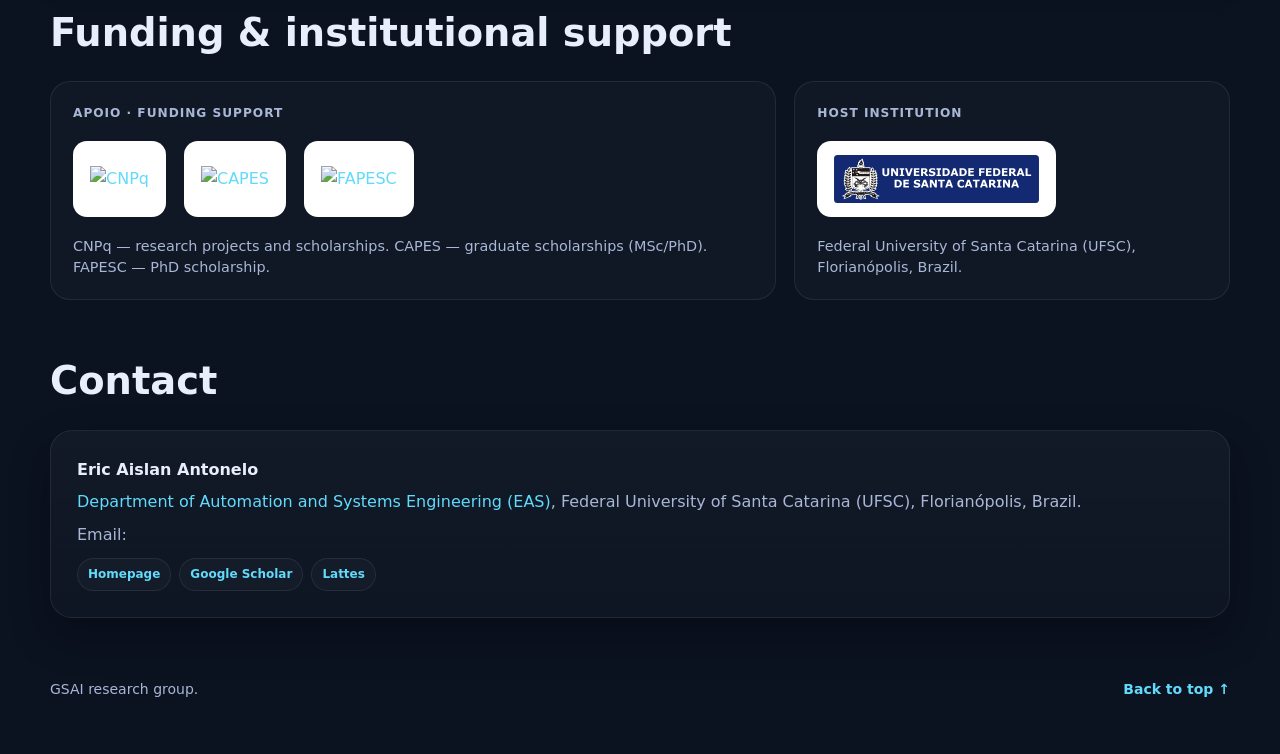
==== commit 5d98c18f: "Add obfuscated email and academic profile links to Contact" ====
--- a/index.html
+++ b/index.html
@@ -162,6 +162,19 @@
       columns: 2; gap: 24px; padding-left: 18px; margin: 0;
     }
     .alumni-list li { break-inside: avoid; margin-bottom: 14px; color: var(--muted); }
+    .contact-details { margin:0 0 8px; }
+    .contact-links { display:flex; flex-wrap:wrap; gap:8px; margin-top:10px; }
+    .contact-links a {
+      display:inline-flex;
+      padding:6px 10px;
+      border:1px solid var(--line);
+      border-radius:999px;
+      background:rgba(255,255,255,.025);
+      font-size:12px;
+      font-weight:700;
+      text-decoration:none;
+    }
+    .contact-links a:hover { background:rgba(97,218,251,.08); }
     .alumni-tag {
       display:inline-flex;
       align-items:center;
@@ -525,7 +538,13 @@
 </div>
 <div class="section-card">
 <p style="margin:0 0 6px"><strong>Eric Aislan Antonelo</strong></p>
-<p class="muted" style="margin:0"><a href="https://eas.ufsc.br/" rel="noopener noreferrer" target="_blank">Department of Automation and Systems Engineering (EAS)</a>, Federal University of Santa Catarina (UFSC), Florianópolis, Brazil.<br/>Homepage: <a href="https://ericantonelo.paginas.ufsc.br/" rel="noopener noreferrer" target="_blank">ericantonelo.paginas.ufsc.br</a></p>
+<p class="muted contact-details"><a href="https://eas.ufsc.br/" rel="noopener noreferrer" target="_blank">Department of Automation and Systems Engineering (EAS)</a>, Federal University of Santa Catarina (UFSC), Florianópolis, Brazil.</p>
+<p class="muted contact-details">Email: <span id="contact-email"></span></p>
+<div class="contact-links">
+  <a href="https://ericantonelo.paginas.ufsc.br/" rel="noopener noreferrer" target="_blank">Homepage</a>
+  <a href="https://scholar.google.com/citations?user=fSiq-2kAAAAJ&amp;hl=en" rel="noopener noreferrer" target="_blank">Google Scholar</a>
+  <a href="http://lattes.cnpq.br/9164096321999079" rel="noopener noreferrer" target="_blank">Lattes</a>
+</div>
 </div>
 </section>
 <div class="footer footer-row">
@@ -533,5 +552,5 @@
       <a class="back-to-top" href="#top">Back to top ↑</a>
     </div>
 </main>
-<script src="site.js?v=20261023-6"></script></body>
+<script src="site.js?v=20261024-1"></script></body>
 </html>
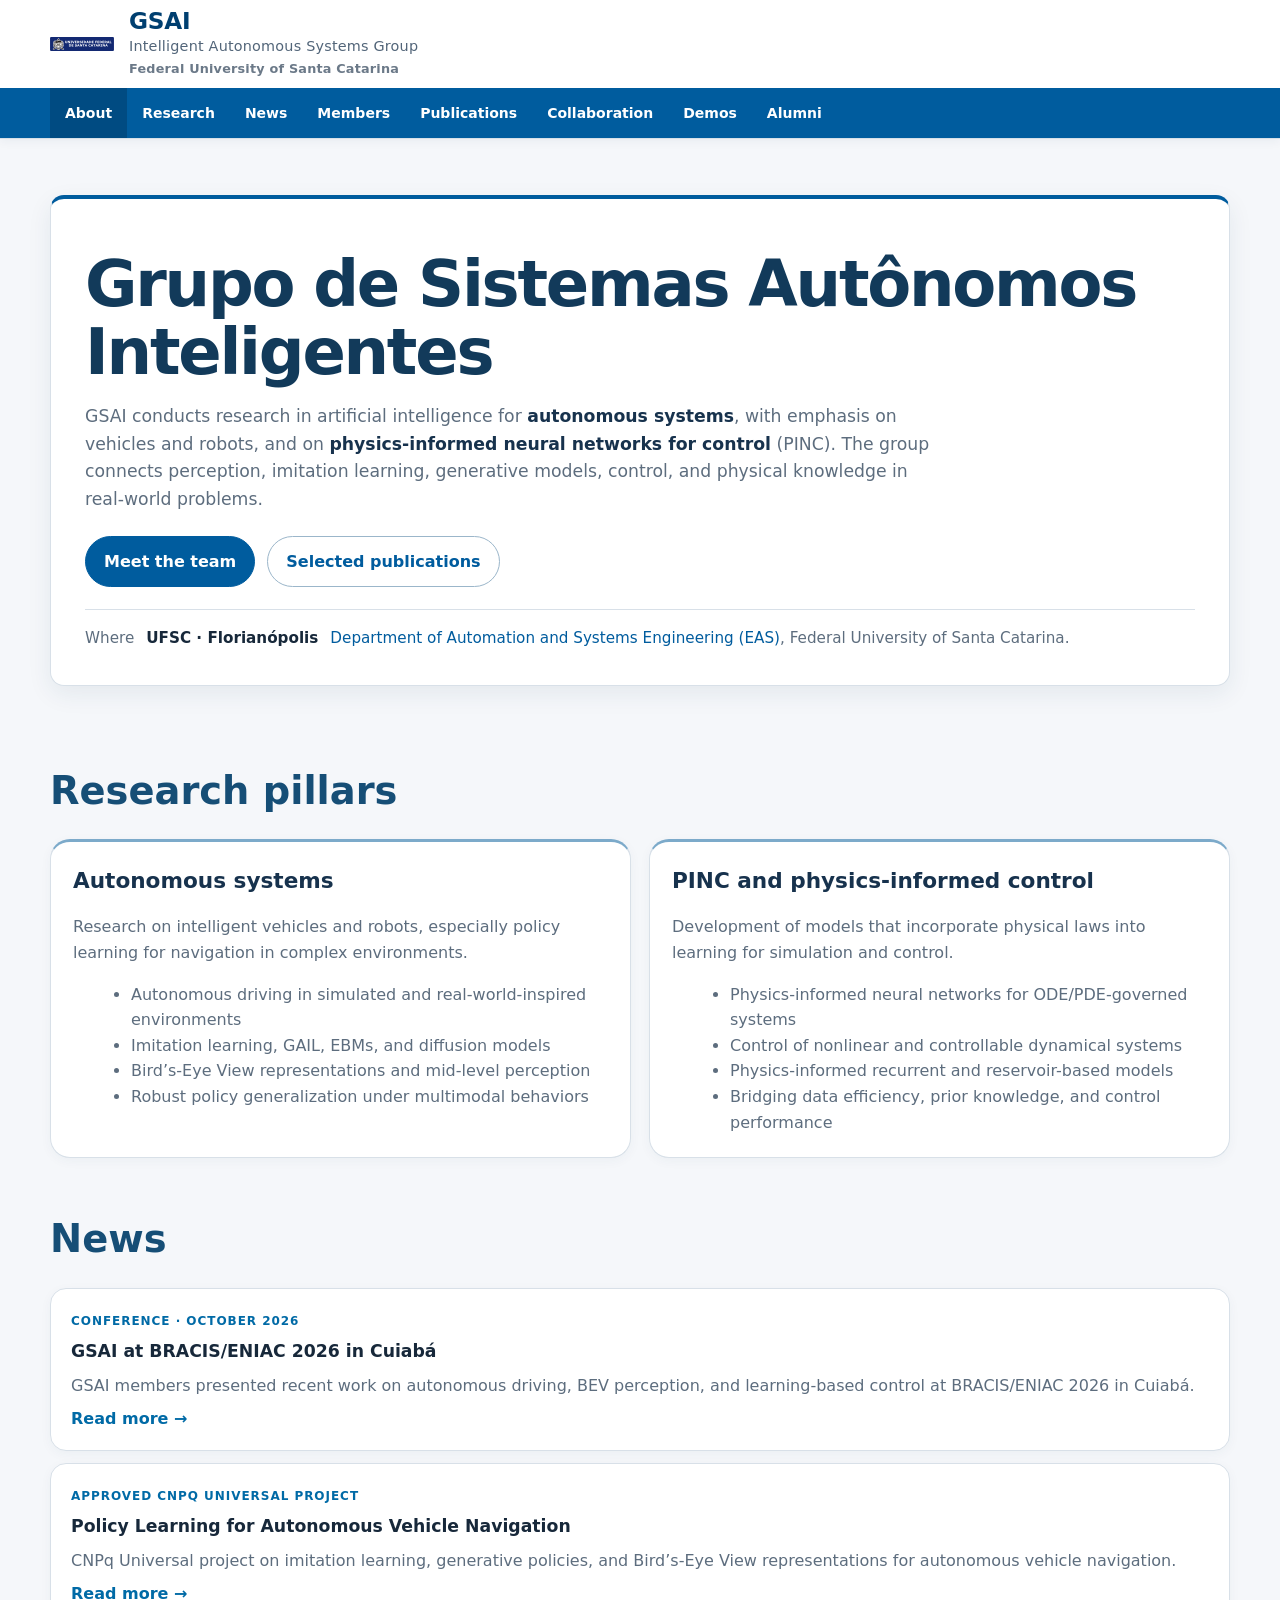
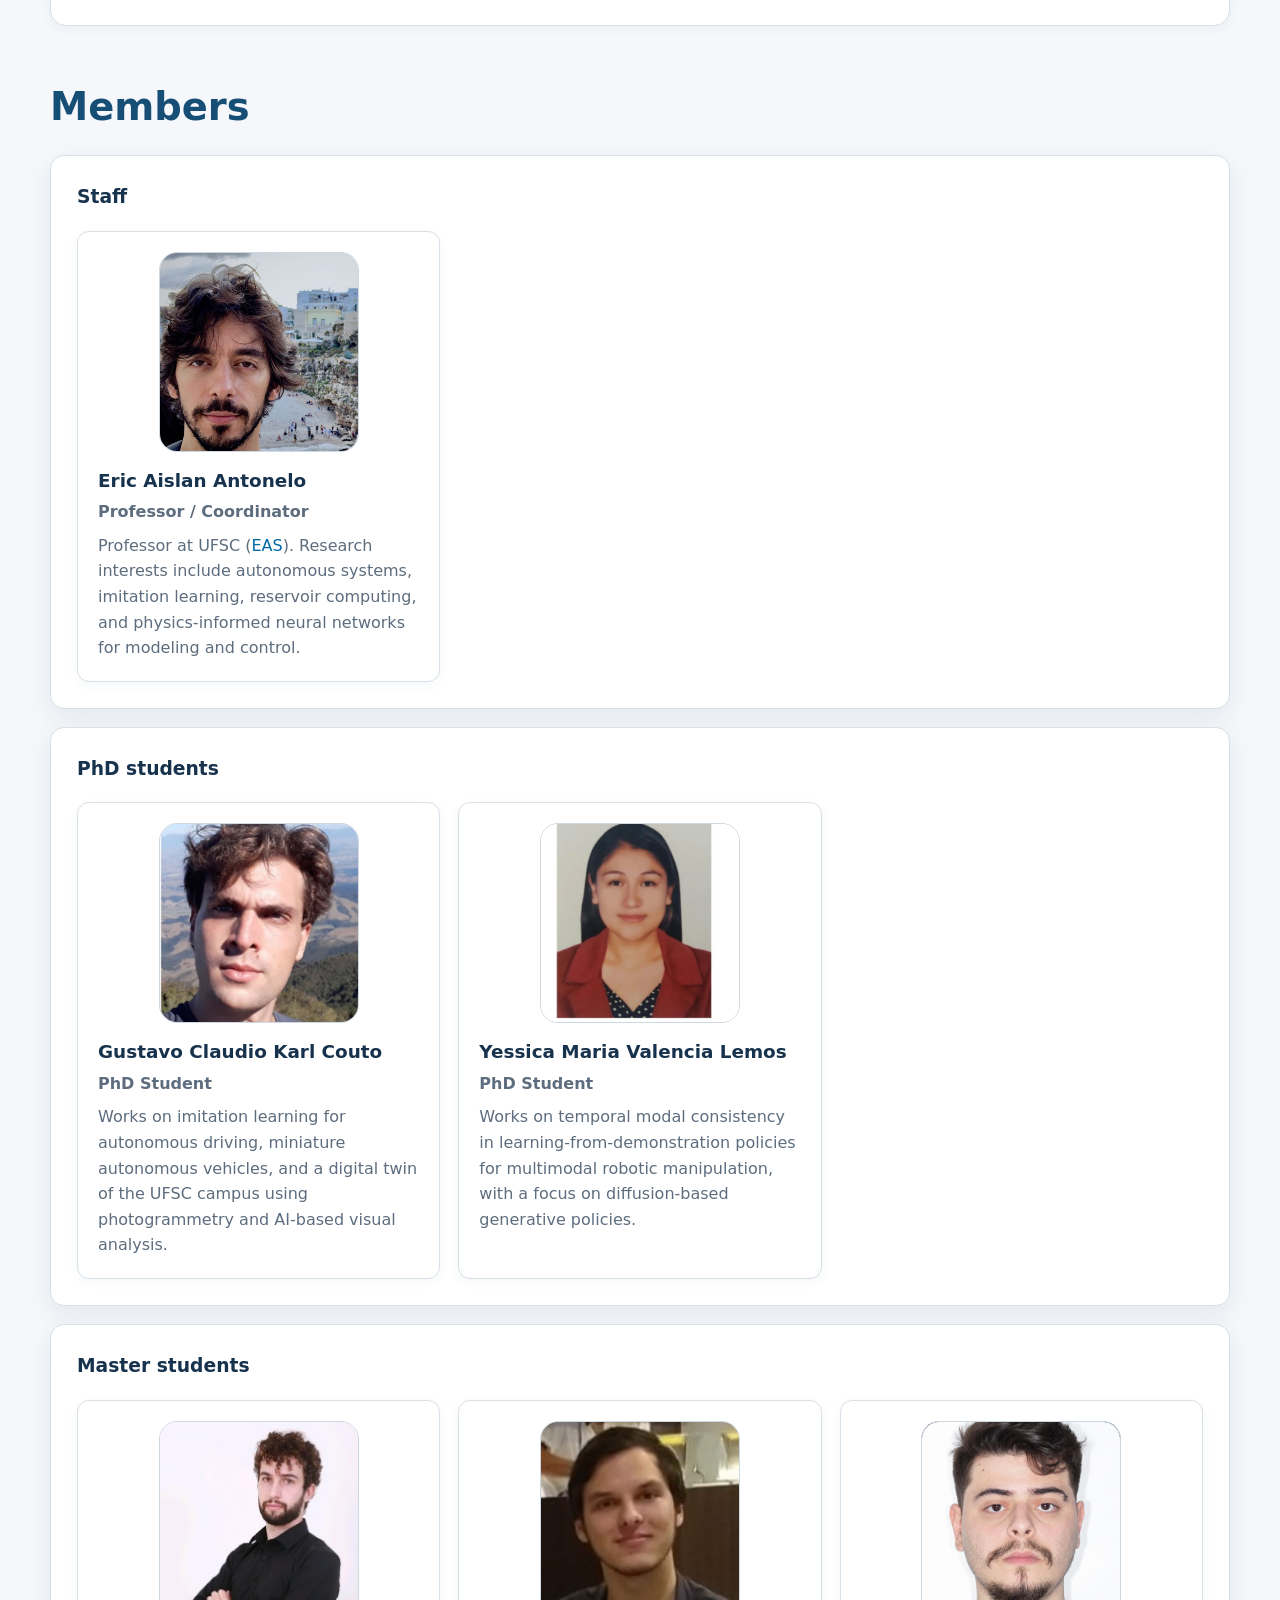
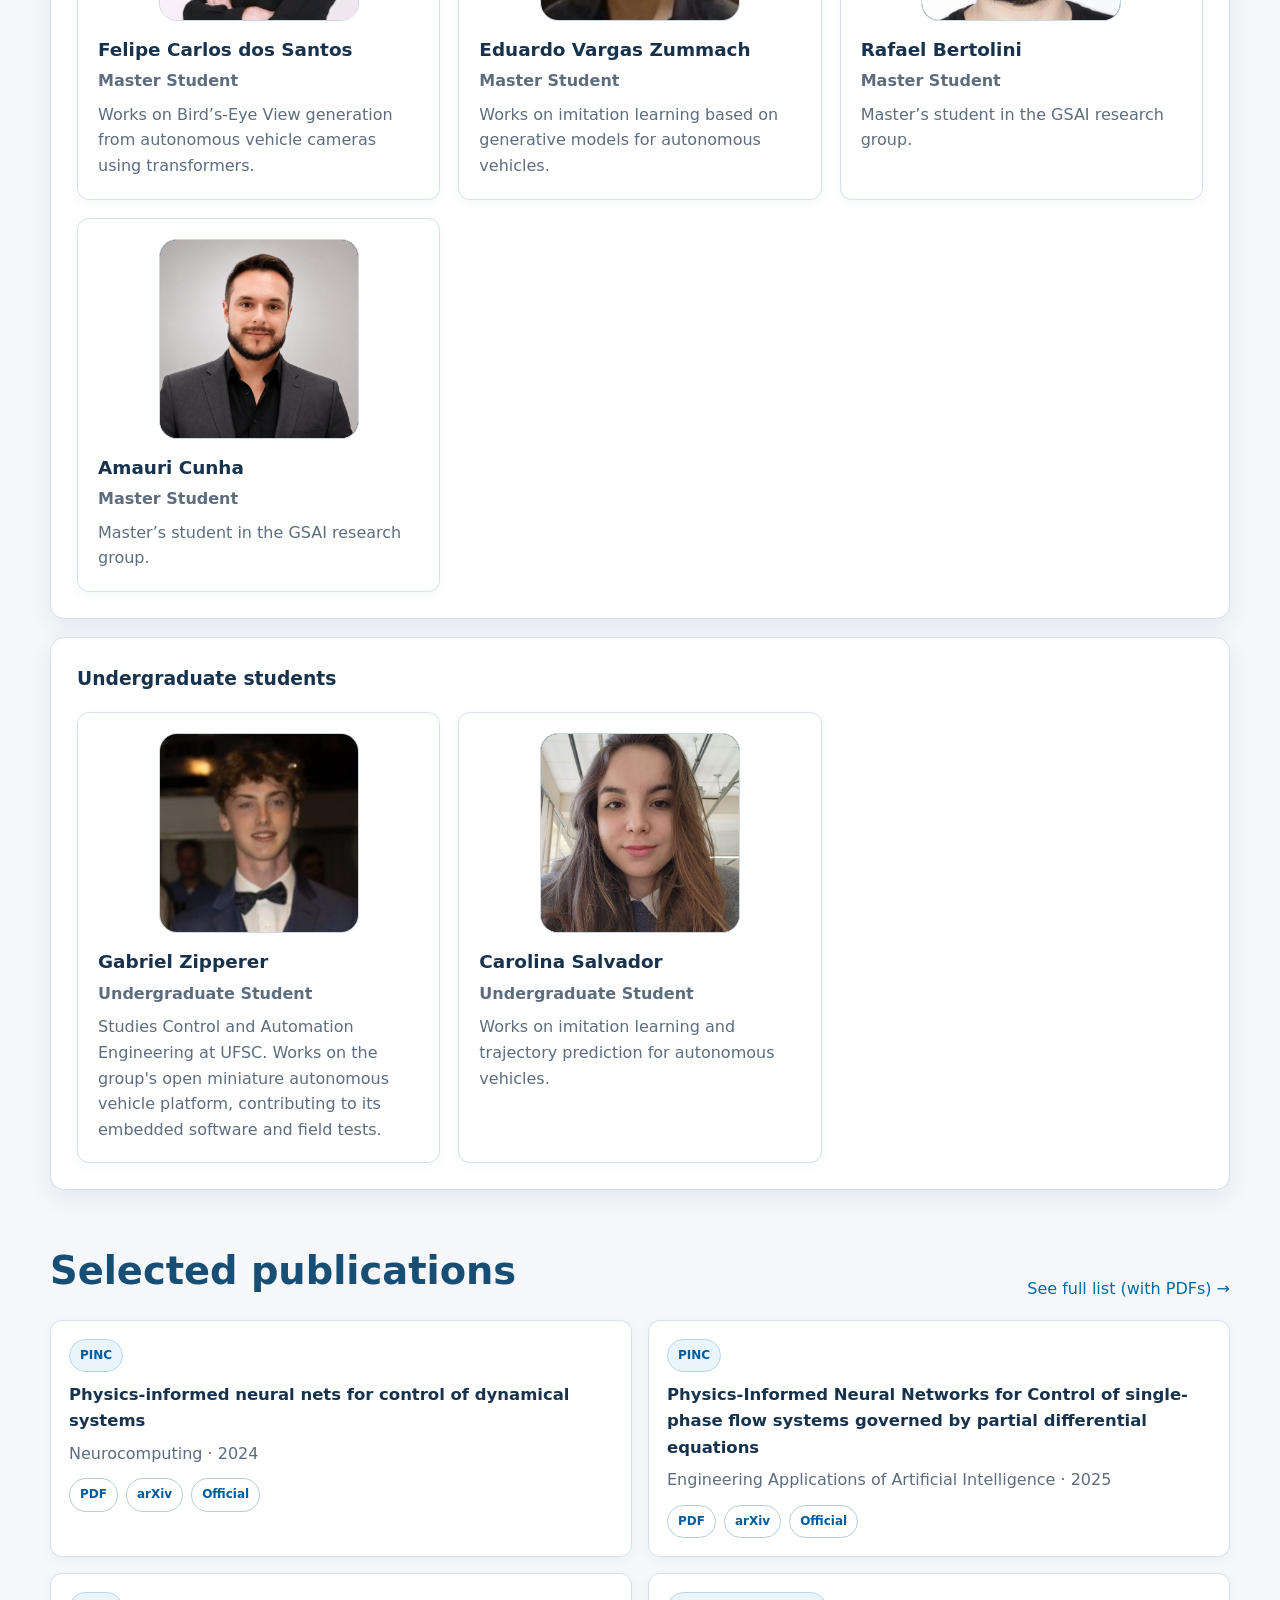
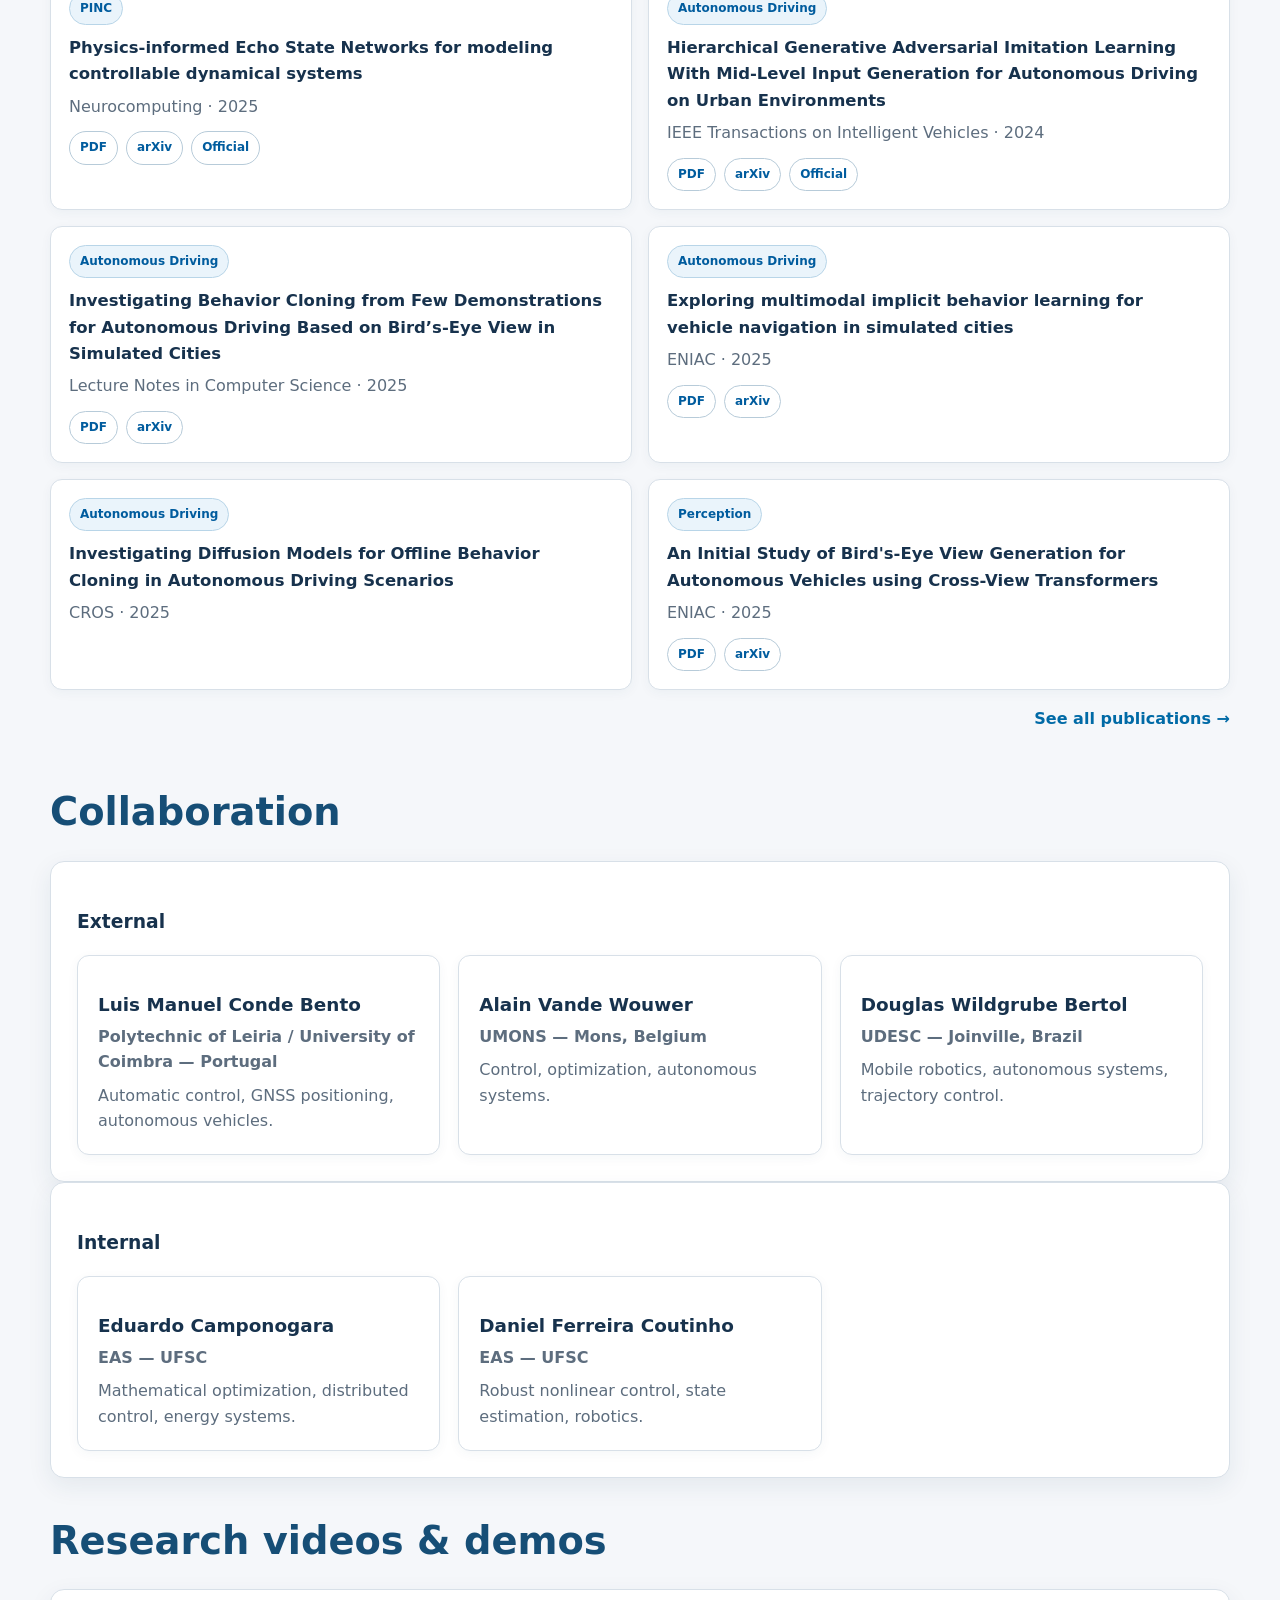
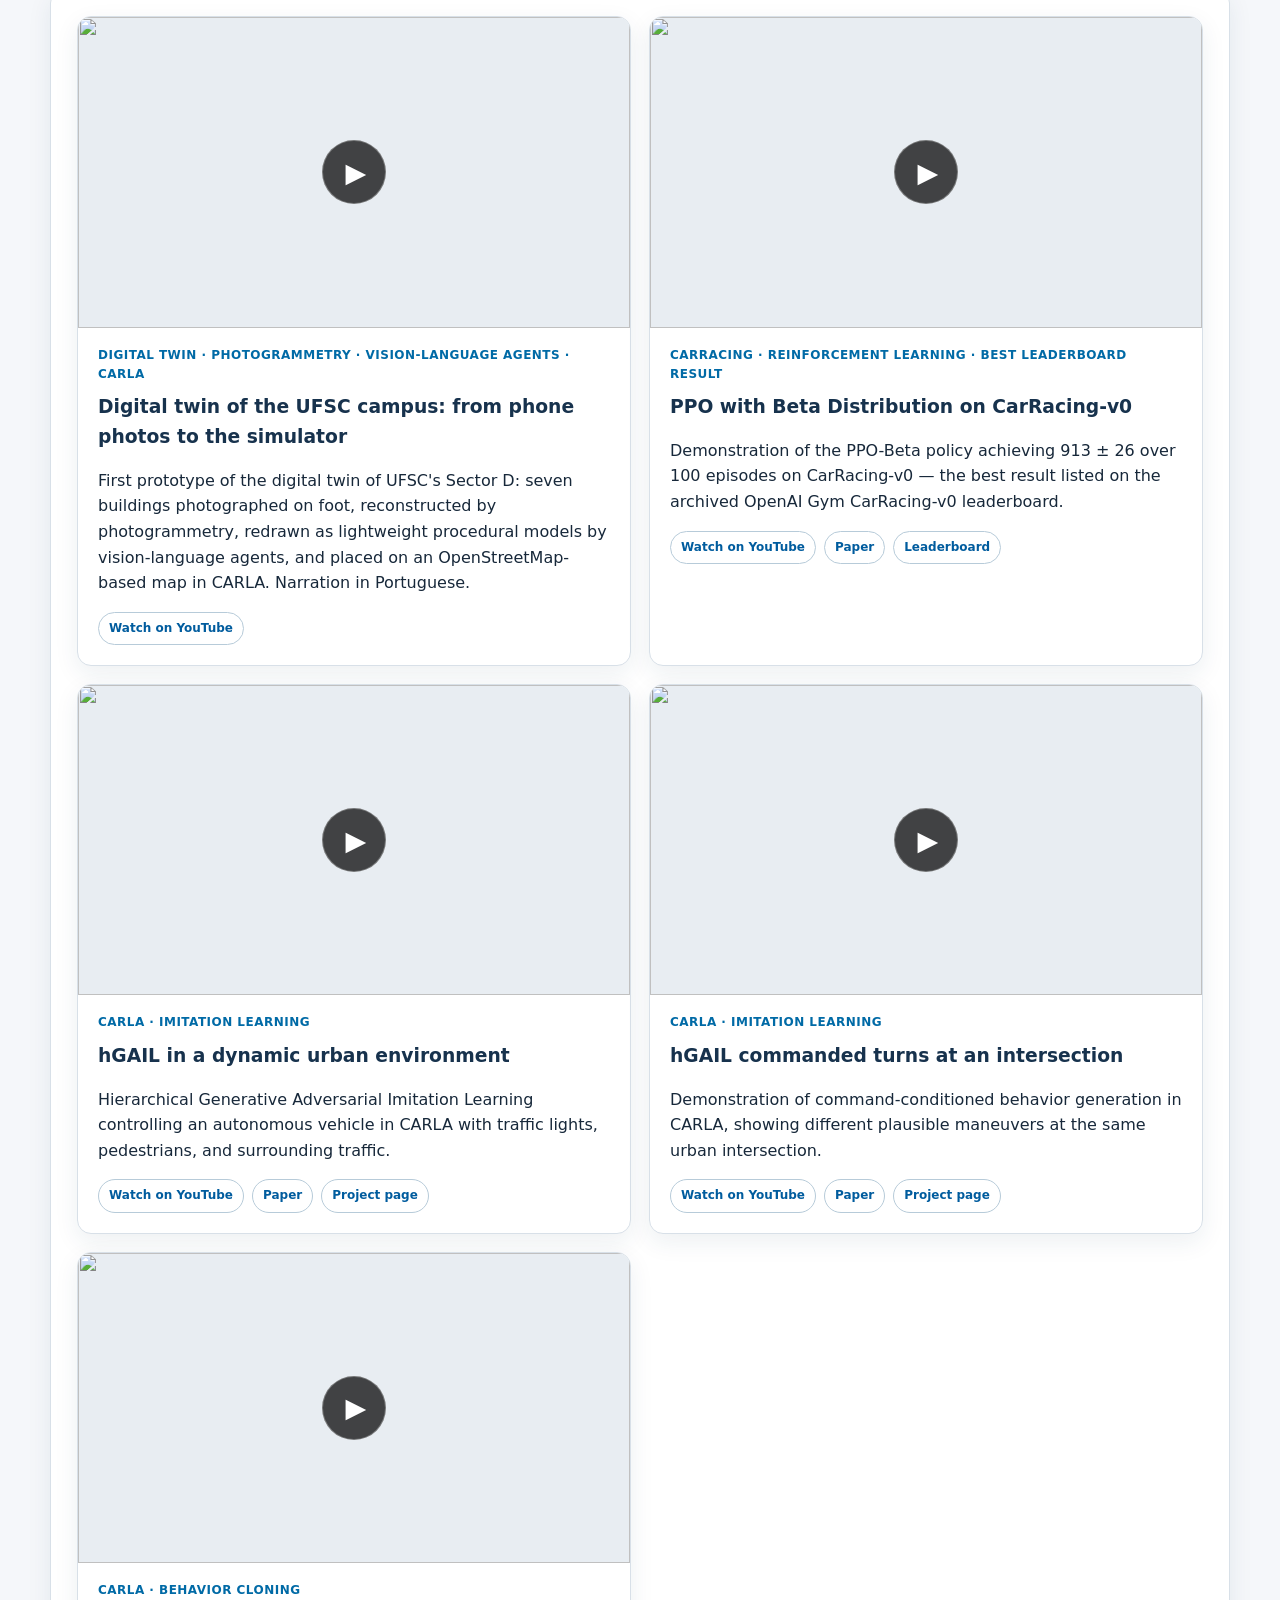
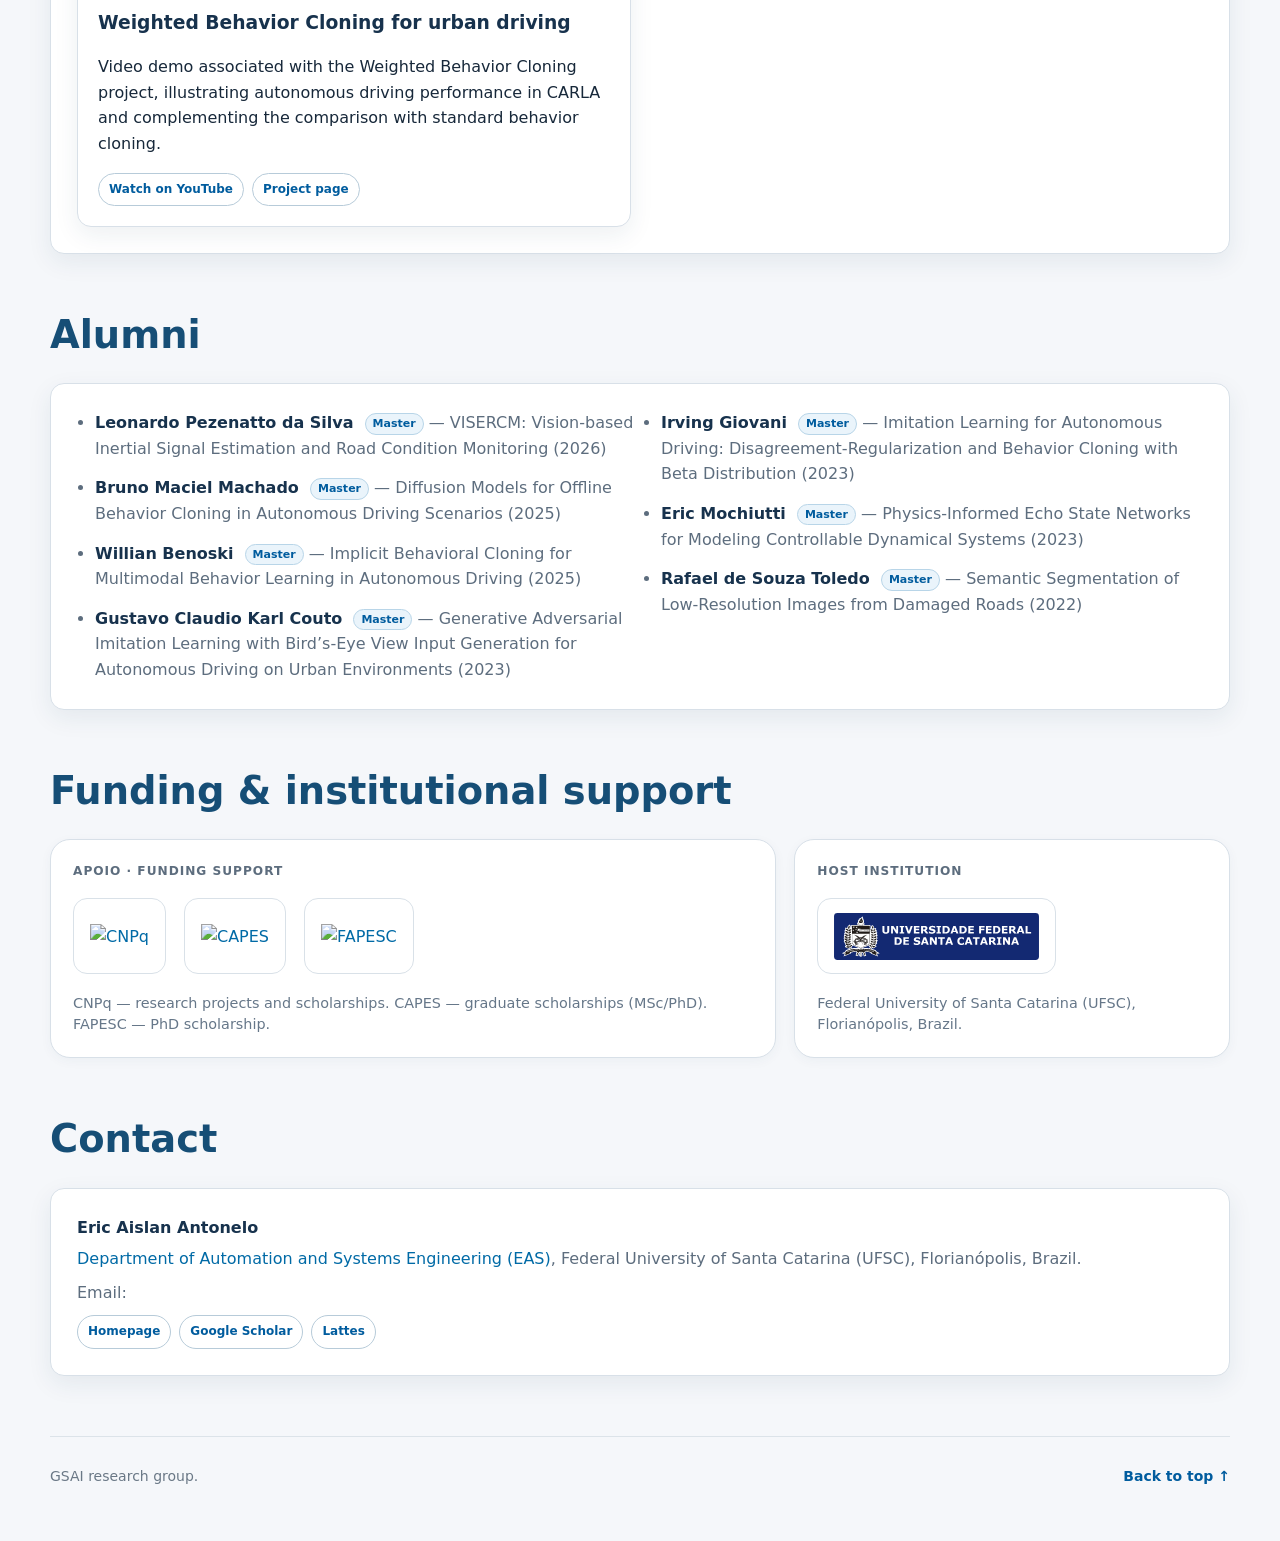
==== commit 14a25767: "Apply UFSC light proposal theme" ====
--- a/index.html
+++ b/index.html
@@ -6,18 +6,18 @@
 <meta content="text/html; charset=utf-8" http-equiv="Content-Type"/>
 <meta content="width=device-width, initial-scale=1.0" name="viewport"/>
 <meta name="description" content="GSAI at UFSC researches autonomous systems, autonomous driving, imitation learning, generative models, and physics-informed neural networks for control."/>
-<link rel="canonical" href="https://erantone.github.io/gsai/"/>
+<link rel="canonical" href="https://gsai.ufsc.br/"/>
 <meta property="og:type" content="website"/>
 <meta property="og:site_name" content="GSAI · UFSC"/>
 <meta property="og:title" content="GSAI · Intelligent Autonomous Systems Group · UFSC"/>
 <meta property="og:description" content="GSAI at UFSC researches autonomous systems, autonomous driving, imitation learning, generative models, and physics-informed neural networks for control."/>
-<meta property="og:url" content="https://erantone.github.io/gsai/"/>
-<meta property="og:image" content="https://erantone.github.io/gsai/images/news/bracis-eniac-2026-group.jpg"/>
+<meta property="og:url" content="https://gsai.ufsc.br/"/>
+<meta property="og:image" content="https://gsai.ufsc.br/images/news/bracis-eniac-2026-group.jpg"/>
 <meta property="og:image:alt" content="GSAI · Intelligent Autonomous Systems Group at UFSC"/>
 <meta name="twitter:card" content="summary_large_image"/>
 <meta name="twitter:title" content="GSAI · Intelligent Autonomous Systems Group · UFSC"/>
 <meta name="twitter:description" content="GSAI at UFSC researches autonomous systems, autonomous driving, imitation learning, generative models, and physics-informed neural networks for control."/>
-<meta name="twitter:image" content="https://erantone.github.io/gsai/images/news/bracis-eniac-2026-group.jpg"/>
+<meta name="twitter:image" content="https://gsai.ufsc.br/images/news/bracis-eniac-2026-group.jpg"/>
 <title>GSAI · Intelligent Autonomous Systems Group · UFSC</title>
 <link rel="stylesheet" href="styles.css?v=20261023-3"/>
 <style>
@@ -409,8 +409,9 @@
       .support-logo.ufsc { max-width:180px; max-height:54px; }
     }
 </style>
+<link rel="stylesheet" href="ufsc-light.css?v=20261104-1"/>
 </head>
-<body id="top"><div id="site-nav"></div><script src="shared-nav.js?v=20261023-4"></script>
+<body id="top"><div id="site-nav"></div><script src="shared-nav.js?v=20261104-light1"></script>
 <header class="hero">
 <div class="wrap hero-grid">
 <div class="hero-card">
--- a/ufsc-light.css
+++ b/ufsc-light.css
@@ -0,0 +1,264 @@
+/* UFSC light proposal — isolated branch theme */
+:root {
+  --bg:#f5f7fa;
+  --panel:#ffffff;
+  --panel-2:#eef3f8;
+  --text:#17283a;
+  --muted:#5d6d7e;
+  --line:#d8e0e8;
+  --accent:#005c9e;
+  --accent-2:#0077b6;
+  --shadow:0 8px 24px rgba(27,58,88,.08);
+  --radius:14px;
+}
+
+html { background:#f5f7fa; }
+body {
+  background:#f5f7fa !important;
+  color:var(--text) !important;
+}
+
+/* Institutional header */
+.site-header {
+  position:sticky;
+  top:0;
+  z-index:100;
+  background:#fff;
+  border-bottom:1px solid #d6e0e8;
+  box-shadow:0 2px 10px rgba(20,54,82,.06);
+}
+.brand-bar { background:#fff; }
+.brand-inner {
+  min-height:88px;
+  display:flex;
+  align-items:center;
+  justify-content:space-between;
+  gap:24px;
+}
+.brand {
+  display:flex !important;
+  align-items:center;
+  gap:15px;
+  color:#17324d !important;
+  text-decoration:none !important;
+}
+.brand-logo {
+  width:64px;
+  height:64px;
+  object-fit:contain;
+  flex:0 0 auto;
+}
+.brand-copy { display:grid; gap:1px; }
+.brand-name {
+  font-size:1.45rem;
+  line-height:1.1;
+  font-weight:800;
+  color:#003f70;
+  letter-spacing:-.01em;
+}
+.brand-subtitle {
+  color:#526579;
+  font-size:.9rem;
+  font-weight:500;
+}
+.brand-university {
+  color:#6b7988;
+  font-size:.8rem;
+}
+.nav {
+  position:static !important;
+  background:#005c9e !important;
+  border:0 !important;
+  backdrop-filter:none !important;
+}
+.nav .inner {
+  min-height:48px;
+  padding:0 !important;
+  justify-content:flex-start !important;
+}
+.menu-shell { width:100%; }
+.menu {
+  gap:0 !important;
+  font-size:14px;
+}
+.menu a {
+  color:#fff !important;
+  padding:14px 15px;
+  font-weight:600;
+  text-decoration:none !important;
+}
+.menu a:hover {
+  background:rgba(255,255,255,.12);
+  color:#fff !important;
+}
+.menu a.active,
+.menu a[aria-current="page"] {
+  background:#004b82;
+  color:#fff !important;
+  font-weight:750;
+}
+.menu a.active::after,
+.menu a[aria-current="page"]::after { display:none !important; }
+
+/* Overall page */
+.hero { padding-top:56px !important; }
+.hero-card,
+.side-card,
+.section-card {
+  background:#fff !important;
+  border:1px solid var(--line) !important;
+  box-shadow:var(--shadow) !important;
+  border-radius:var(--radius) !important;
+}
+.hero-card {
+  border-top:4px solid #005c9e !important;
+}
+h1,h2,h3,h4,strong { color:#17324d; }
+h1 {
+  color:#123a5a !important;
+  letter-spacing:-.035em;
+}
+.section-head h2 {
+  color:#164e76;
+  font-weight:750;
+}
+.lead,
+.member-card p,
+.pub-item p,
+.muted { color:var(--muted) !important; }
+
+.btn.primary {
+  background:#005c9e !important;
+  color:#fff !important;
+  border:1px solid #005c9e !important;
+}
+.btn.primary:hover { background:#004b82 !important; }
+.btn.secondary {
+  background:#fff !important;
+  color:#005c9e !important;
+  border:1px solid #9bb6ca !important;
+}
+.btn.secondary:hover { background:#edf5fa !important; }
+
+/* Cards and content */
+.pillar,
+.member-card,
+.pub-item,
+.news-summary-card,
+.support-group,
+.metric {
+  background:#fff !important;
+  border:1px solid var(--line) !important;
+  box-shadow:0 3px 12px rgba(27,58,88,.045);
+}
+.pillar { border-top:3px solid #7caaca !important; }
+.member-card,
+.pub-item { border-radius:12px !important; }
+
+.news-card,
+.featured-news {
+  background:#fff !important;
+  border:1px solid var(--line) !important;
+  border-left:4px solid #0077b6 !important;
+  box-shadow:var(--shadow);
+}
+.news-summary-card .label,
+.news-card .label {
+  color:#006aa6 !important;
+}
+.news-meta .box {
+  background:#f5f8fb !important;
+  border:1px solid var(--line) !important;
+  color:#31465a;
+}
+
+.tag,
+.alumni-tag {
+  background:#eaf4fb !important;
+  border-color:#b8d5e8 !important;
+  color:#005c9e !important;
+}
+.pub-link,
+.video-links a,
+.contact-links a {
+  background:#fff !important;
+  color:#005c9e !important;
+  border-color:#b7cbd9 !important;
+}
+.pub-link:hover,
+.video-links a:hover,
+.contact-links a:hover {
+  background:#edf6fb !important;
+  border-color:#82abc7 !important;
+}
+.video-card {
+  background:#fff !important;
+}
+.video-meta { color:#006aa6 !important; }
+.video-thumb { background:#e8edf2 !important; }
+
+.hero-location,
+.news-related {
+  border-color:var(--line) !important;
+}
+.avatar { border-color:#ced8e1 !important; }
+
+.support-logo-link {
+  background:#fff !important;
+  border:1px solid #d9e1e8;
+}
+.support-note { color:#667789 !important; }
+
+/* Publications page */
+.filters,
+.pub-page-card,
+.publication-card,
+.publication-item {
+  background:#fff !important;
+  border-color:var(--line) !important;
+}
+input,select {
+  background:#fff !important;
+  color:#263b4d !important;
+  border-color:#bfcbd5 !important;
+}
+
+/* Footer */
+.footer {
+  color:#6a7886 !important;
+  border-top:1px solid #dce3e9;
+  margin-top:28px;
+}
+.back-to-top { color:#005c9e !important; }
+
+/* Links */
+main a { color:#006aa6; }
+main a:hover { color:#004f7d; }
+
+/* Mobile */
+@media (max-width:720px) {
+  .brand-inner { min-height:76px; }
+  .brand-logo { width:52px; height:52px; }
+  .brand-name { font-size:1.2rem; }
+  .brand-subtitle { font-size:.78rem; }
+  .brand-university { display:none; }
+
+  .nav .inner {
+    display:block !important;
+    padding:0 !important;
+  }
+  .menu-shell {
+    overflow:hidden;
+    width:100%;
+  }
+  .menu {
+    overflow-x:auto;
+    flex-wrap:nowrap !important;
+    white-space:nowrap;
+    padding:0 22px 0 0 !important;
+    mask-image:linear-gradient(to right,#000 0,#000 calc(100% - 24px),transparent 100%);
+    -webkit-mask-image:linear-gradient(to right,#000 0,#000 calc(100% - 24px),transparent 100%);
+  }
+  .menu a { padding:13px 12px; }
+  .hero { padding-top:34px !important; }
+}
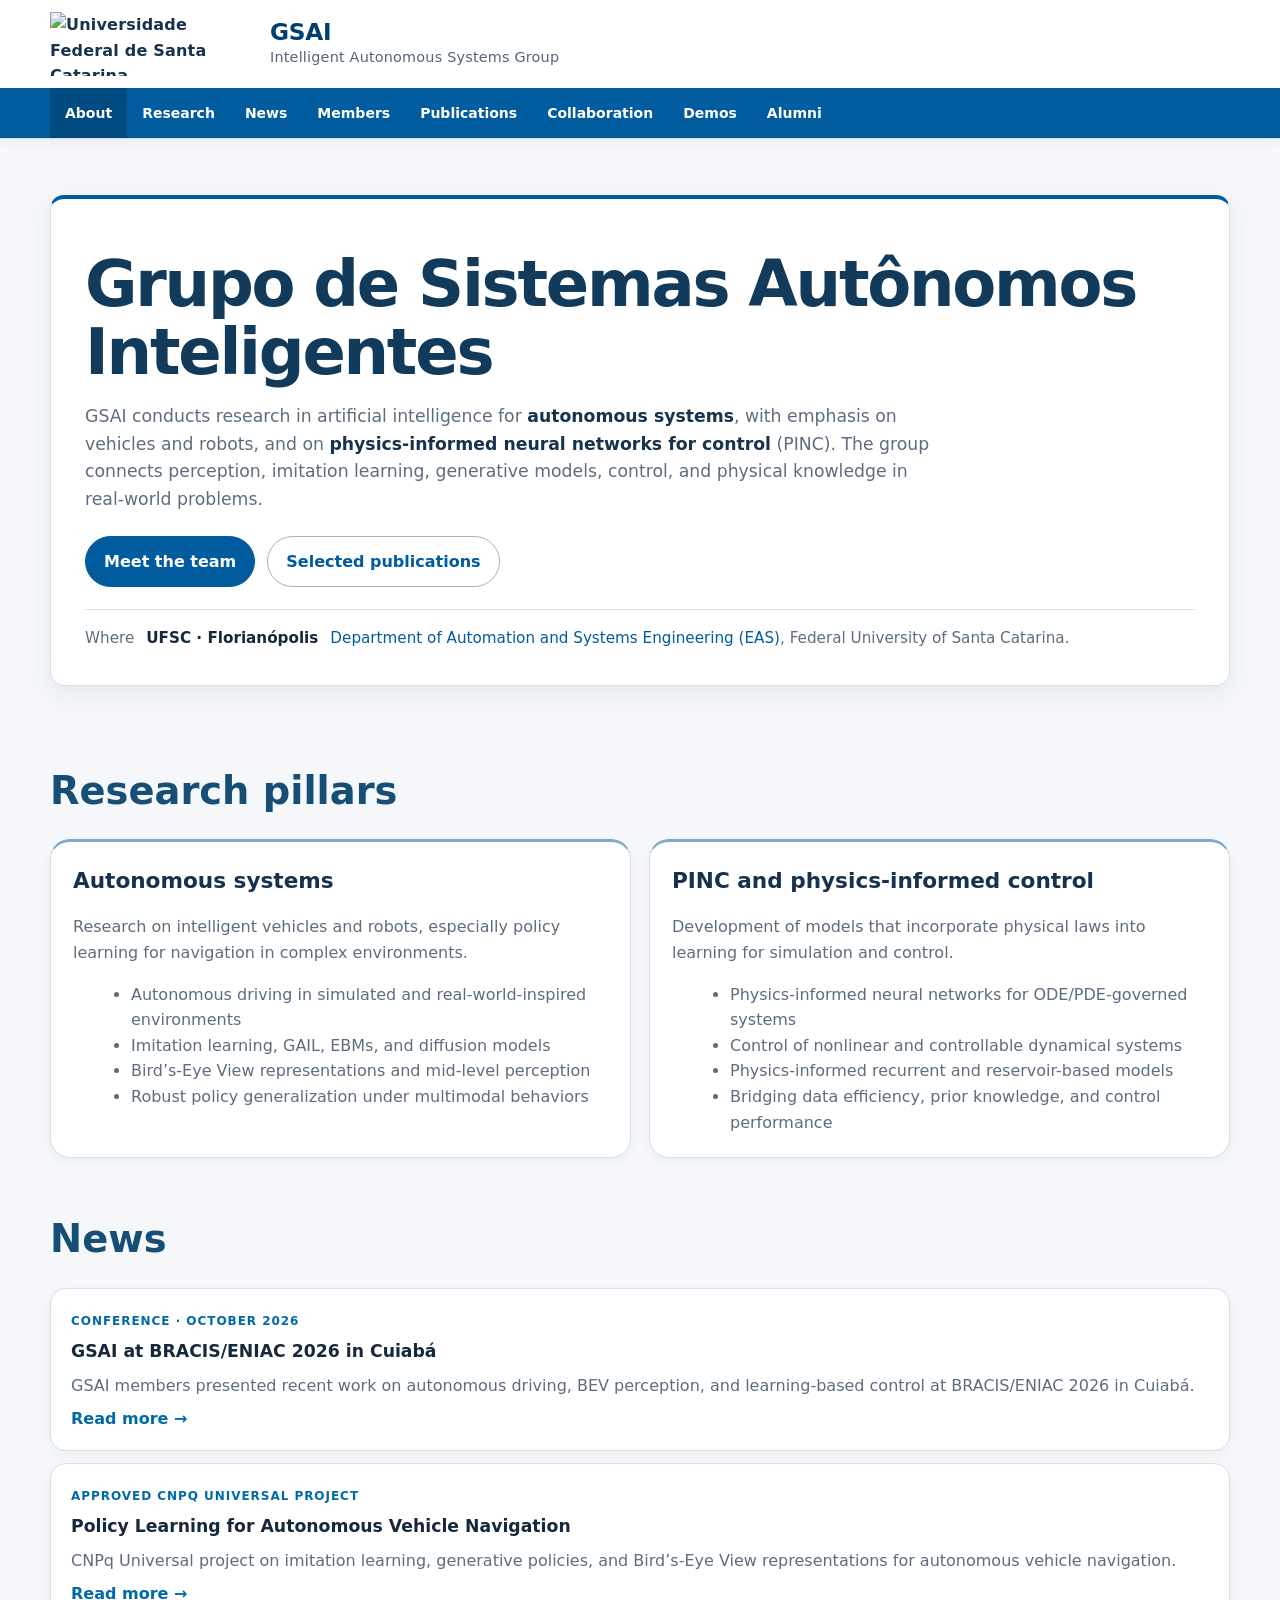
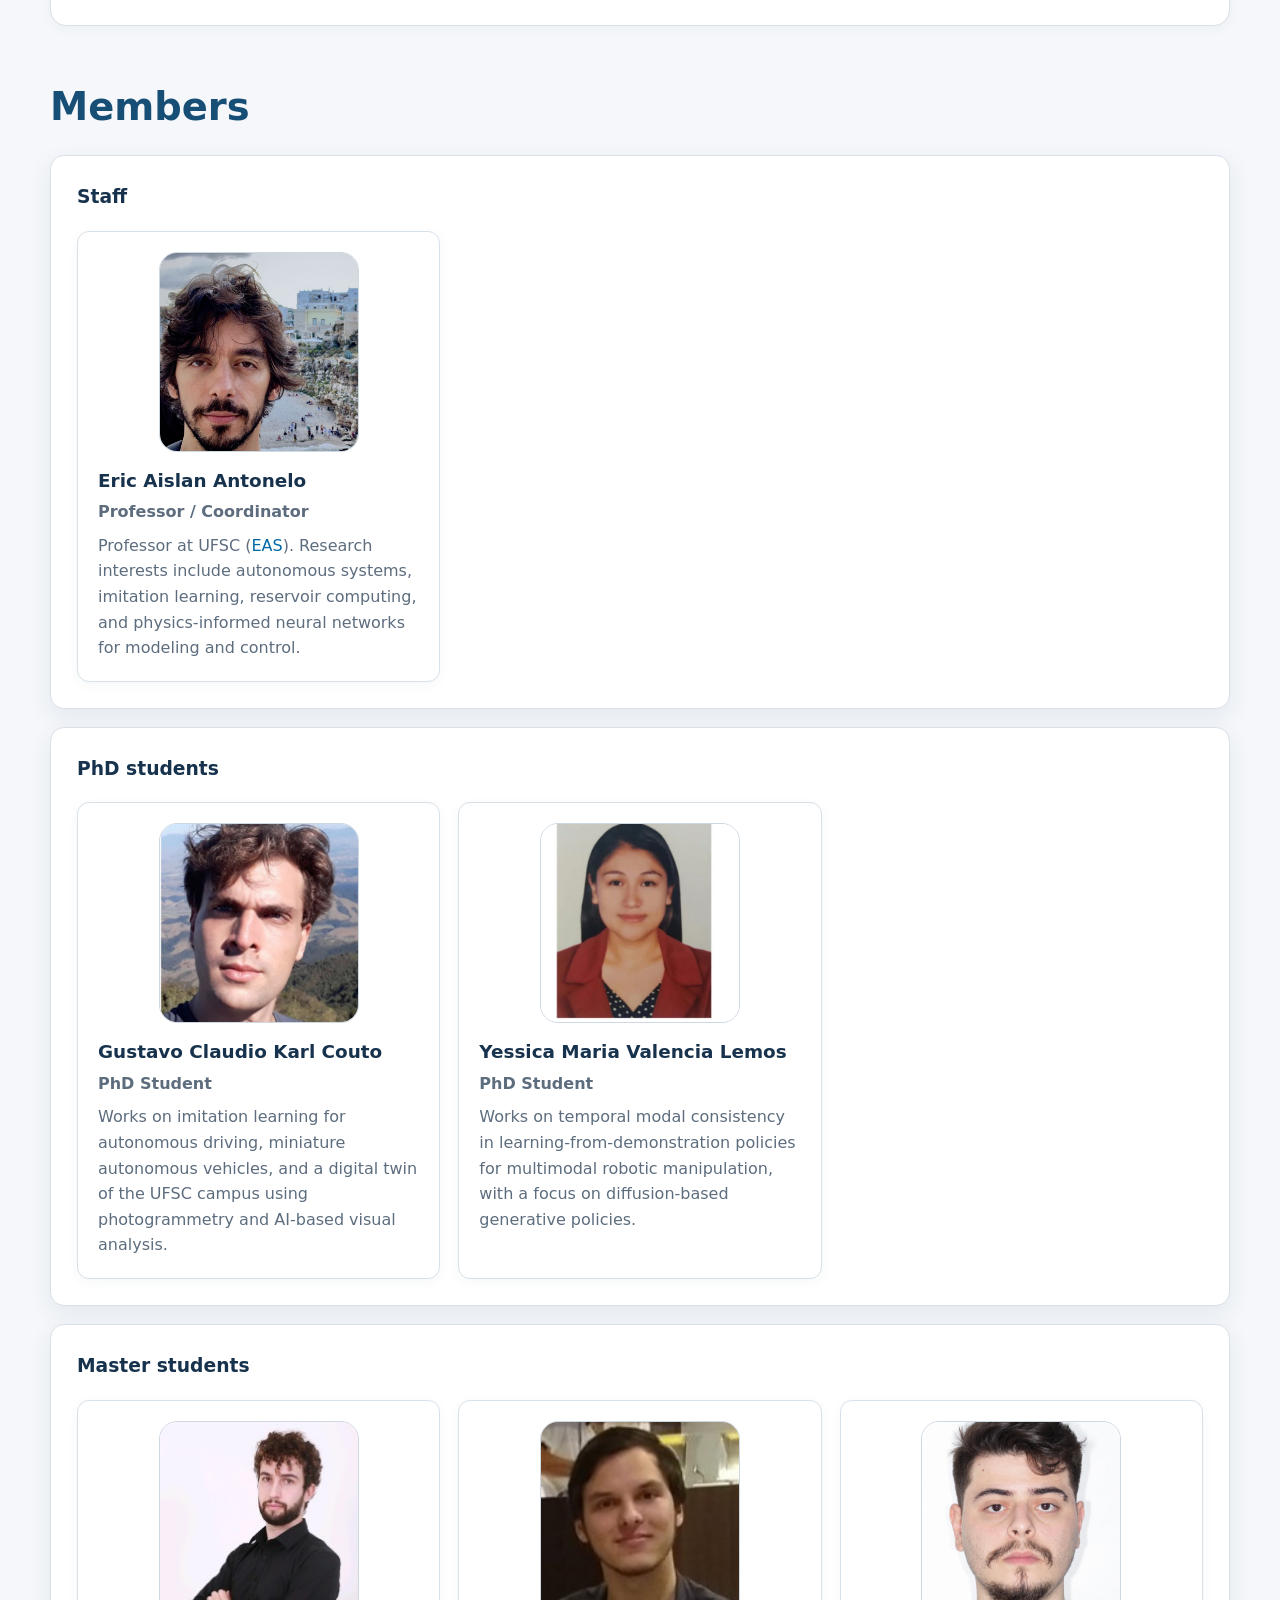
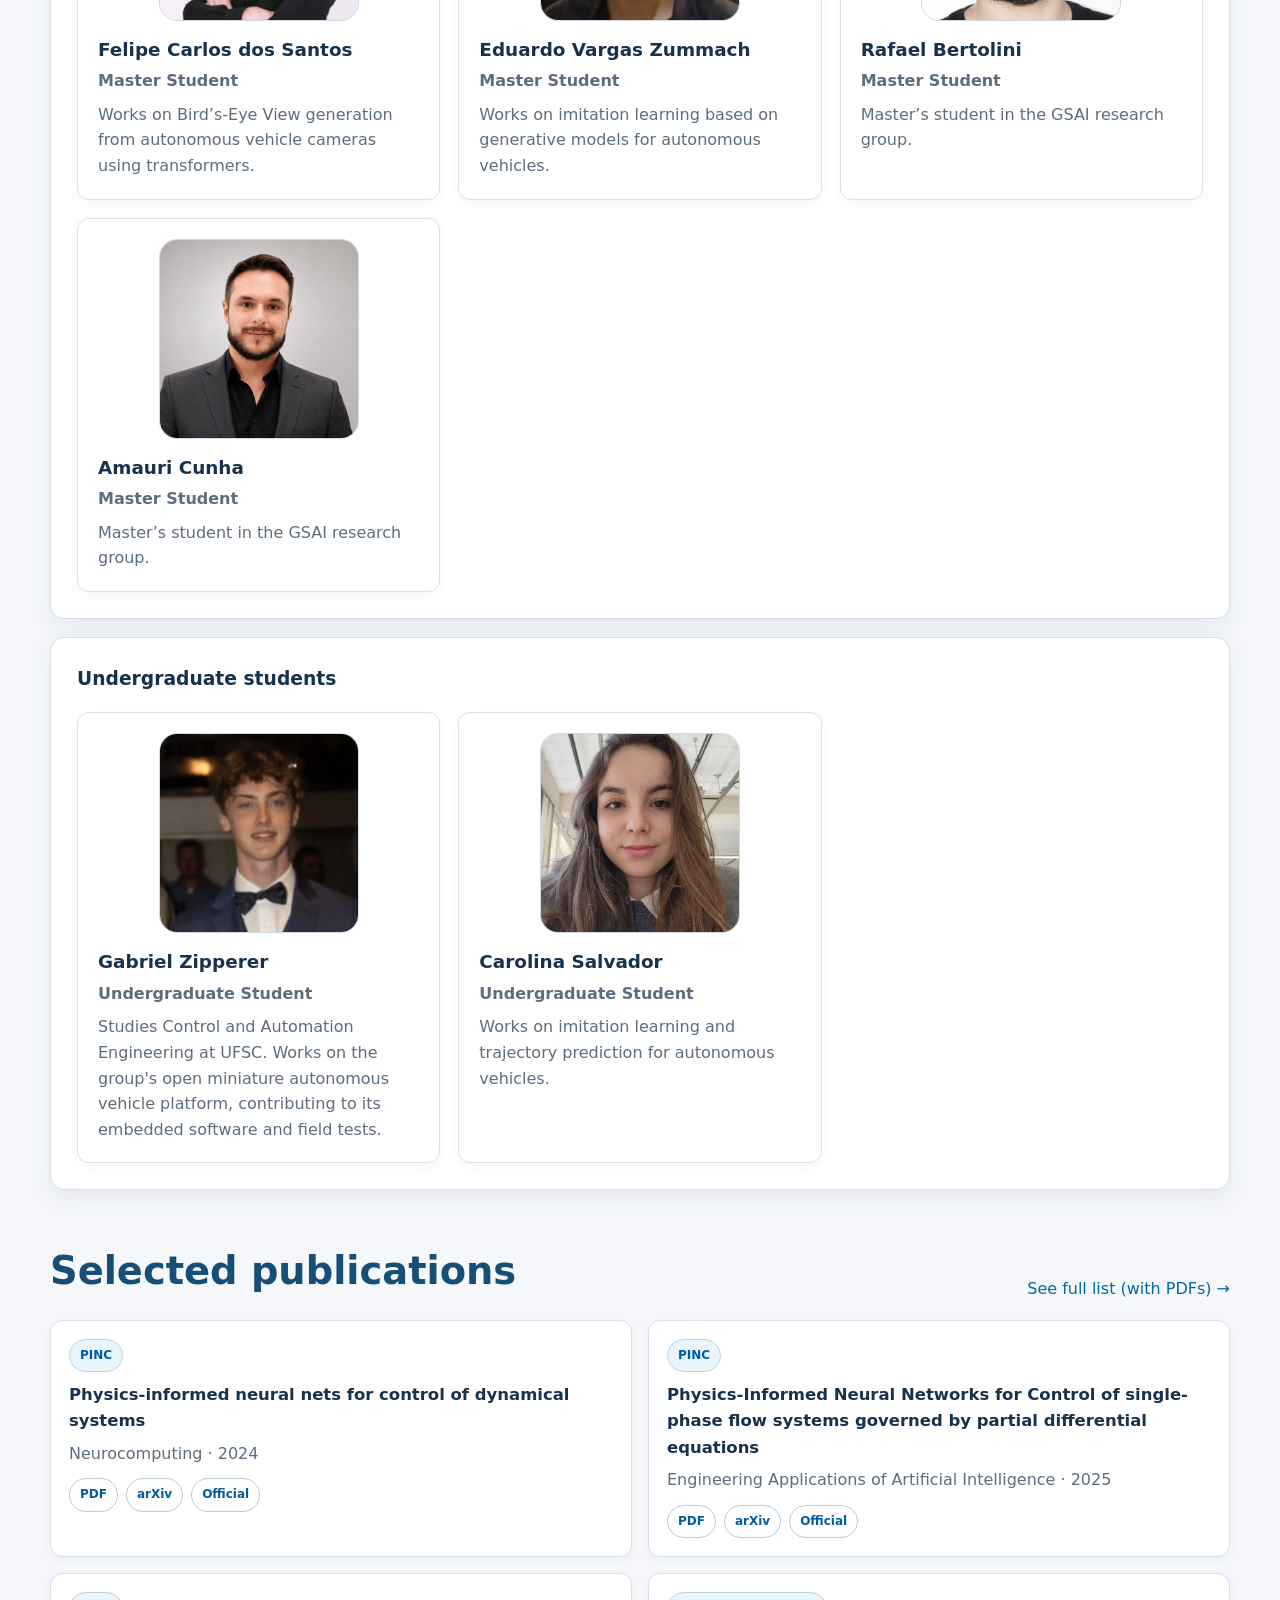
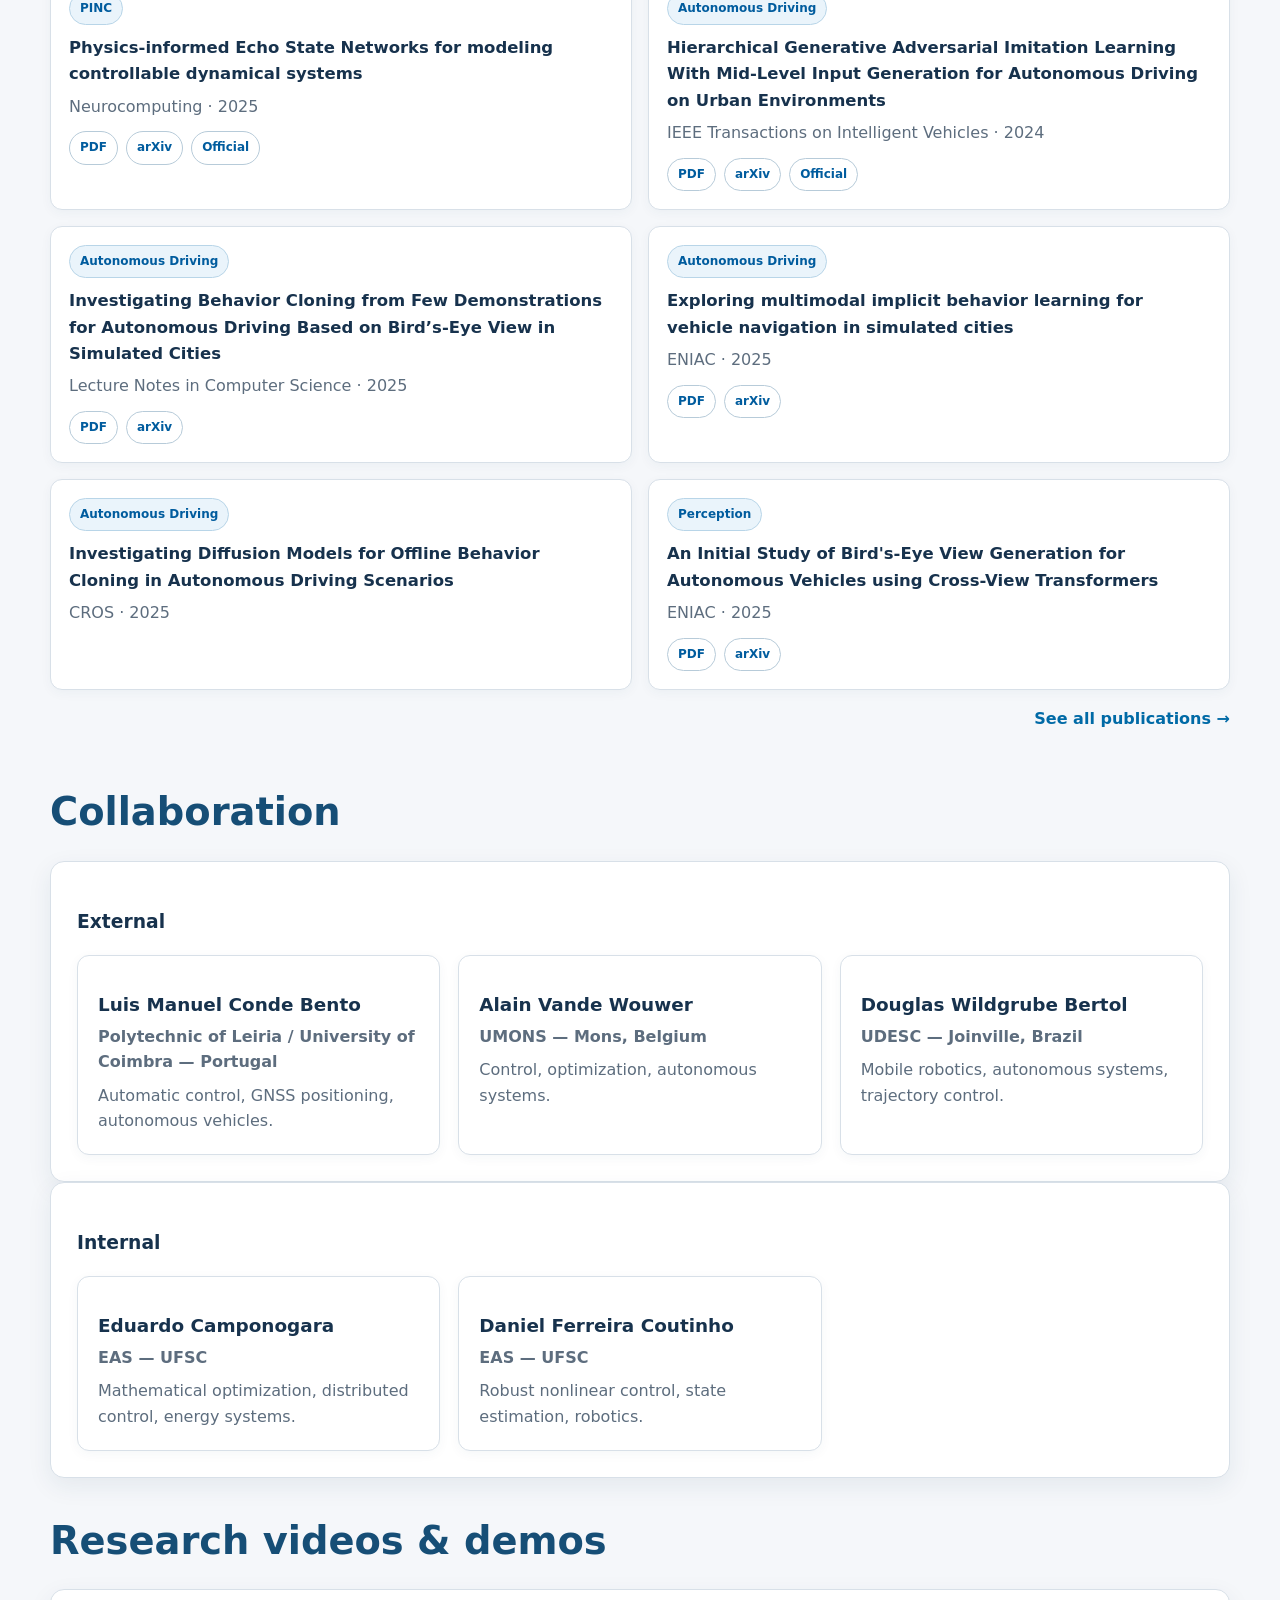
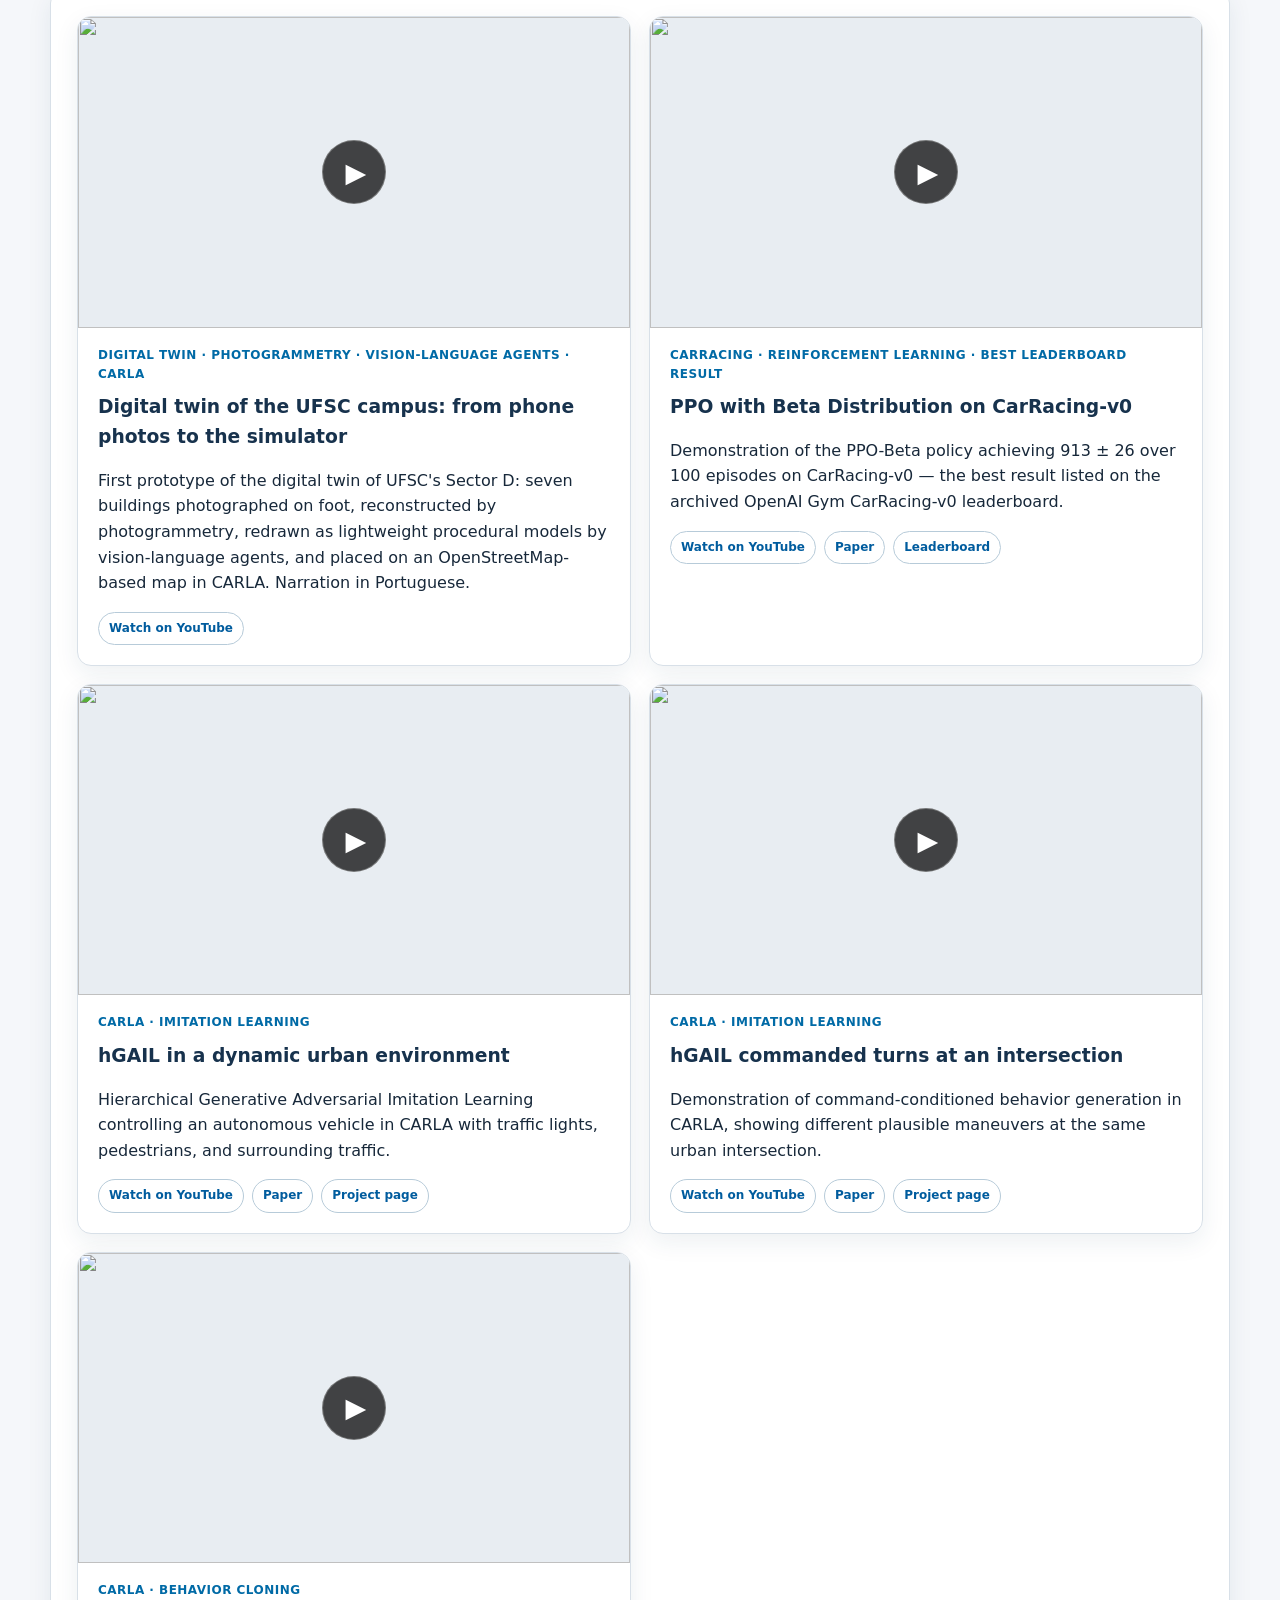
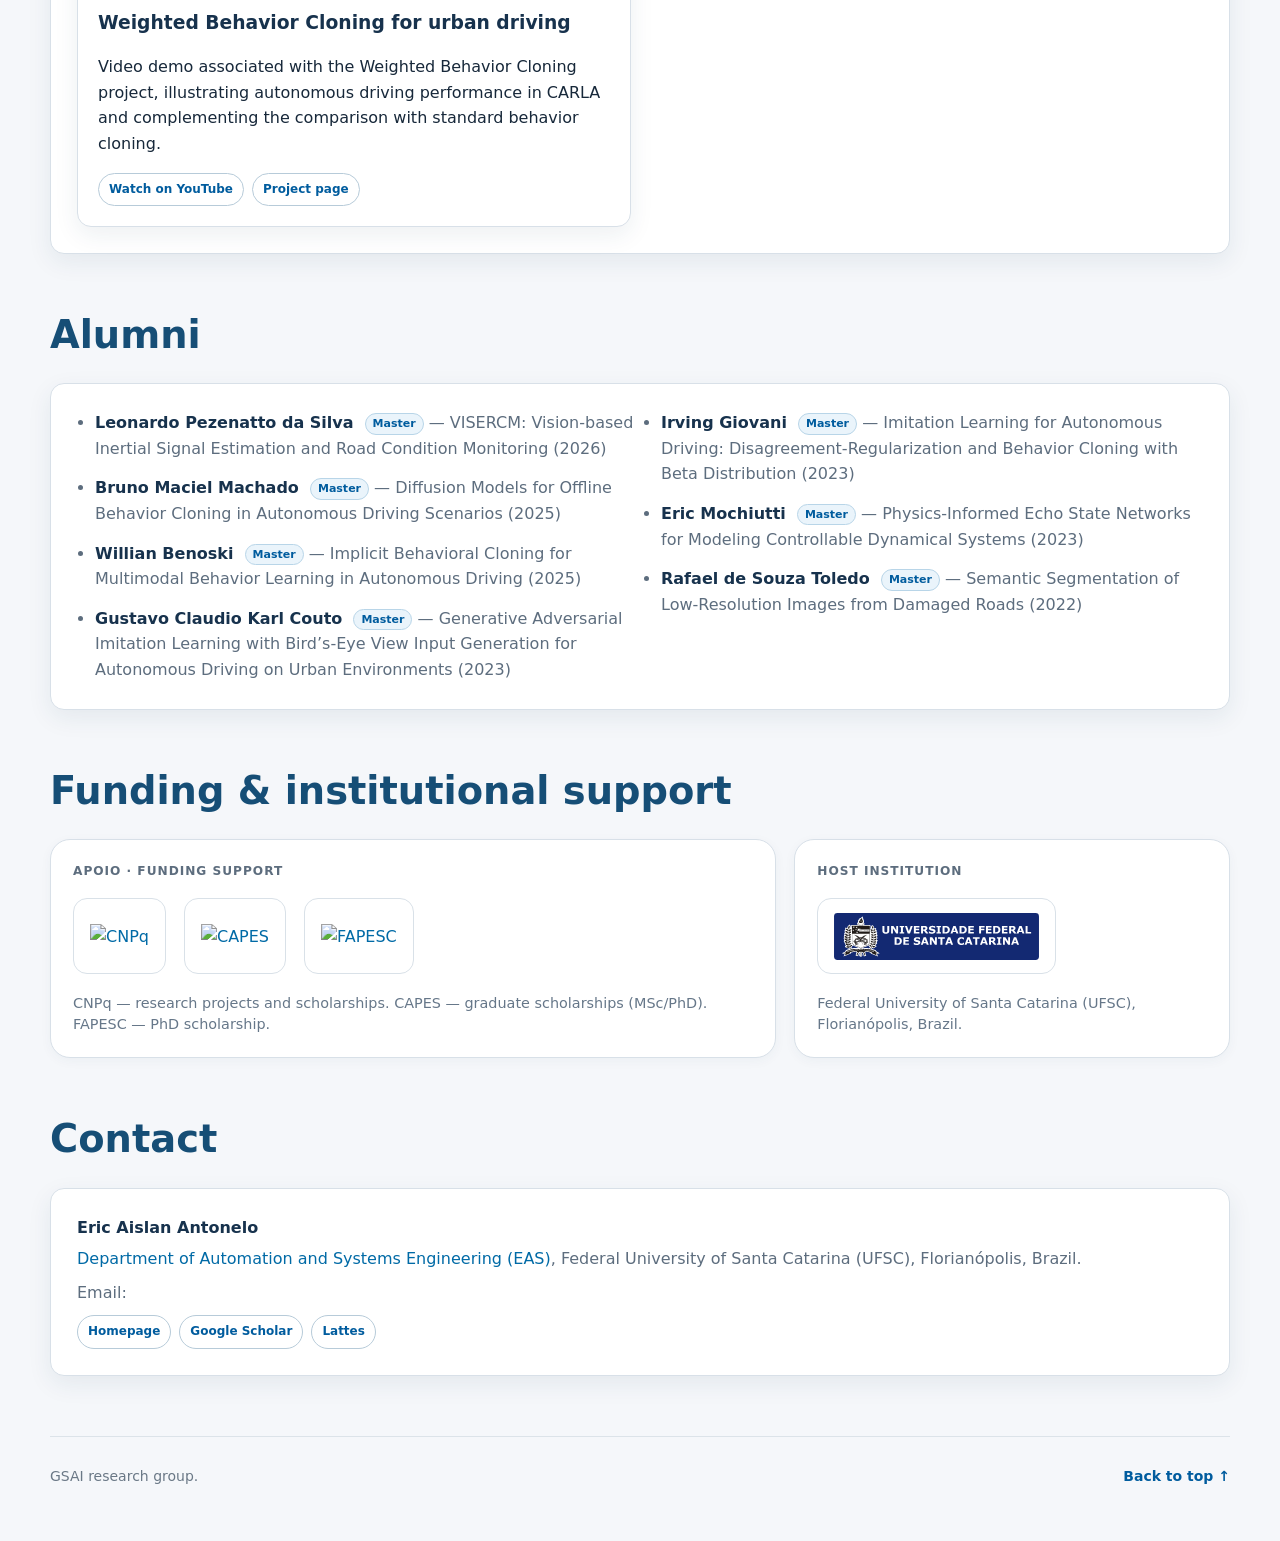
==== commit f3f476b7: "Bust preview theme cache" ====
--- a/index.html
+++ b/index.html
@@ -409,9 +409,9 @@
       .support-logo.ufsc { max-width:180px; max-height:54px; }
     }
 </style>
-<link rel="stylesheet" href="ufsc-light.css?v=20261104-1"/>
+<link rel="stylesheet" href="ufsc-light.css?v=20261104-2"/>
 </head>
-<body id="top"><div id="site-nav"></div><script src="shared-nav.js?v=20261104-light1"></script>
+<body id="top"><div id="site-nav"></div><script src="shared-nav.js?v=20261104-light2"></script>
 <header class="hero">
 <div class="wrap hero-grid">
 <div class="hero-card">
--- a/ufsc-light.css
+++ b/ufsc-light.css
@@ -43,9 +43,12 @@
   text-decoration:none !important;
 }
 .brand-logo {
-  width:64px;
-  height:64px;
+  width:205px;
+  max-width:36vw;
+  height:auto;
+  max-height:64px;
   object-fit:contain;
+  object-position:left center;
   flex:0 0 auto;
 }
 .brand-copy { display:grid; gap:1px; }
@@ -61,10 +64,6 @@
   font-size:.9rem;
   font-weight:500;
 }
-.brand-university {
-  color:#6b7988;
-  font-size:.8rem;
-}
 .nav {
   position:static !important;
   background:#005c9e !important;
@@ -238,10 +237,9 @@
 /* Mobile */
 @media (max-width:720px) {
   .brand-inner { min-height:76px; }
-  .brand-logo { width:52px; height:52px; }
+  .brand-logo { width:165px; max-width:48vw; height:auto; max-height:52px; }
   .brand-name { font-size:1.2rem; }
   .brand-subtitle { font-size:.78rem; }
-  .brand-university { display:none; }
 
   .nav .inner {
     display:block !important;
@@ -262,3 +260,10 @@
   .menu a { padding:13px 12px; }
   .hero { padding-top:34px !important; }
 }
+
+/* Light-theme image surfaces */
+.avatar,
+.news-hero,
+.news-gallery img {
+  background:#fff !important;
+}
